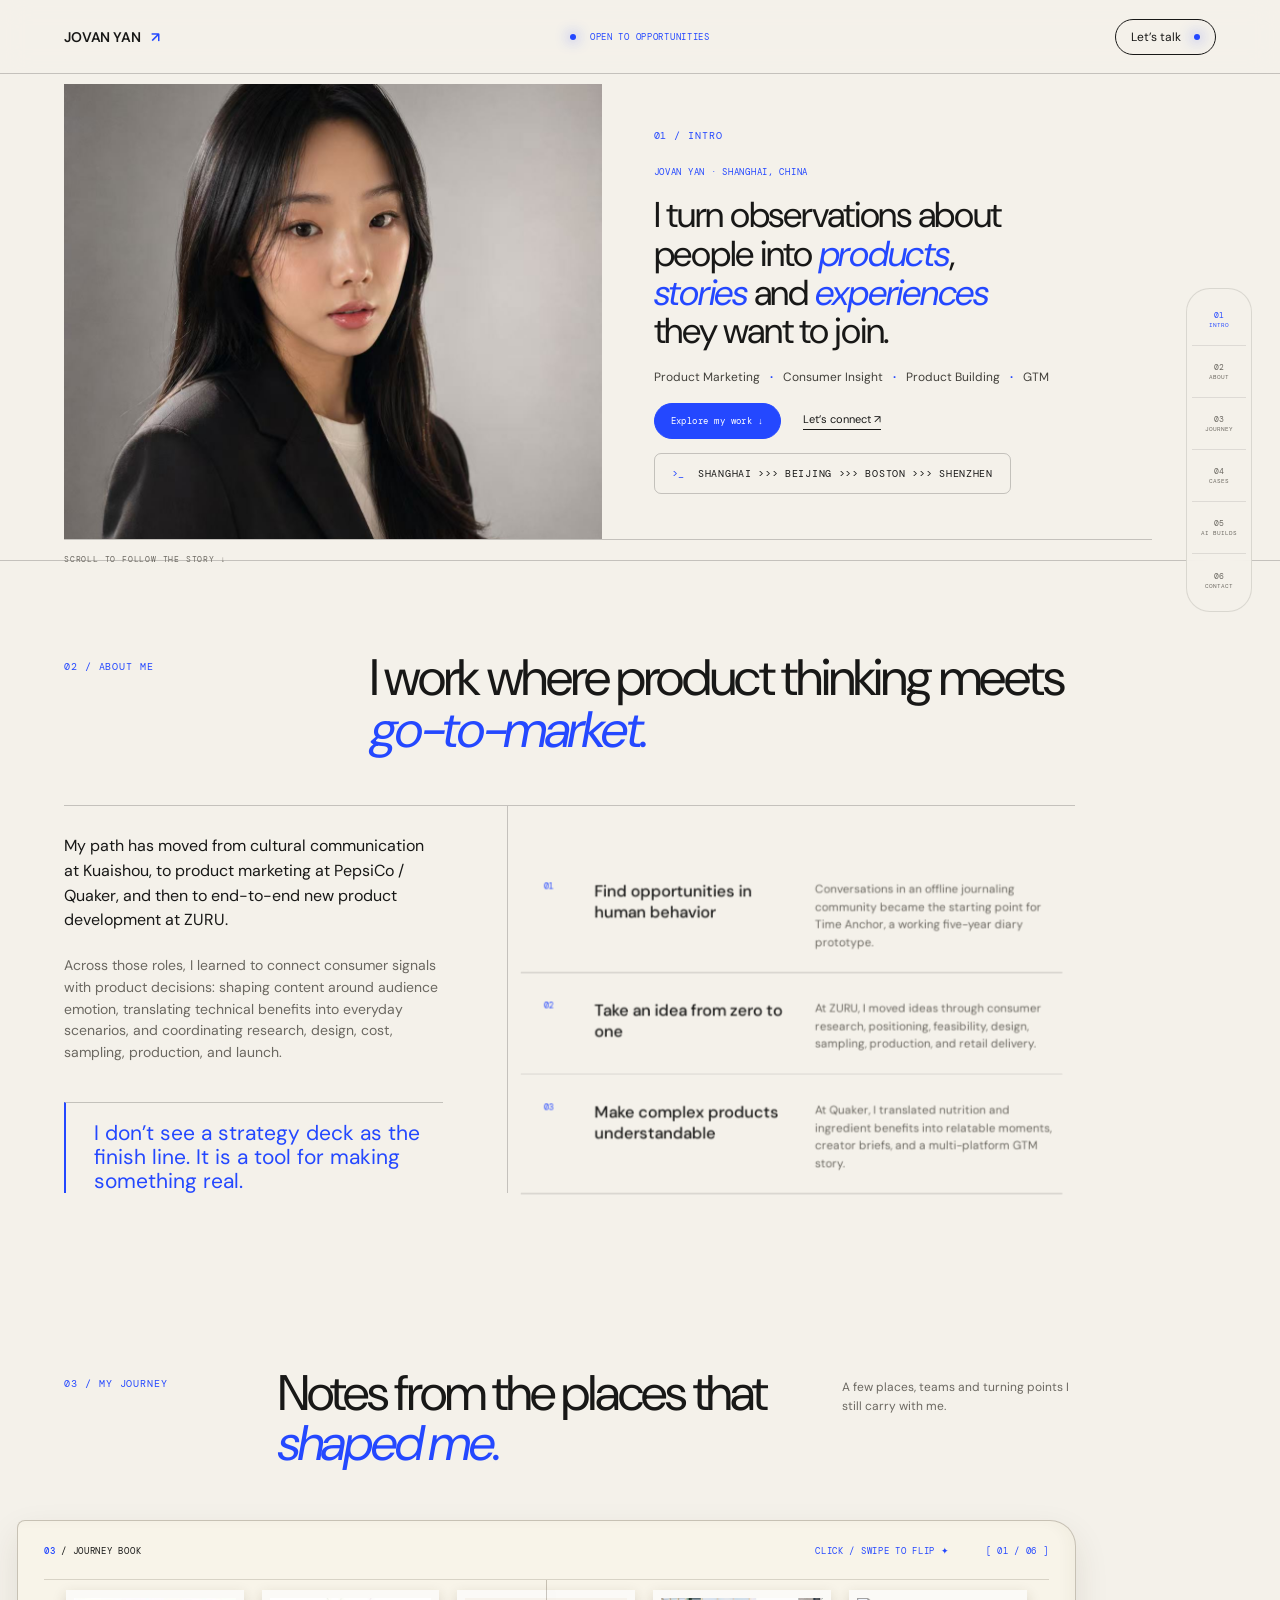
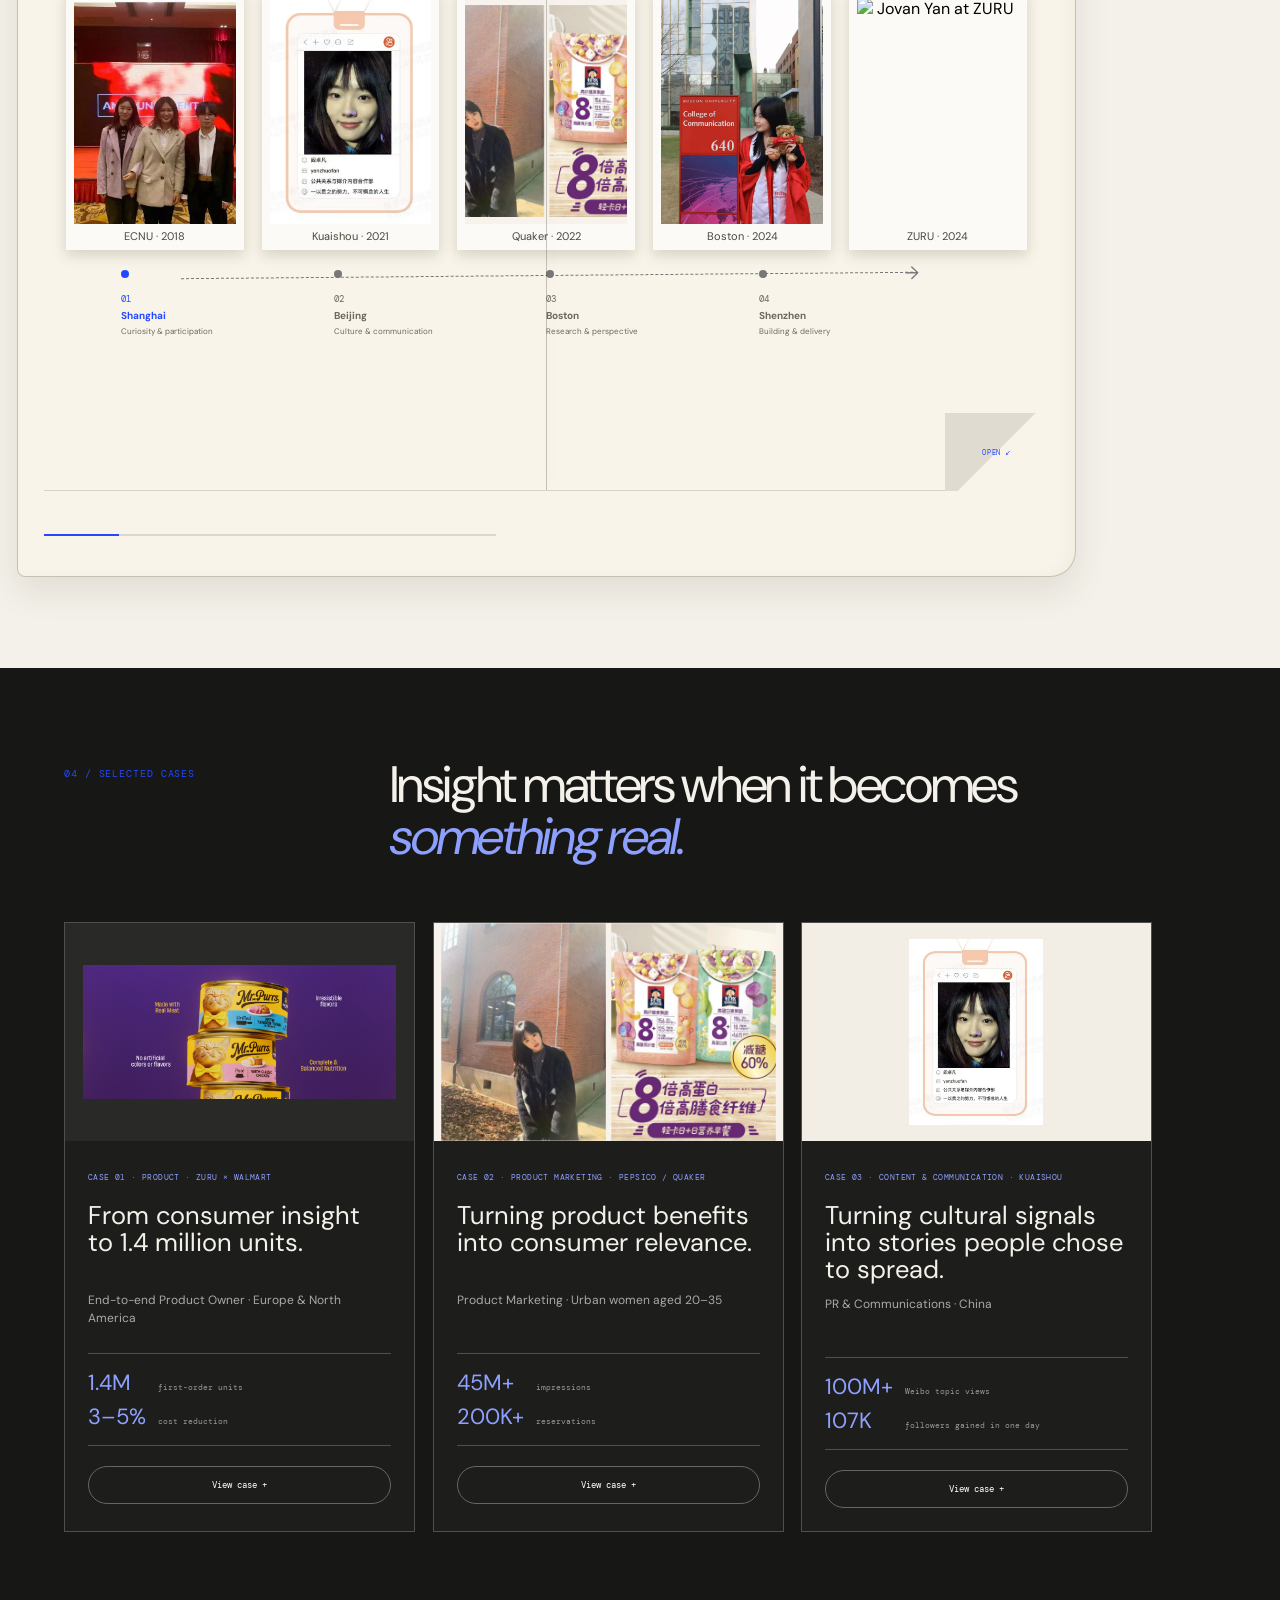
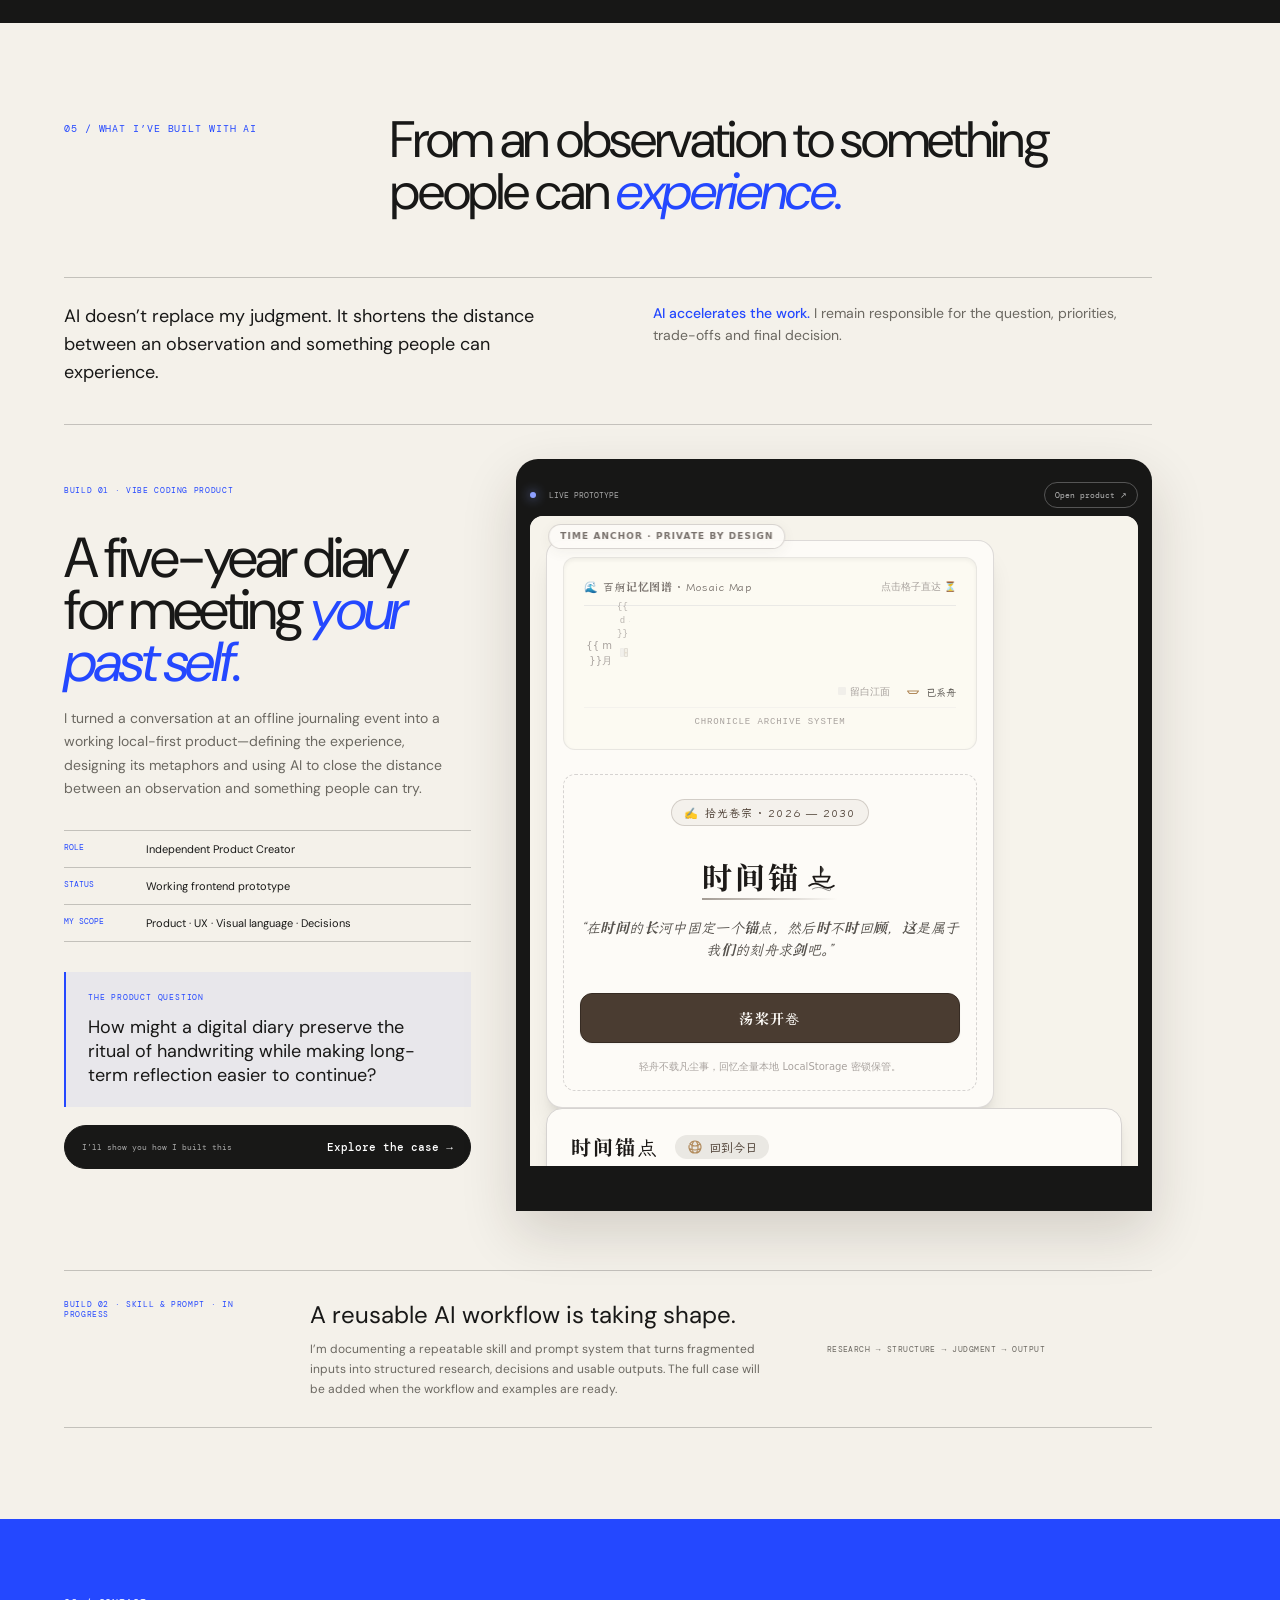
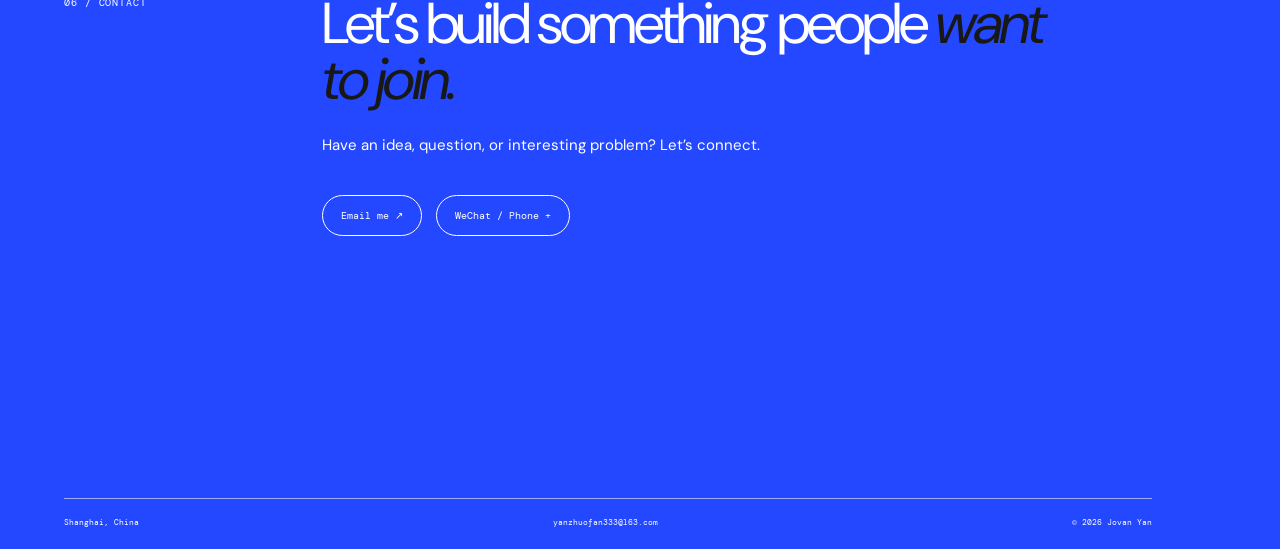
==== index.html @ 6612403c "Initial commit" ====
<!doctype html>
<html lang="en">
<head>
  <meta charset="UTF-8">
  <meta name="viewport" content="width=device-width, initial-scale=1">
  <meta name="description" content="Jovan Yan — Product Marketing, Consumer Insight, Product Building and GTM.">
  <title>Jovan Yan — Product Marketing & Product Building</title>
  <link rel="preconnect" href="https://fonts.googleapis.com">
  <link rel="preconnect" href="https://fonts.gstatic.com" crossorigin>
  <link href="https://fonts.googleapis.com/css2?family=DM+Mono:wght@300;400;500&family=DM+Sans:opsz,wght@9..40,300;9..40,400;9..40,500;9..40,600&display=swap" rel="stylesheet">
  <link rel="stylesheet" href="styles.css?v=19">
</head>
<body>
  <div class="cursor-label" aria-hidden="true">VIEW</div>

  <header class="site-header">
    <a class="wordmark" href="#intro">JOVAN YAN <span>↗</span></a>
    <div class="header-status"><i></i> OPEN TO OPPORTUNITIES</div>
    <a class="pill-link" href="#contact">Let’s talk <i></i></a>
  </header>

  <nav class="chapter-nav" aria-label="Chapter navigation">
    <button class="chapter-toggle" type="button" aria-expanded="false">CH. <span>01</span></button>
    <div class="chapter-list">
      <a href="#intro" class="active"><b>01</b><span>Intro</span></a>
      <a href="#about"><b>02</b><span>About</span></a>
      <a href="#journey"><b>03</b><span>Journey</span></a>
      <a href="#work"><b>04</b><span>Cases</span></a>
      <a href="#ai-builds"><b>05</b><span>AI Builds</span></a>
      <a href="#contact"><b>06</b><span>Contact</span></a>
    </div>
  </nav>

  <main>
    <!-- EDIT 01: HERO — change headline, role keywords and portrait here. -->
    <section class="hero chapter" id="intro" data-chapter="01">
      <figure class="hero-photo interactive-photo">
        <img src="assets/portfolio/jovan-yan-hero-portrait.jpeg" alt="Portrait of Jovan Yan">
      </figure>
      <div class="hero-copy">
        <span class="eyebrow">01 / INTRO</span>
        <p class="hero-name">Jovan Yan · Shanghai, China</p>
        <h1>I turn observations about<br>people into <em>products</em>,<br><em>stories</em> and <em>experiences</em><br>they want to join.</h1>
        <p class="hero-roles">Product Marketing <b>·</b> Consumer Insight <b>·</b> Product Building <b>·</b> GTM</p>
        <div class="hero-actions">
          <a class="primary-button" href="#work">Explore my work ↓</a>
          <a class="text-button" href="#contact">Let’s connect ↗</a>
        </div>
        <a class="route-strip" href="#journey"><span>&gt;_</span> SHANGHAI &gt;&gt;&gt; BEIJING &gt;&gt;&gt; BOSTON &gt;&gt;&gt; SHENZHEN</a>
      </div>
      <div class="scroll-note">SCROLL TO FOLLOW THE STORY ↓</div>
    </section>

    <!-- EDIT 02: ABOUT — short positioning statement recruiters see first. -->
    <section class="about chapter" id="about" data-chapter="02">
      <header class="section-title about-title">
        <span class="eyebrow">02 / ABOUT ME</span>
        <h2>I work where product thinking meets <em>go-to-market.</em></h2>
      </header>
      <div class="about-layout">
        <div class="about-statement">
          <p>My path has moved from cultural communication at Kuaishou, to product marketing at PepsiCo / Quaker, and then to end-to-end new product development at ZURU.</p>
          <p>Across those roles, I learned to connect consumer signals with product decisions: shaping content around audience emotion, translating technical benefits into everyday scenarios, and coordinating research, design, cost, sampling, production, and launch.</p>
          <blockquote>I don’t see a strategy deck as the finish line. It is a tool for making something real.</blockquote>
        </div>
        <div class="strength-list" aria-label="Core strengths">
          <article><span>01</span><h3>Find opportunities in human behavior</h3><p>Conversations in an offline journaling community became the starting point for Time Anchor, a working five-year diary prototype.</p></article>
          <article><span>02</span><h3>Take an idea from zero to one</h3><p>At ZURU, I moved ideas through consumer research, positioning, feasibility, design, sampling, production, and retail delivery.</p></article>
          <article><span>03</span><h3>Make complex products understandable</h3><p>At Quaker, I translated nutrition and ingredient benefits into relatable moments, creator briefs, and a multi-platform GTM story.</p></article>
        </div>
      </div>
    </section>

    <!-- EDIT 03: JOURNEY — one index spread plus five experience pages. -->
    <section class="journey chapter" id="journey" data-chapter="03">
      <header class="journey-heading">
        <span class="eyebrow">03 / MY JOURNEY</span>
        <h2>Notes from the places that <em>shaped me.</em></h2>
        <p>A few places, teams and turning points I still carry with me.</p>
      </header>
      <div class="book" aria-live="polite">
        <div class="book-topline">
          <span><b>03</b> / JOURNEY BOOK</span>
          <span>CLICK / SWIPE TO FLIP ✦</span>
          <span class="book-counter">[ 01 / 06 ]</span>
        </div>
        <div class="book-pages">
          <article class="book-page book-index active" data-page="0">
            <div class="journey-collage">
              <button class="journey-photo-card" type="button" data-go-page="1" aria-label="Open East China Normal University note"><img src="assets/portfolio/jovan-yan-aiesec-university.jpeg" alt="Jovan Yan at an AIESEC university event"><span>ECNU · 2018</span></button>
              <button class="journey-photo-card" type="button" data-go-page="2" aria-label="Open Kuaishou note"><img src="assets/portfolio/jovan-yan-kuaishou-internship-card.jpeg" alt="Jovan Yan's Kuaishou internship card"><span>Kuaishou · 2021</span></button>
              <button class="journey-photo-card" type="button" data-go-page="3" aria-label="Open PepsiCo Quaker note"><img src="assets/portfolio/jovan-yan-quaker-boston-diptych.png" alt="Jovan Yan and Quaker campaign materials"><span>Quaker · 2022</span></button>
              <button class="journey-photo-card" type="button" data-go-page="4" aria-label="Open Boston University note"><img src="assets/portfolio/jovan-yan-boston-university-graduation.jpg" alt="Jovan Yan at Boston University graduation"><span>Boston · 2024</span></button>
              <button class="journey-photo-card" type="button" data-go-page="5" aria-label="Open ZURU note"><img src="assets/portfolio/jovan-yan-zuru-work.jpeg" alt="Jovan Yan at ZURU"><span>ZURU · 2024</span></button>
            </div>
            <div class="journey-route">
              <div class="route-path" aria-hidden="true"></div>
              <button type="button" data-go-page="1" class="active"><b>01</b><strong>Shanghai</strong><span>Curiosity &amp; participation</span></button>
              <button type="button" data-go-page="2"><b>02</b><strong>Beijing</strong><span>Culture &amp; communication</span></button>
              <button type="button" data-go-page="4"><b>03</b><strong>Boston</strong><span>Research &amp; perspective</span></button>
              <button type="button" data-go-page="5"><b>04</b><strong>Shenzhen</strong><span>Building &amp; delivery</span></button>
            </div>
            <button class="page-corner" type="button">OPEN ↙</button>
          </article>
          <article class="book-page" data-page="1" hidden>
            <div class="page-photo interactive-photo"><img src="assets/portfolio/jovan-yan-aiesec-university.jpeg" alt="Jovan Yan at an AIESEC team event"><span>SHANGHAI · 2018—2022</span></div>
            <div class="page-story"><small>02 / EAST CHINA NORMAL UNIVERSITY</small><h3>Where curiosity got organized.</h3><p>East China Normal University is a research university in Shanghai with a strong humanistic atmosphere. I studied Business Administration there, but what stayed with me most was AIESEC: learning how to invite people into an idea, work across cultures, and turn a loose group of students into a community that wanted to participate.</p></div>
          </article>
          <article class="book-page" data-page="2" hidden>
            <div class="page-photo portrait-card interactive-photo"><img src="assets/portfolio/jovan-yan-kuaishou-internship-card.jpeg" alt="Jovan Yan's Kuaishou internship card"><span>BEIJING · 2021</span></div>
            <div class="page-story"><small>03 / KUAISHOU · PR &amp; COMMUNICATIONS</small><h3>The internet moves fast.</h3><p>Kuaishou is one of China’s largest short-video platforms, and it was where I first felt how quickly culture moves online. I spent my days following public conversations, finding story angles and watching people react in real time; it taught me that communication travels when it catches a genuine feeling, not only a trend.</p></div>
          </article>
          <article class="book-page" data-page="3" hidden>
            <div class="page-photo interactive-photo"><img src="assets/portfolio/jovan-yan-quaker-boston-diptych.png" alt="Jovan Yan and Quaker campaign"><span>SHANGHAI · 2022</span></div>
            <div class="page-story"><small>04 / PEPSICO · PRODUCT MARKETING</small><h3>Benefits need a life outside the brief.</h3><p>PepsiCo gave me my first close view of how a global consumer company brings a new product into everyday life. On Quaker, I learned to move beyond ingredient language and imagine the ordinary moments around it—breakfast before work, a snack after exercise, or a recipe someone might actually make on a Tuesday.</p></div>
          </article>
          <article class="book-page" data-page="4" hidden>
            <div class="page-photo portrait-card interactive-photo"><img src="assets/portfolio/jovan-yan-boston-university-graduation.jpg" alt="Jovan Yan at Boston University graduation"><span>BOSTON · 2022—2024</span></div>
            <div class="page-story"><small>05 / BOSTON UNIVERSITY</small><h3>Curiosity, now with a method.</h3><p>Boston University is a large global research university woven into the city itself. Studying Marketing Research there gave my curiosity a method: frame the question, compare evidence, and test an assumption before becoming attached to it; living in Boston also made me more comfortable with perspectives that remain layered and unfinished.</p></div>
          </article>
          <article class="book-page" data-page="5" hidden>
            <div class="page-photo interactive-photo"><img src="assets/portfolio/jovan-yan-zuru-work.jpeg" alt="Jovan Yan at ZURU"><span>SHENZHEN · 2024—2026</span></div>
            <div class="page-story"><small>06 / ZURU · NPD JUNIOR PROJECT MANAGER</small><h3>Ideas meet factories here.</h3><p>ZURU is a fast-moving global consumer-goods company where ideas are expected to become physical products quickly. Working between insight, design, cost, sampling and factories taught me to appreciate the unglamorous details—the small decisions and persistent follow-through that make an idea real enough to reach a shelf.</p></div>
          </article>
        </div>
        <div class="book-controls">
          <button class="book-prev" type="button" hidden>← Peel back</button>
          <div class="book-progress" aria-hidden="true"></div>
          <button class="book-home" type="button" hidden>↖ Back to contents</button>
        </div>
      </div>
    </section>

    <!-- EDIT 04: CASES — exactly three homepage cards; details live in script.js. -->
    <section class="work chapter dark-section" id="work" data-chapter="04">
      <header class="section-title">
        <span class="eyebrow">04 / SELECTED CASES</span>
        <h2>Insight matters when it becomes <em>something real.</em></h2>
      </header>
      <div class="case-grid">
        <article class="case-card">
          <figure><img src="assets/portfolio/mr-purrs-product-stack.webp" alt="Mr Purrs canned cat food product line"></figure>
          <div class="case-card-copy"><small>CASE 01 · PRODUCT · ZURU × WALMART</small><h3>From consumer insight to 1.4 million units.</h3><p>End-to-end Product Owner · Europe &amp; North America</p><div class="metric-row"><b>1.4M</b><span>first-order units</span><b>3–5%</b><span>cost reduction</span></div><button class="case-open" type="button" data-case="zuru">View case +</button></div>
        </article>
        <article class="case-card">
          <figure><img src="assets/portfolio/jovan-yan-quaker-boston-diptych.png" alt="Jovan Yan and Quaker product campaign"></figure>
          <div class="case-card-copy"><small>CASE 02 · PRODUCT MARKETING · PEPSICO / QUAKER</small><h3>Turning product benefits into consumer relevance.</h3><p>Product Marketing · Urban women aged 20–35</p><div class="metric-row"><b>45M+</b><span>impressions</span><b>200K+</b><span>reservations</span></div><button class="case-open" type="button" data-case="quaker">View case +</button></div>
        </article>
        <article class="case-card">
          <figure class="kuaishou-case-image"><img src="assets/portfolio/jovan-yan-kuaishou-internship-card.jpeg" alt="Jovan Yan's Kuaishou internship profile card"></figure>
          <div class="case-card-copy"><small>CASE 03 · CONTENT &amp; COMMUNICATION · KUAISHOU</small><h3>Turning cultural signals into stories people chose to spread.</h3><p>PR &amp; Communications · China</p><div class="metric-row"><b>100M+</b><span>Weibo topic views</span><b>107K</b><span>followers gained in one day</span></div><button class="case-open" type="button" data-case="kuaishou">View case +</button></div>
        </article>
      </div>
    </section>

    <!-- EDIT 05: AI BUILDS — Time Anchor plus a future Skill & Prompt case. -->
    <section class="ai-builds chapter" id="ai-builds" data-chapter="05">
      <header class="section-title">
        <span class="eyebrow">05 / WHAT I’VE BUILT WITH AI</span>
        <h2>From an observation to something people can <em>experience.</em></h2>
      </header>
      <div class="ai-principle">
        <p>AI doesn’t replace my judgment. It shortens the distance between an observation and something people can experience.</p>
        <p><strong>AI accelerates the work.</strong> I remain responsible for the question, priorities, trade-offs and final decision.</p>
      </div>

      <article class="anchor-showcase">
        <div class="anchor-showcase-copy">
          <small>BUILD 01 · VIBE CODING PRODUCT</small>
          <h3>A five-year diary for meeting <em>your past self.</em></h3>
          <p>I turned a conversation at an offline journaling event into a working local-first product—defining the experience, designing its metaphors and using AI to close the distance between an observation and something people can try.</p>
          <dl>
            <div><dt>Role</dt><dd>Independent Product Creator</dd></div>
            <div><dt>Status</dt><dd>Working frontend prototype</dd></div>
            <div><dt>My scope</dt><dd>Product · UX · Visual language · Decisions</dd></div>
          </dl>
          <blockquote><span>THE PRODUCT QUESTION</span>How might a digital diary preserve the ritual of handwriting while making long-term reflection easier to continue?</blockquote>
          <button class="anchor-explore case-open" type="button" data-case="anchor"><span>I’ll show you how I built this</span><b>Explore the case →</b></button>
        </div>
        <div class="anchor-product-stage">
          <div class="anchor-stage-toolbar"><span><i></i> LIVE PROTOTYPE</span><a href="apps/time-anchor/" target="_blank" rel="noopener">Open product ↗</a></div>
          <iframe src="apps/time-anchor/" title="Interactive Time Anchor five-year diary"></iframe>
        </div>
      </article>

      <article class="future-build">
        <small>BUILD 02 · SKILL &amp; PROMPT · IN PROGRESS</small>
        <div><h3>A reusable AI workflow is taking shape.</h3><p>I’m documenting a repeatable skill and prompt system that turns fragmented inputs into structured research, decisions and usable outputs. The full case will be added when the workflow and examples are ready.</p></div>
        <span>RESEARCH → STRUCTURE → JUDGMENT → OUTPUT</span>
      </article>
    </section>

    <!-- EDIT 06: CONTACT — update contact details and QR image here. -->
    <section class="contact chapter" id="contact" data-chapter="06">
      <span class="eyebrow">06 / CONTACT</span>
      <div>
        <h2>Let’s build something people <em>want to join.</em></h2>
        <p>Have an idea, question, or interesting problem? Let’s connect.</p>
        <div class="contact-actions"><a href="mailto:yanzhuofan333@163.com">Email me ↗</a><button class="wechat-open" type="button">WeChat / Phone +</button></div>
      </div>
      <footer><span>Shanghai, China</span><span>yanzhuofan333@163.com</span><span>© 2026 Jovan Yan</span></footer>
    </section>
  </main>

  <dialog class="case-drawer" id="case-drawer" aria-labelledby="case-title">
    <button class="drawer-close" type="button" aria-label="Close case">Close ×</button>
    <div class="drawer-content"></div>
  </dialog>
  <dialog class="wechat-dialog" id="wechat-dialog" aria-labelledby="wechat-title">
    <button class="dialog-close" type="button" aria-label="Close contact dialog">Close ×</button>
    <span class="eyebrow">LET’S CONNECT</span><h2 id="wechat-title">WeChat / Phone</h2>
    <img src="assets/portfolio/jovan-yan-wechat-qr.jpg" alt="Jovan Yan WeChat QR code"><strong>139 0399 2996</strong><p>Scan the QR code or add me by phone number.</p>
  </dialog>
  <script src="script.js?v=20"></script>
</body>
</html>
---- styles.css ----
:root {
  --paper: #f4f1ea;
  --paper-2: #ebe7dc;
  --ink: #181817;
  --muted: #6b6861;
  --blue: #2448ff;
  --silver: #d7d8dc;
  --line: rgba(24, 24, 23, .22);
  --dark: #171716;
  --dark-line: rgba(255, 255, 255, .22);
  --serif: "DM Sans", Arial, sans-serif;
  --sans: "DM Sans", Arial, sans-serif;
  --mono: "DM Mono", monospace;
}

* { box-sizing: border-box; }
[hidden] { display: none !important; }
html { scroll-behavior: smooth; }
body {
  margin: 0;
  background: var(--paper);
  color: var(--ink);
  font-family: var(--sans);
  font-weight: 400;
  cursor: crosshair;
}
a { color: inherit; text-decoration: none; }
button, summary { font: inherit; }
button, a, summary { cursor: pointer; }
img { display: block; width: 100%; }
em { color: var(--blue); font-family: var(--serif); font-weight: 400; }

.site-header {
  position: fixed;
  top: 0;
  left: 0;
  right: 0;
  z-index: 50;
  height: 74px;
  padding: 0 5vw;
  display: grid;
  grid-template-columns: 1fr auto 1fr;
  align-items: center;
  background: rgba(244, 241, 234, .83);
  border-bottom: 1px solid var(--line);
  backdrop-filter: blur(14px);
}
.wordmark { font-size: 14px; font-weight: 600; letter-spacing: -.01em; }
.wordmark span { color: var(--blue); margin-left: 7px; }
.header-spark {
  color: var(--blue);
  font-size: 18px;
}
.status {
  font-family: var(--mono);
  font-size: 9px;
  letter-spacing: .08em;
  color: var(--blue);
}
.status i, .pill-link i {
  display: inline-block;
  width: 6px;
  height: 6px;
  margin-right: 8px;
  border-radius: 50%;
  background: var(--blue);
  box-shadow: 0 0 14px var(--blue);
}
.pill-link {
  justify-self: end;
  border: 1px solid var(--ink);
  border-radius: 99px;
  padding: 9px 15px;
  font-size: 12px;
}
.pill-link i { margin: 0 0 1px 10px; }
.pill-link:hover { background: var(--ink); color: var(--paper); }

.chapter-nav {
  position: fixed;
  right: 5vw;
  top: 108px;
  transform: none;
  z-index: 60;
  width: 94px;
  padding: 9px;
  border: 1px solid rgba(24,24,23,.12);
  border-radius: 35px;
  background: rgba(244,241,234,.9);
  box-shadow: 0 8px 30px rgba(0,0,0,.08);
  backdrop-filter: blur(16px);
}
.chapter-toggle { display: none; }
.chapter-list { display: flex; flex-direction: column; }
.chapter-list a {
  min-height: 90px;
  display: flex;
  flex-direction: column;
  align-items: center;
  justify-content: center;
  gap: 3px;
  border-bottom: 1px solid rgba(24,24,23,.1);
  color: var(--muted);
  transition: color .25s, background .25s, border-radius .25s;
}
.chapter-list a:last-child { border: 0; }
.chapter-list b { font-family: var(--mono); font-size: 11px; font-weight: 400; }
.chapter-list span { font-family: var(--mono); font-size: 7px; text-transform: uppercase; }
.chapter-list a:hover, .chapter-list a.active {
  color: var(--blue);
  background: rgba(36,72,255,.06);
  border-radius: 22px;
}

.cursor-label {
  position: fixed;
  z-index: 90;
  display: none;
  place-items: center;
  width: 54px;
  height: 54px;
  border: 1px solid var(--blue);
  border-radius: 50%;
  color: var(--blue);
  background: rgba(244,241,234,.72);
  backdrop-filter: blur(5px);
  pointer-events: none;
  font-family: var(--mono);
  font-size: 9px;
  transform: translate(-50%, -50%);
}

.chapter { scroll-margin-top: 72px; }
.hero {
  height: 590px;
  min-height: 0;
  padding: 92px 10vw 18px 5vw;
  display: grid;
  grid-template-columns: minmax(430px, 590px) minmax(390px, 500px);
  grid-template-rows: 455px 25px;
  gap: 0 6vw;
  align-items: center;
}
.hero > *, .hero-photo, .hero-copy { min-width: 0; }
.hero-photo {
  margin: 0;
  height: 455px;
  position: relative;
  overflow: hidden;
  border-radius: 0;
  background: var(--paper-2);
}
.hero-photo img {
  width: 100%;
  height: 100%;
  object-fit: cover;
  object-position: 50% 48%;
  filter: none;
  transition: filter .55s ease, transform .7s ease;
}
.interactive-photo:hover img { filter: none; transform: scale(1.018); }
.hero-copy { max-width: 670px; }
.eyebrow {
  display: block;
  margin-bottom: 34px;
  font-family: var(--mono);
  color: var(--blue);
  font-size: 10px;
  letter-spacing: .09em;
}
.hero h1 {
  margin: 0;
  font-size: clamp(35px, 2.8vw, 43px);
  line-height: 1.08;
  letter-spacing: -.035em;
  font-weight: 400;
}
.hero-copy > p {
  margin: 24px 0 31px;
  font-size: 13px;
  color: #42403b;
}
.hero-copy > p b { color: var(--blue); margin: 0 7px; }
.hero-status {
  display: inline-flex;
  align-items: center;
  margin: 0 0 17px;
  padding: 9px 14px;
  border: 1px solid var(--line);
  border-radius: 99px;
  color: var(--blue);
  font-family: var(--mono);
  font-size: 8px;
  letter-spacing: .08em;
}
.hero-status i {
  width: 6px;
  height: 6px;
  margin-right: 9px;
  border-radius: 50%;
  background: var(--blue);
  box-shadow: 0 0 12px var(--blue);
}
.route-strip {
  display: flex;
  width: max-content;
  align-items: center;
  gap: 13px;
  padding: 13px 17px;
  border: 1px solid var(--line);
  border-radius: 7px;
  font-family: var(--mono);
  font-size: 10px;
  letter-spacing: .07em;
  transition: background .25s, color .25s, border-color .25s;
}
.route-strip span { color: var(--blue); }
.route-strip:hover { background: var(--blue); color: white; border-color: var(--blue); }
.route-strip:hover span { color: white; }
.scroll-note {
  grid-column: 1 / 3;
  border-top: 1px solid var(--line);
  padding-top: 14px;
  font-family: var(--mono);
  font-size: 8px;
  letter-spacing: .1em;
  color: var(--muted);
}

.journey { padding: 0 16vw 130px 1.3vw; }
.impact, .field-notes { padding: 130px 10vw 130px 5vw; }
.section-title {
  display: grid;
  grid-template-columns: .65fr 1.8fr;
  gap: 6vw;
  align-items: start;
  margin-bottom: 85px;
}
.section-title .eyebrow { margin: 8px 0 0; }
.section-title h2 {
  margin: 0;
  font-size: clamp(45px, 5.7vw, 86px);
  line-height: .98;
  letter-spacing: -.055em;
  font-weight: 400;
  max-width: 900px;
}
.section-title.compact {
  grid-template-columns: .48fr 1.5fr .75fr;
  margin-bottom: 65px;
}
.section-title.compact p {
  margin: 9px 0 0;
  max-width: 280px;
  color: var(--muted);
  font-size: 13px;
  line-height: 1.55;
}

.book {
  max-width: 1260px;
  margin: auto;
  padding: 24px 26px 20px;
  border: 1px solid rgba(72,62,43,.28);
  border-radius: 8px 26px 26px 8px;
  background: #f8f4e9;
  box-shadow: 0 22px 55px rgba(62,48,26,.14), inset -12px 0 18px rgba(75,54,20,.04);
}
.book-topline, .book-controls {
  display: flex;
  justify-content: space-between;
  align-items: center;
  font-family: var(--mono);
  font-size: 9px;
  letter-spacing: .08em;
}
.book-topline { display: grid; grid-template-columns: 1fr auto auto; gap: 36px; }
.book-topline b { color: var(--blue); font-weight: 500; }
.book-topline > span:nth-child(2) { color: var(--blue); }
.book-counter { color: var(--blue); }
.book-pages {
  position: relative;
  margin: 22px 0;
  min-height: 510px;
  border-top: 1px solid rgba(72,62,43,.18);
  border-bottom: 1px solid rgba(72,62,43,.18);
}
.book-pages::after {
  content: "";
  position: absolute;
  top: 0;
  bottom: 0;
  left: 50%;
  width: 1px;
  background: rgba(72,62,43,.18);
  box-shadow: 5px 0 15px rgba(62,48,26,.08);
  pointer-events: none;
}
.book-page {
  min-height: 510px;
  display: grid;
  grid-template-columns: 1fr 1fr;
  animation: pageIn .5s ease both;
}
.book-index {
  position: relative;
  display: block;
  padding: 0 22px 18px;
}
.book-index::after {
  content: "";
  position: absolute;
  left: 50%;
  top: 0;
  bottom: 0;
  width: 1px;
  background: rgba(72,62,43,.12);
  pointer-events: none;
}
.journey-collage {
  height: 280px;
  display: grid;
  grid-template-columns: repeat(7, 1fr);
  gap: 18px;
  align-items: center;
}
.journey-photo-card {
  position: relative;
  margin: 0;
  height: 260px;
  padding: 8px 8px 26px;
  border: 0;
  background: #fbfaf7;
  box-shadow: 0 5px 13px rgba(62,48,26,.18);
  transition: transform .25s ease, z-index .25s;
  cursor: pointer;
}
.journey-photo-card:nth-child(1) { transform: rotate(-3deg) translateY(7px); }
.journey-photo-card:nth-child(2) { transform: rotate(3deg) translateY(-3px); }
.journey-photo-card:nth-child(3) { transform: rotate(-1deg) translateY(9px); }
.journey-photo-card:nth-child(4) { transform: rotate(1deg) translateY(-5px); }
.journey-photo-card:nth-child(5) { transform: rotate(3deg) translateY(6px); }
.journey-photo-card:hover,
.journey-photo-card:focus-visible { outline: 2px solid var(--blue); transform: rotate(0) translateY(-10px) scale(1.04); z-index: 3; }
.journey-collage img { width: 100%; height: 100%; object-fit: cover; }
.journey-photo-card > span {
  position: absolute;
  left: 10px;
  right: 10px;
  bottom: 7px;
  overflow: hidden;
  color: #4b463d;
  font-family: var(--serif);
  font-size: 13px;
  font-style: italic;
  text-align: center;
  text-overflow: ellipsis;
  white-space: nowrap;
}
.journey-route {
  position: relative;
  display: grid;
  grid-template-columns: repeat(3, 1fr);
  margin: 8px 55px 0;
  padding-top: 25px;
}
.route-path {
  position: absolute;
  left: 7%;
  right: 7%;
  top: 7px;
  border-top: 1px dashed #777;
  transform: rotate(-.5deg);
  pointer-events: none;
}
.route-path::after {
  content: "→";
  position: absolute;
  right: -6px;
  top: -12px;
  color: #777;
  font-size: 18px;
}
.journey-route button {
  position: relative;
  border: 0;
  background: none;
  text-align: left;
  padding: 0;
  color: var(--muted);
  font-size: 9px;
}
.journey-route button::before {
  content: "";
  position: absolute;
  top: -23px;
  left: 0;
  width: 8px;
  height: 8px;
  border-radius: 50%;
  background: #777;
}
.journey-route button.active,
.journey-route button:hover { color: var(--blue); }
.journey-route button.active::before,
.journey-route button:hover::before { background: var(--blue); }
.journey-route b, .journey-route strong, .journey-route span { display: block; }
.journey-route b { font-family: var(--mono); font-size: 9px; font-weight: 400; }
.journey-route strong { margin: 4px 0; font-size: 10px; }
.journey-route span { color: var(--muted); font-size: 8px; }
.page-corner {
  position: absolute;
  right: -1px;
  bottom: -1px;
  width: 105px;
  height: 78px;
  border: 0;
  background: linear-gradient(135deg, #dfdbd0 0 49%, #f8f4e9 50%);
  color: var(--blue);
  font-family: var(--mono);
  font-size: 7px;
  letter-spacing: .08em;
}
@keyframes pageForward {
  0% { opacity: .15; transform: perspective(1500px) rotateY(-15deg) translateX(36px); transform-origin: left center; }
  100% { opacity: 1; transform: perspective(1500px) rotateY(0) translateX(0); transform-origin: left center; }
}
@keyframes pageBackward {
  0% { opacity: .15; transform: perspective(1500px) rotateY(15deg) translateX(-30px); transform-origin: right center; }
  100% { opacity: 1; transform: perspective(1500px) rotateY(0) translateX(0); transform-origin: right center; }
}
.book-page.page-forward { animation: pageForward .58s cubic-bezier(.2,.7,.2,1) both; }
.book-page.page-backward { animation: pageBackward .58s cubic-bezier(.2,.7,.2,1) both; }
.page-photo {
  position: relative;
  margin: 38px;
  overflow: hidden;
  transform: rotate(-1deg);
  box-shadow: 0 9px 24px rgba(62,48,26,.15);
  background: #ddd;
}
.page-photo img {
  width: 100%;
  height: 100%;
  max-height: 520px;
  object-fit: cover;
  filter: none;
  transition: .5s ease;
}
.page-photo span {
  position: absolute;
  left: 13px;
  bottom: 13px;
  padding: 7px 10px;
  background: rgba(248,244,233,.87);
  font-family: var(--mono);
  color: var(--blue);
  font-size: 8px;
}
.page-story {
  position: relative;
  padding: 80px 7vw 55px 5vw;
  display: flex;
  flex-direction: column;
  align-items: flex-start;
  background:
    repeating-linear-gradient(0deg, transparent 0 31px, rgba(72,62,43,.055) 31px 32px),
    linear-gradient(90deg, rgba(228,211,177,.12), transparent 18%);
}
.page-story small { font-family: var(--mono); color: var(--blue); font-size: 9px; }
.page-story h3 {
  margin: 75px 0 18px;
  font-family: var(--serif);
  font-size: clamp(38px, 4vw, 61px);
  font-style: italic;
  line-height: .98;
  font-weight: 400;
  transform: rotate(-1deg);
}
.page-story p {
  max-width: 420px;
  color: #555047;
  font-family: var(--serif);
  font-size: 18px;
  line-height: 1.55;
  transform: rotate(.35deg);
}
.page-story > a {
  margin-top: 35px;
  border-bottom: 1px solid var(--blue);
  color: var(--blue);
  font-size: 12px;
}
.hand-note {
  margin-top: auto;
  color: var(--blue);
  font-family: var(--serif);
  font-size: 22px;
  font-weight: 400;
  transform: rotate(-3deg);
}
.book-open .book-pages::before {
  content: "";
  position: absolute;
  z-index: 2;
  top: 0;
  bottom: 0;
  left: calc(50% - 8px);
  width: 16px;
  background: linear-gradient(90deg, transparent, rgba(58,45,25,.11), transparent);
  pointer-events: none;
}
.book-controls button {
  border: 0;
  background: none;
  color: var(--ink);
  padding: 9px 0;
  font-family: var(--mono);
  font-size: 9px;
  text-transform: uppercase;
}
.book-controls button:disabled { opacity: .25; cursor: default; }
.book-controls button:not(:disabled):hover { color: var(--blue); }
.book-controls { min-height: 43px; }
.book-controls .book-prev,
.book-controls .book-home {
  position: relative;
  min-width: 132px;
  padding: 12px 18px;
  border: 1px solid rgba(72,62,43,.22);
  background: #f3ecdc;
  box-shadow: 0 5px 10px rgba(62,48,26,.08);
  color: #484137;
  font-family: var(--serif);
  font-size: 15px;
  font-style: italic;
  text-transform: none;
  transform: rotate(-1deg);
}
.book-controls .book-prev::before {
  content: "";
  position: absolute;
  left: -1px;
  top: -1px;
  width: 22px;
  height: 22px;
  background: linear-gradient(135deg, #d9cdb6 0 49%, transparent 50%);
}
.book-controls .book-home { transform: rotate(1deg); }
.book-controls .book-home:hover,
.book-controls .book-prev:hover { background: #ebe0c9; color: var(--blue); }
.book-progress {
  width: 45%;
  height: 2px;
  background: linear-gradient(90deg, var(--blue) 14.28%, rgba(24,24,23,.13) 14.28%);
}

.dark-section {
  padding: 130px 10vw 130px 5vw;
  background: var(--dark);
  color: var(--paper);
}
.dark-section .section-title em { color: #8ea0ff; }
.case-list { border-top: 1px solid var(--dark-line); }
.case {
  border-bottom: 1px solid var(--dark-line);
}
.case summary {
  list-style: none;
  min-height: 180px;
  padding: 32px 0;
  display: grid;
  grid-template-columns: 55px minmax(300px, 1.3fr) minmax(150px, .55fr) 60px;
  align-items: center;
  gap: 2vw;
  transition: color .25s, padding .25s;
}
.case summary::-webkit-details-marker { display: none; }
.case summary:hover { color: #8ea0ff; padding-left: 10px; }
.case-number { font-family: var(--mono); color: #8ea0ff; font-size: 11px; }
.case summary small { font-family: var(--mono); font-size: 8px; color: #999; letter-spacing: .06em; }
.case summary h3 { max-width: 650px; margin: 10px 0 0; font-size: clamp(23px, 2.4vw, 38px); line-height: 1.08; font-weight: 400; letter-spacing: -.025em; }
.case summary strong { font-size: clamp(30px, 3.5vw, 55px); font-weight: 400; color: #8ea0ff; }
.case summary strong small { display: block; margin-top: 5px; color: #999; }
.case summary i { font-family: var(--mono); font-size: 9px; color: #aaa; font-style: normal; }
.case[open] summary i::first-letter { color: transparent; }
.case-detail {
  padding: 0 0 45px 55px;
  display: grid;
  grid-template-columns: .8fr 1.4fr;
  gap: 6vw;
}
.case-detail > p { max-width: 520px; margin: 0; color: #bbb; font-size: 14px; line-height: 1.65; }
.case-detail > div { display: grid; grid-template-columns: auto 1fr; gap: 11px 22px; font-size: 11px; }
.case-detail b { color: #8ea0ff; font-family: var(--mono); font-size: 8px; }
.case-detail span { color: #bbb; }

.impact-grid {
  display: grid;
  grid-template-columns: repeat(5, 1fr);
  border-top: 1px solid var(--line);
  border-bottom: 1px solid var(--line);
}
.impact-grid a {
  min-height: 270px;
  padding: 35px 1.7vw 25px;
  display: flex;
  flex-direction: column;
  border-right: 1px solid var(--line);
  transition: background .25s, color .25s, transform .25s;
}
.impact-grid a:last-child { border: 0; }
.impact-grid a:hover { background: var(--blue); color: white; transform: translateY(-8px); }
.impact-grid strong { margin-top: auto; font-size: clamp(36px, 4vw, 62px); font-weight: 400; letter-spacing: -.055em; }
.impact-grid span { font-size: 12px; text-transform: uppercase; }
.impact-grid small { order: -1; font-family: var(--mono); font-size: 8px; color: var(--blue); }
.impact-grid a:hover small { color: white; }

.time-anchor {
  display: grid;
  grid-template-columns: .68fr 1.4fr;
  border-top: 1px solid var(--dark-line);
  border-bottom: 1px solid var(--dark-line);
}
.anchor-copy { padding: 55px 4vw 55px 0; border-right: 1px solid var(--dark-line); }
.anchor-copy > small { font-family: var(--mono); color: #8ea0ff; font-size: 8px; }
.anchor-copy h3 { margin: 80px 0 8px; font-family: var(--serif); font-size: clamp(55px, 6vw, 88px); font-weight: 400; }
.anchor-lead { font-size: 20px !important; color: white !important; }
.anchor-copy p { color: #aaa; max-width: 430px; font-size: 13px; line-height: 1.65; }
.tag-row { margin: 40px 0; display: flex; flex-wrap: wrap; gap: 7px; }
.tag-row span { padding: 7px 9px; border: 1px solid #555; border-radius: 99px; font-family: var(--mono); font-size: 7px; color: #aaa; }
.outline-button { display: inline-block; padding: 11px 15px; border: 1px solid #777; border-radius: 99px; font-size: 11px; }
.outline-button:hover { background: #8ea0ff; color: var(--dark); border-color: #8ea0ff; }
.try-panel { padding: 28px 0 28px 28px; }
.try-panel > div { display: flex; justify-content: space-between; margin-bottom: 13px; font-family: var(--mono); font-size: 8px; }
.try-panel b { color: #8ea0ff; font-weight: 400; }
.try-panel iframe { width: 100%; height: 650px; border: 1px solid #555; background: var(--paper); }
.workflow-list { border-bottom: 1px solid var(--dark-line); }
.workflow-list details { border-top: 1px solid var(--dark-line); }
.workflow-list summary {
  list-style: none;
  padding: 38px 0;
  display: grid;
  grid-template-columns: 170px 1fr 1fr 70px;
  align-items: center;
  gap: 2vw;
}
.workflow-list summary::-webkit-details-marker { display: none; }
.workflow-list summary small, .workflow-list summary span, .workflow-list summary i { font-family: var(--mono); font-size: 8px; font-style: normal; color: #999; }
.workflow-list summary h3 { margin: 0; font-size: 25px; font-weight: 400; }
.workflow-list details > p { max-width: 720px; margin: 0 0 40px 170px; color: #aaa; font-size: 13px; line-height: 1.65; }

.notes-grid { display: grid; grid-template-columns: 1.15fr .85fr 1fr; gap: 25px; align-items: start; }
.notes-grid article:nth-child(2) { margin-top: 100px; }
.notes-grid figure { margin: 0 0 25px; overflow: hidden; background: #ddd; }
.notes-grid article:nth-child(1) figure { aspect-ratio: 4 / 5; }
.notes-grid article:nth-child(2) figure, .notes-grid article:nth-child(3) figure { aspect-ratio: 4 / 3; }
.notes-grid img { height: 100%; object-fit: cover; filter: grayscale(1); transition: .5s ease; }
.notes-grid small { font-family: var(--mono); color: var(--blue); font-size: 8px; }
.notes-grid h3 { margin: 15px 0 8px; font-family: var(--serif); font-size: 34px; font-weight: 400; }
.notes-grid p { max-width: 340px; color: var(--muted); font-size: 12px; line-height: 1.6; }

.contact {
  min-height: 82vh;
  padding: 110px 10vw 30px 5vw;
  background: var(--blue);
  color: white;
  display: grid;
  grid-template-columns: .35fr 1.5fr;
  grid-template-rows: 1fr auto;
  gap: 5vw;
}
.contact .eyebrow { color: white; }
.contact h2 { max-width: 1000px; margin: 0; font-size: clamp(50px, 6.4vw, 96px); line-height: .95; letter-spacing: -.06em; font-weight: 400; }
.contact h2 em { color: var(--ink); }
.contact > div > a { display: inline-block; margin-top: 70px; padding-bottom: 5px; border-bottom: 1px solid white; font-size: clamp(18px, 2.5vw, 34px); }
.contact footer {
  grid-column: 1 / 3;
  display: flex;
  justify-content: space-between;
  padding-top: 18px;
  border-top: 1px solid rgba(255,255,255,.55);
  font-family: var(--mono);
  font-size: 8px;
}

@media (max-width: 1050px) {
  .site-header { grid-template-columns: 1fr auto; }
  .status { display: none; }
  .hero { padding-right: 12vw; grid-template-columns: .8fr 1fr; }
  .section-title.compact { grid-template-columns: .45fr 1.5fr; }
  .section-title.compact p { grid-column: 2; }
  .impact-grid { grid-template-columns: repeat(3, 1fr); }
  .impact-grid a:nth-child(3) { border-right: 0; }
  .impact-grid a { border-bottom: 1px solid var(--line); }
  .time-anchor { grid-template-columns: 1fr; }
  .anchor-copy { border-right: 0; }
  .try-panel { padding-left: 0; }
}

@media (max-width: 760px) {
  .site-header { height: 62px; padding: 0 18px; }
  .wordmark { font-size: 12px; }
  .pill-link { padding: 7px 11px; font-size: 10px; }
  .chapter-nav {
    top: auto;
    right: 14px;
    bottom: 14px;
    width: auto;
    transform: none;
    padding: 0;
    border-radius: 22px;
  }
  .chapter-toggle {
    display: block;
    border: 0;
    background: transparent;
    padding: 12px 15px;
    font-family: var(--mono);
    font-size: 9px;
    color: var(--blue);
  }
  .chapter-list { display: none; padding: 8px; }
  .chapter-nav.open .chapter-list { display: flex; }
  .chapter-list a { min-height: 43px; min-width: 120px; flex-direction: row; justify-content: flex-start; padding: 0 12px; gap: 12px; border-radius: 12px; }
  .chapter-list span { font-size: 8px; }
  .hero {
    height: auto;
    min-height: auto;
    padding: 92px 18px 45px;
    display: flex;
    flex-direction: column;
    align-items: stretch;
  }
  .hero-photo { height: 58vh; order: 2; border-radius: 0; }
  .hero-copy { order: 1; }
  .hero-copy .eyebrow { margin-bottom: 28px; }
  .hero h1 { font-size: 42px; }
  .hero-copy > p { font-size: 12px; }
  .route-strip { font-size: 8px; width: 100%; justify-content: center; }
  .scroll-note { order: 3; width: 100%; }
  .journey, .impact, .field-notes, .dark-section { padding: 90px 18px; }
  .section-title, .section-title.compact { display: block; margin-bottom: 48px; }
  .section-title .eyebrow { margin-bottom: 27px; }
  .section-title h2 { font-size: 48px; }
  .section-title.compact p { margin-top: 20px; }
  .book { padding: 14px; }
  .book-pages, .book-page { min-height: auto; }
  .book-pages::after { display: none; }
  .book-page { grid-template-columns: 1fr; }
  .book-topline { grid-template-columns: 1fr auto; }
  .book-topline > span:nth-child(2) { display: none; }
  .book-index { padding: 18px 4px 12px; }
  .journey-collage {
    height: auto;
    grid-template-columns: repeat(7, 125px);
    gap: 10px;
    overflow-x: auto;
    padding: 10px 8px 22px;
    scroll-snap-type: x mandatory;
  }
  .journey-photo-card {
    height: 205px;
    scroll-snap-align: center;
  }
  .journey-route { margin: 10px 15px 65px; }
  .journey-route span { display: none; }
  .page-corner { width: 80px; height: 55px; }
  .page-photo { aspect-ratio: 4 / 5; margin: 23px 10px; }
  .page-photo img { max-height: none; }
  .page-story { padding: 30px 14px 45px; }
  .page-story h3 { margin: 42px 0 14px; font-size: 45px; }
  .hand-note { margin-top: 35px; }
  .book-progress { width: 32%; }
  .case summary {
    min-height: auto;
    grid-template-columns: 30px 1fr;
    padding: 28px 0;
  }
  .case summary strong { grid-column: 2; }
  .case summary i { display: none; }
  .case-detail { padding: 0 0 35px 30px; display: block; }
  .case-detail > div { margin-top: 25px; }
  .impact-grid { grid-template-columns: 1fr 1fr; }
  .impact-grid a { min-height: 185px; }
  .impact-grid a:nth-child(3) { border-right: 1px solid var(--line); }
  .impact-grid a:nth-child(even) { border-right: 0; }
  .time-anchor { display: block; }
  .anchor-copy { padding-right: 0; }
  .anchor-copy h3 { margin-top: 55px; }
  .try-panel iframe { height: 590px; }
  .workflow-list summary { grid-template-columns: 1fr; gap: 12px; }
  .workflow-list summary i { display: none; }
  .workflow-list details > p { margin-left: 0; }
  .notes-grid { display: block; }
  .notes-grid article, .notes-grid article:nth-child(2) { margin: 0 0 65px; }
  .notes-grid article:nth-child(1) figure { aspect-ratio: 4 / 3; }
  .contact { min-height: 90vh; padding: 85px 18px 25px; display: block; }
  .contact h2 { font-size: 53px; }
  .contact footer { margin-top: 140px; flex-direction: column; gap: 10px; }
}

@media (pointer: fine) {
  .cursor-label.visible { display: grid; }
}

@media (prefers-reduced-motion: reduce) {
  * { scroll-behavior: auto !important; animation: none !important; transition: none !important; }
  .motion-ready .section-motion .motion-item {
    opacity: 1 !important;
    filter: none !important;
    transform: none !important;
  }
}

/* Portfolio demo additions — grouped here to keep future edits simple. */
.header-status {
  font-family: var(--mono);
  font-size: 9px;
  letter-spacing: .08em;
  color: var(--blue);
}
.header-status i {
  display: inline-block;
  width: 6px;
  height: 6px;
  margin-right: 8px;
  border-radius: 50%;
  background: var(--blue);
  box-shadow: 0 0 14px var(--blue);
}
.hero-name {
  margin: 0 0 18px !important;
  color: var(--blue) !important;
  font-family: var(--mono);
  font-size: 9px !important;
  letter-spacing: .08em;
  text-transform: uppercase;
}
.hero-roles { margin: 24px 0 24px !important; font-size: 12px !important; }
.hero-roles b { color: var(--blue); margin: 0 5px; }
.hero-actions { display: flex; align-items: center; gap: 22px; margin-bottom: 18px; }
.primary-button {
  padding: 11px 16px;
  border: 1px solid var(--blue);
  border-radius: 99px;
  background: var(--blue);
  color: white;
  font-family: var(--mono);
  font-size: 9px;
  letter-spacing: .05em;
}
.primary-button:hover { background: var(--ink); border-color: var(--ink); }
.text-button { padding-bottom: 3px; border-bottom: 1px solid var(--ink); font-size: 11px; }

.about { padding: 130px 16vw 130px 5vw; border-top: 1px solid var(--line); }
.about-title { margin-bottom: 70px; }
.about-layout {
  display: grid;
  grid-template-columns: .8fr 1.2fr;
  gap: 8vw;
  border-top: 1px solid var(--line);
}
.about-statement { padding-top: 38px; }
.about-statement > p { margin: 0 0 22px; max-width: 500px; font-size: 18px; line-height: 1.55; }
.about-statement > p + p { color: var(--muted); font-size: 14px; }
.about-statement blockquote {
  margin: 55px 0 0;
  padding: 24px 0 0 28px;
  border-top: 1px solid var(--line);
  border-left: 2px solid var(--blue);
  color: var(--blue);
  font-family: var(--serif);
  font-size: 27px;
  line-height: 1.15;
}
.strength-list { border-left: 1px solid var(--line); }
.strength-list article {
  display: grid;
  grid-template-columns: 42px 1fr 1fr;
  gap: 2vw;
  align-items: start;
  padding: 30px 0 30px 32px;
  border-bottom: 1px solid var(--line);
}
.strength-list span { color: var(--blue); font-family: var(--mono); font-size: 9px; }
.strength-list h3 { margin: 0; font-size: 20px; font-weight: 500; }
.strength-list p { margin: 0; color: var(--muted); font-size: 12px; line-height: 1.55; }

.journey { padding-top: 120px; }
.journey-heading {
  padding: 0 0 75px 3.7vw;
  display: grid;
  grid-template-columns: .45fr 1.35fr .6fr;
  align-items: start;
  gap: 4vw;
}
.journey-heading .eyebrow { margin: 9px 0 0; }
.journey-heading h2 {
  margin: 0;
  font-size: clamp(48px, 5.5vw, 82px);
  line-height: .95;
  letter-spacing: -.055em;
  font-weight: 400;
}
.journey-heading p { margin: 10px 0 0; color: var(--muted); font-size: 12px; line-height: 1.55; }
.journey-collage { grid-template-columns: repeat(5, 1fr); }
.journey-route { grid-template-columns: repeat(4, 1fr); }
.page-photo.portrait-card img { object-position: center 26%; }

.case-grid { display: grid; grid-template-columns: repeat(3, 1fr); gap: 18px; }
.case-card {
  min-width: 0;
  border: 1px solid var(--dark-line);
  background: #1d1d1b;
  transition: transform .3s ease, border-color .3s ease;
}
.case-card:hover { transform: translateY(-8px); border-color: #8ea0ff; }
.case-card figure { margin: 0; aspect-ratio: 16 / 10; overflow: hidden; background: #292927; }
.case-card figure img { width: 100%; height: 100%; object-fit: cover; transition: transform .55s ease; }
.case-card:first-child figure img { object-fit: contain; padding: 18px; }
.case-card:hover figure img { transform: scale(1.025); }
.case-card-copy { padding: 28px; }
.case-card small { color: #8ea0ff; font-family: var(--mono); font-size: 8px; letter-spacing: .05em; }
.case-card h3 { min-height: 93px; margin: 24px 0 14px; font-size: clamp(25px, 2.3vw, 36px); line-height: 1.05; font-weight: 400; }
.case-card-copy > p { min-height: 42px; color: #aaa; font-size: 12px; line-height: 1.5; }
.metric-row {
  display: grid;
  grid-template-columns: auto 1fr;
  gap: 5px 12px;
  align-items: baseline;
  margin: 28px 0;
  padding: 20px 0;
  border-top: 1px solid var(--dark-line);
  border-bottom: 1px solid var(--dark-line);
}
.metric-row b { color: #8ea0ff; font-size: 22px; font-weight: 400; }
.metric-row span { color: #999; font-family: var(--mono); font-size: 8px; }
.case-open {
  width: 100%;
  padding: 12px;
  border: 1px solid #666;
  border-radius: 99px;
  background: transparent;
  color: white;
  font-family: var(--mono);
  font-size: 9px;
}
.case-open:hover { border-color: #8ea0ff; background: #8ea0ff; color: var(--dark); }

.case-drawer {
  width: min(760px, calc(100vw - 28px));
  max-height: calc(100vh - 28px);
  margin: 14px 14px 14px auto;
  padding: 0;
  border: 0;
  background: var(--paper);
  color: var(--ink);
  box-shadow: -20px 0 60px rgba(0,0,0,.24);
}
.case-drawer::backdrop, .wechat-dialog::backdrop { background: rgba(13,13,12,.72); backdrop-filter: blur(5px); }
.drawer-close, .dialog-close {
  z-index: 2;
  margin: 18px;
  padding: 9px 13px;
  border: 1px solid var(--ink);
  border-radius: 99px;
  background: var(--paper);
  font-family: var(--mono);
  font-size: 9px;
}
.drawer-close { position: sticky; top: 18px; float: right; }
.drawer-content { padding: 70px 58px 60px; }
.drawer-content > small { color: var(--blue); font-family: var(--mono); font-size: 9px; }
.drawer-content h2 { margin: 28px 0 15px; font-size: clamp(42px, 5vw, 70px); line-height: .96; letter-spacing: -.05em; font-weight: 400; }
.drawer-lead { color: var(--muted); font-size: 16px; line-height: 1.6; }
.drawer-content figure { margin: 35px 0; background: var(--paper-2); }
.drawer-content figure img { max-height: 390px; object-fit: contain; }
.drawer-sections { border-top: 1px solid var(--line); }
.drawer-sections section { padding: 24px 0; border-bottom: 1px solid var(--line); }
.drawer-sections h3 { margin: 0 0 9px; color: var(--blue); font-family: var(--mono); font-size: 9px; letter-spacing: .06em; }
.drawer-sections p { margin: 0; color: var(--muted); font-size: 13px; line-height: 1.65; }
.drawer-sections .reflection-callout {
  position: relative;
  margin: 28px -22px 0;
  padding: 28px 28px 30px 38px;
  border: 1px solid color-mix(in srgb, var(--blue) 45%, transparent);
  background: color-mix(in srgb, var(--blue) 8%, var(--paper));
  box-shadow: 8px 9px 0 color-mix(in srgb, var(--blue) 14%, transparent);
  transform: rotate(-.6deg);
}
.drawer-sections .reflection-callout::before {
  content: "↳";
  position: absolute;
  left: 14px;
  top: 23px;
  color: var(--blue);
  font-family: var(--serif);
  font-size: 24px;
}
.drawer-sections .reflection-callout h3 {
  font-size: 11px;
  letter-spacing: .12em;
}
.drawer-sections .reflection-callout p {
  color: var(--ink);
  font-family: var(--serif);
  font-size: 18px;
  line-height: 1.48;
}
.drawer-gallery { display: grid; grid-template-columns: 1fr 1fr; gap: 10px; margin-top: 28px; }
.drawer-gallery img { height: 210px; object-fit: cover; background: var(--paper-2); }

.ai-builds { padding: 130px 10vw 130px 5vw; }
.ai-principle {
  display: grid;
  grid-template-columns: 1fr 1fr;
  gap: 7vw;
  padding: 35px 0 55px;
  border-top: 1px solid var(--line);
}
.ai-principle p { margin: 0; max-width: 560px; font-size: 18px; line-height: 1.55; }
.ai-principle p + p { color: var(--muted); font-size: 14px; }
.ai-principle strong { color: var(--blue); font-weight: 500; }
.ai-capabilities {
  display: grid;
  grid-template-columns: repeat(4, 1fr);
  margin-bottom: 80px;
  border-top: 1px solid var(--line);
  border-bottom: 1px solid var(--line);
}
.ai-capabilities article { min-height: 210px; padding: 24px 22px; border-right: 1px solid var(--line); }
.ai-capabilities article:last-child { border: 0; }
.ai-capabilities span { color: var(--blue); font-family: var(--mono); font-size: 9px; }
.ai-capabilities h3 { margin: 65px 0 10px; font-family: var(--serif); font-size: 31px; font-weight: 400; }
.ai-capabilities p { margin: 0; color: var(--muted); font-size: 11px; line-height: 1.55; }
.ai-builds .time-anchor { background: var(--dark); color: var(--paper); border-color: var(--dark-line); }
.ai-builds .anchor-copy { padding-left: 38px; }
.ai-builds .try-panel { padding-right: 28px; }

.contact > div > p { max-width: 560px; margin: 35px 0 0; font-size: 15px; line-height: 1.6; }
.contact-actions { display: flex; flex-wrap: wrap; gap: 14px; margin-top: 55px; }
.contact-actions a, .contact-actions button {
  margin: 0 !important;
  padding: 13px 18px !important;
  border: 1px solid white !important;
  border-radius: 99px;
  background: transparent;
  color: white;
  font-family: var(--mono);
  font-size: 10px !important;
}
.contact-actions a:hover, .contact-actions button:hover { background: white; color: var(--blue); }
.wechat-dialog {
  width: min(430px, calc(100vw - 28px));
  padding: 32px 45px 40px;
  border: 0;
  background: var(--paper);
  color: var(--ink);
  text-align: center;
}
.wechat-dialog .dialog-close { position: absolute; right: 0; top: 0; }
.wechat-dialog .eyebrow { margin: 22px 0 15px; }
.wechat-dialog h2 { margin: 0 0 22px; font-family: var(--serif); font-size: 46px; font-weight: 400; }
.wechat-dialog img { width: min(270px, 100%); margin: 0 auto 18px; }
.wechat-dialog strong { display: block; color: var(--blue); font-family: var(--mono); font-size: 14px; }
.wechat-dialog p { margin-bottom: 0; color: var(--muted); font-size: 12px; }

@media (max-width: 1050px) {
  .header-status { display: none; }
  .case-grid { grid-template-columns: 1fr; }
  .case-card { display: grid; grid-template-columns: .8fr 1.2fr; }
  .case-card h3 { min-height: 0; }
}

@media (max-width: 760px) {
  .about, .ai-builds { padding: 90px 18px; }
  .about-layout, .ai-principle { grid-template-columns: 1fr; gap: 40px; }
  .strength-list { border-left: 0; border-top: 1px solid var(--line); }
  .strength-list article { grid-template-columns: 32px 1fr; padding-left: 0; }
  .strength-list article p { grid-column: 2; }
  .about-statement blockquote { font-size: 23px; }
  .journey-heading { display: block; padding: 0 0 48px; }
  .journey-heading .eyebrow { margin-bottom: 27px; }
  .journey-heading h2 { font-size: 48px; }
  .journey-heading p { margin-top: 20px; }
  .journey-collage { grid-template-columns: repeat(5, 150px); }
  .journey-route { grid-template-columns: repeat(4, 1fr); gap: 9px; }
  .case-card { display: block; }
  .drawer-content { padding: 70px 24px 40px; }
  .drawer-gallery { grid-template-columns: 1fr; }
  .drawer-gallery img { height: auto; }
  .ai-capabilities { grid-template-columns: 1fr 1fr; }
  .ai-capabilities article:nth-child(2) { border-right: 0; }
  .ai-capabilities article:nth-child(-n+2) { border-bottom: 1px solid var(--line); }
  .ai-builds .anchor-copy { padding-left: 20px; padding-right: 20px; }
  .ai-builds .try-panel { padding: 20px; }
  .wechat-dialog { padding: 30px 24px 35px; }
}

/* Focus pass — fewer competing signals, tighter rhythm, one typographic voice. */
em {
  font-family: var(--sans);
  font-style: italic;
}

.cursor-label { display: none !important; }

.chapter-nav {
  right: 2.2vw;
  top: 50%;
  width: 66px;
  padding: 5px;
  border-radius: 24px;
  box-shadow: none;
  transform: translateY(-50%);
}
.chapter-list a {
  min-height: 52px;
  gap: 1px;
}
.chapter-list b { font-size: 8px; }
.chapter-list span { font-size: 6px; }
.chapter-list a:hover,
.chapter-list a.active {
  background: transparent;
  border-radius: 0;
}

.hero {
  height: 560px;
  padding-top: 84px;
  padding-bottom: 14px;
  gap: 0 4vw;
}
.hero-copy > p { margin: 18px 0 22px; }
.hero-roles { margin: 18px 0 !important; }
.hero-actions { margin-bottom: 14px; }
.eyebrow { margin-bottom: 24px; }

.about,
.dark-section,
.ai-builds {
  padding-top: 91px;
  padding-bottom: 91px;
}
.journey {
  padding-top: 84px;
  padding-bottom: 91px;
}
.contact {
  min-height: 70vh;
  padding-top: 77px;
  padding-bottom: 22px;
}

.section-title {
  margin-bottom: 58px;
  gap: 4vw;
}
.about-title { margin-bottom: 49px; }
.section-title h2 {
  max-width: 760px;
  font-size: clamp(32px, 4vw, 60px);
  line-height: 1.02;
  letter-spacing: -.045em;
}
.journey-heading {
  padding-bottom: 52px;
  gap: 3vw;
}
.journey-heading h2 {
  font-size: clamp(34px, 3.9vw, 57px);
  line-height: 1;
  letter-spacing: -.045em;
}
.journey-heading p { max-width: 230px; }
.contact h2 {
  max-width: 760px;
  font-size: clamp(35px, 4.5vw, 67px);
  line-height: .98;
  letter-spacing: -.05em;
}

.about-layout { gap: 5vw; }
.about-statement { padding-top: 28px; }
.about-statement > p { font-size: 16px; }
.about-statement blockquote {
  margin-top: 38px;
  padding-top: 18px;
  font-family: var(--sans);
  font-size: 21px;
}
.strength-list article {
  grid-template-columns: 34px .9fr 1.1fr;
  gap: 1.5vw;
  padding: 22px 0 22px 24px;
}
.strength-list h3 { font-size: 17px; }

.book {
  overflow-anchor: none;
  box-shadow: 0 14px 34px rgba(62,48,26,.1), inset -8px 0 12px rgba(75,54,20,.03);
}
.journey-photo-card,
.journey-photo-card:nth-child(n) {
  transform: none;
}
.journey-photo-card:hover,
.journey-photo-card:focus-visible {
  transform: translateY(-5px);
}
.journey-photo-card > span {
  font-family: var(--sans);
  font-style: normal;
  font-size: 11px;
}
.page-photo { margin: 28px; transform: none; }
.page-story {
  padding: 58px 5vw 44px 4vw;
  background:
    repeating-linear-gradient(0deg, transparent 0 31px, rgba(72,62,43,.04) 31px 32px),
    linear-gradient(90deg, rgba(228,211,177,.08), transparent 18%);
}
.page-story h3 {
  margin: 48px 0 18px;
  font-family: var(--sans);
  font-size: clamp(31px, 3vw, 45px);
  font-style: normal;
  line-height: 1.04;
  transform: none;
}
.page-story p {
  font-family: var(--sans);
  font-size: 15px;
  line-height: 1.7;
  transform: none;
}
.book-controls .book-prev,
.book-controls .book-home {
  font-family: var(--sans);
  font-size: 12px;
  font-style: normal;
  transform: none;
}

.case-card-copy { padding: 23px; }
.case-card h3 {
  min-height: 76px;
  margin: 18px 0 10px;
  font-size: clamp(23px, 2vw, 31px);
}
.metric-row {
  margin: 20px 0;
  padding: 14px 0;
}

.ai-principle { padding: 25px 0 38px; }
.ai-capabilities { margin-bottom: 56px; }
.ai-capabilities article {
  min-height: 168px;
  padding: 20px 18px;
}
.ai-capabilities h3 {
  margin: 45px 0 8px;
  font-family: var(--sans);
  font-size: 24px;
}
.anchor-copy h3 {
  margin-top: 55px;
  font-family: var(--sans);
  font-size: clamp(43px, 4.5vw, 64px);
}
.tag-row { margin: 28px 0; }
.contact > div > p { margin-top: 24px; }
.contact-actions { margin-top: 38px; }

/* Integrated Time Anchor case. */
.case-drawer.time-anchor-drawer {
  width: min(1120px, calc(100vw - 28px));
}
.time-anchor-drawer .drawer-content {
  padding: 38px 42px 42px;
}
.anchor-case-heading {
  padding-right: 70px;
  display: grid;
  grid-template-columns: .3fr 1.2fr;
  gap: 3vw;
}
.anchor-case-heading > small {
  color: var(--blue);
  font-family: var(--mono);
  font-size: 8px;
  letter-spacing: .08em;
}
.anchor-case-heading h2 {
  margin: 0;
  max-width: 780px;
  font-size: clamp(36px, 3.7vw, 54px);
  line-height: .98;
}
.anchor-case-heading .drawer-lead {
  grid-column: 2;
  max-width: 700px;
  margin: 4px 0 0;
  font-size: 13px;
}
.anchor-observe {
  margin-top: 28px;
  padding: 24px 0;
  display: grid;
  grid-template-columns: .72fr 1.28fr;
  gap: 28px;
  border-top: 1px solid var(--line);
  border-bottom: 1px solid var(--line);
}
.anchor-observe small,
.anchor-response small,
.anchor-build small {
  color: var(--blue);
  font-family: var(--mono);
  font-size: 8px;
  letter-spacing: .08em;
}
.anchor-observe h3,
.anchor-response h3,
.anchor-build h3 {
  margin: 22px 0 12px;
  font-family: var(--sans);
  font-size: 26px;
  line-height: 1.05;
  font-weight: 400;
}
.anchor-observe-copy > p,
.anchor-response p,
.anchor-build p {
  margin: 0;
  color: var(--muted);
  font-size: 12px;
  line-height: 1.65;
}
.anchor-observe-copy blockquote {
  margin: 22px 0 0;
  padding: 16px 18px;
  border-left: 2px solid var(--blue);
  background: rgba(36,72,255,.06);
  font-family: var(--sans);
  font-size: 17px;
  line-height: 1.4;
}
.anchor-evidence {
  display: grid;
  grid-template-columns: 1.15fr .85fr;
  gap: 10px;
  min-height: 290px;
}
.anchor-evidence figure {
  position: relative;
  margin: 0;
  overflow: hidden;
  background: var(--paper-2);
}
.anchor-evidence img {
  width: 100%;
  height: 100%;
  max-height: none !important;
  object-fit: cover !important;
}
.anchor-evidence figcaption {
  position: absolute;
  left: 9px;
  right: 9px;
  bottom: 9px;
  padding: 8px 10px;
  background: rgba(244,241,234,.9);
  font-size: 9px;
}
.anchor-response {
  padding: 24px 0;
  display: grid;
  grid-template-columns: .55fr 1.45fr;
  gap: 30px;
  border-bottom: 1px solid var(--line);
}
.anchor-response ol {
  margin: 0;
  padding: 0;
  list-style: none;
}
.anchor-response li {
  padding: 12px 0;
  display: grid;
  grid-template-columns: 36px 1fr;
  border-bottom: 1px solid var(--line);
}
.anchor-response li:last-child { border: 0; }
.anchor-response li > b {
  color: var(--blue);
  font-family: var(--mono);
  font-size: 8px;
  font-weight: 400;
}
.anchor-response strong {
  display: block;
  margin-bottom: 4px;
  font-size: 17px;
  font-weight: 500;
}
.anchor-build {
  padding: 24px 0;
  display: grid;
  grid-template-columns: 1fr 1fr;
  gap: 30px;
}
.anchor-build h3 { color: var(--blue); font-size: 21px; }
.anchor-build blockquote {
  margin: 0;
  padding: 20px 24px;
  border: 1px solid rgba(36,72,255,.35);
  background: rgba(36,72,255,.06);
  font-family: var(--sans);
  font-size: 17px;
  line-height: 1.45;
}
.anchor-build blockquote small {
  display: block;
  margin-bottom: 14px;
}
.anchor-case-actions {
  display: flex;
  justify-content: flex-end;
  padding-top: 4px;
}
.anchor-case-actions a {
  padding: 11px 16px;
  border-radius: 99px;
  background: var(--blue);
  color: white;
  font-family: var(--mono);
  font-size: 9px;
}

@media (max-width: 760px) {
  .hero {
    height: auto;
    min-height: auto;
    padding-top: 84px;
  }
  .hero-photo {
    height: 52vh;
    flex-shrink: 0;
  }
  .about,
  .journey,
  .dark-section,
  .ai-builds {
    padding-top: 63px;
    padding-bottom: 63px;
  }
  .section-title,
  .section-title.compact {
    margin-bottom: 34px;
  }
  .section-title h2,
  .journey-heading h2 { font-size: 34px; }
  .journey-heading { padding-bottom: 34px; }
  .contact {
    min-height: 72vh;
    padding-top: 60px;
  }
  .contact h2 { font-size: 38px; }
  .chapter-nav {
    top: auto;
    right: 14px;
    width: auto;
    transform: none;
  }
  .page-story { padding: 28px 14px 34px; }
  .page-story h3 { margin-top: 34px; font-size: 34px; }
  .page-story p { font-size: 14px; }
  .case-drawer.time-anchor-drawer {
    width: calc(100vw - 14px);
    margin: 7px;
  }
  .time-anchor-drawer .drawer-content { padding: 62px 22px 30px; }
  .anchor-case-heading,
  .anchor-observe,
  .anchor-response,
  .anchor-build {
    display: block;
  }
  .anchor-case-heading { padding-right: 0; }
  .anchor-case-heading h2 { margin-top: 18px; font-size: 36px; }
  .anchor-case-heading .drawer-lead { margin-top: 14px; }
  .anchor-evidence { min-height: 250px; margin-top: 24px; }
  .anchor-response ol { margin-top: 20px; }
  .anchor-build blockquote { margin-top: 24px; }
}

/* AI Builds — integrated Time Anchor case landing. */
.kuaishou-case-image {
  background: #f2eee5 !important;
}
.kuaishou-case-image img {
  object-fit: contain !important;
  object-position: center 30%;
  padding: 16px;
}

.anchor-showcase {
  display: grid;
  grid-template-columns: minmax(350px, .78fr) minmax(520px, 1.22fr);
  gap: 3.5vw;
  padding: 34px 0 0;
  border-top: 1px solid var(--line);
}
.anchor-showcase-copy {
  min-width: 0;
  padding: 18px 0 42px;
}
.anchor-showcase-copy > small,
.future-build > small {
  color: var(--blue);
  font-family: var(--mono);
  font-size: 8px;
  letter-spacing: .08em;
}
.anchor-showcase-copy h3 {
  margin: 34px 0 20px;
  font-size: clamp(42px, 4.4vw, 67px);
  line-height: .92;
  letter-spacing: -.055em;
  font-weight: 400;
}
.anchor-showcase-copy > p {
  max-width: 530px;
  margin: 0;
  color: var(--muted);
  font-size: 14px;
  line-height: 1.65;
}
.anchor-showcase-copy dl {
  margin: 30px 0;
  border-top: 1px solid var(--line);
}
.anchor-showcase-copy dl div {
  padding: 11px 0;
  display: grid;
  grid-template-columns: 82px 1fr;
  border-bottom: 1px solid var(--line);
}
.anchor-showcase-copy dt {
  color: var(--blue);
  font-family: var(--mono);
  font-size: 8px;
  text-transform: uppercase;
}
.anchor-showcase-copy dd {
  margin: 0;
  font-size: 11px;
}
.anchor-showcase-copy blockquote {
  margin: 28px 0 0;
  padding: 20px 22px;
  border-left: 2px solid var(--blue);
  background: rgba(36,72,255,.05);
  font-size: 18px;
  line-height: 1.35;
}
.anchor-showcase-copy blockquote span {
  display: block;
  margin-bottom: 12px;
  color: var(--blue);
  font-family: var(--mono);
  font-size: 8px;
  letter-spacing: .1em;
}
.anchor-explore {
  width: 100%;
  margin-top: 18px;
  padding: 14px 17px;
  display: flex;
  justify-content: space-between;
  align-items: center;
  border: 1px solid var(--ink);
  border-radius: 99px;
  background: var(--ink);
  color: white;
}
.anchor-explore span {
  color: #aaa;
  font-family: var(--mono);
  font-size: 8px;
}
.anchor-explore b {
  font-size: 11px;
  font-weight: 500;
}
.anchor-explore:hover {
  border-color: var(--blue);
  background: var(--blue);
}
.anchor-explore:hover span { color: white; }

.anchor-product-stage {
  min-width: 0;
  padding: 14px;
  border-radius: 22px 22px 0 0;
  background: var(--dark);
  box-shadow: 0 22px 55px rgba(42,32,16,.16);
}
.anchor-stage-toolbar {
  min-height: 43px;
  display: flex;
  justify-content: space-between;
  align-items: center;
  color: #aaa;
  font-family: var(--mono);
  font-size: 8px;
}
.anchor-stage-toolbar i {
  display: inline-block;
  width: 6px;
  height: 6px;
  margin-right: 8px;
  border-radius: 50%;
  background: #8ea0ff;
  box-shadow: 0 0 12px #8ea0ff;
}
.anchor-stage-toolbar a {
  padding: 7px 10px;
  border: 1px solid #555;
  border-radius: 99px;
  color: #bbb;
}
.anchor-stage-toolbar a:hover {
  border-color: #8ea0ff;
  color: #8ea0ff;
}
.anchor-product-stage iframe {
  width: 100%;
  height: 650px;
  border: 0;
  border-radius: 13px 13px 0 0;
  background: var(--paper);
}

.future-build {
  margin-top: 58px;
  padding: 28px 0;
  display: grid;
  grid-template-columns: .42fr 1fr .7fr;
  gap: 4vw;
  align-items: start;
  border-top: 1px solid var(--line);
  border-bottom: 1px solid var(--line);
}
.future-build h3 {
  margin: 0 0 10px;
  font-size: 24px;
  font-weight: 400;
}
.future-build p {
  max-width: 560px;
  margin: 0;
  color: var(--muted);
  font-size: 12px;
  line-height: 1.65;
}
.future-build > span {
  align-self: center;
  color: var(--muted);
  font-family: var(--mono);
  font-size: 8px;
  line-height: 1.8;
  letter-spacing: .06em;
}

@media (max-width: 1050px) {
  .anchor-showcase {
    grid-template-columns: 1fr;
  }
  .anchor-showcase-copy {
    max-width: 680px;
    padding-bottom: 18px;
  }
  .future-build {
    grid-template-columns: .5fr 1.5fr;
  }
  .future-build > span {
    grid-column: 2;
  }
}

@media (max-width: 760px) {
  .anchor-showcase { padding-top: 24px; }
  .anchor-showcase-copy { padding-top: 8px; }
  .anchor-showcase-copy h3 {
    margin-top: 28px;
    font-size: 43px;
  }
  .anchor-showcase-copy blockquote { font-size: 17px; }
  .anchor-explore {
    align-items: flex-start;
    flex-direction: column;
    gap: 7px;
    border-radius: 14px;
  }
  .anchor-product-stage {
    padding: 9px;
    border-radius: 16px;
  }
  .anchor-product-stage iframe {
    height: 535px;
    border-radius: 10px;
  }
  .future-build {
    margin-top: 40px;
    display: block;
  }
  .future-build div { margin: 24px 0; }
}

/* Scroll choreography — sections enter like layers, not presentation slides. */
.motion-ready .section-motion .motion-item {
  opacity: 0;
  filter: blur(5px);
  transform: translateY(42px) scale(.975);
  transform-origin: center bottom;
  transition:
    opacity .72s ease var(--motion-delay, 0ms),
    filter .72s ease var(--motion-delay, 0ms),
    transform .82s cubic-bezier(.18, .82, .22, 1.08) var(--motion-delay, 0ms);
  will-change: opacity, filter, transform;
}

.motion-ready .section-motion .section-title.motion-item,
.motion-ready .section-motion .journey-heading.motion-item {
  transform: translateY(52px) scale(.94);
}

.motion-ready .section-motion .case-card.motion-item,
.motion-ready .section-motion .strength-list article.motion-item {
  transform: translateY(48px) scale(.955);
}

.motion-ready .section-motion.is-visible .motion-item {
  opacity: 1;
  filter: none;
  transform: translateY(0) scale(1);
}

.motion-ready .section-motion.is-visible .case-card.motion-item:hover {
  transform: translateY(-8px) scale(1);
}

@media (max-width: 760px) {
  .motion-ready .section-motion .motion-item,
  .motion-ready .section-motion .section-title.motion-item,
  .motion-ready .section-motion .journey-heading.motion-item,
  .motion-ready .section-motion .case-card.motion-item,
  .motion-ready .section-motion .strength-list article.motion-item {
    filter: blur(3px);
    transform: translateY(26px) scale(.985);
  }
  .motion-ready .section-motion.is-visible .motion-item {
    filter: none;
    transform: translateY(0) scale(1);
  }
}
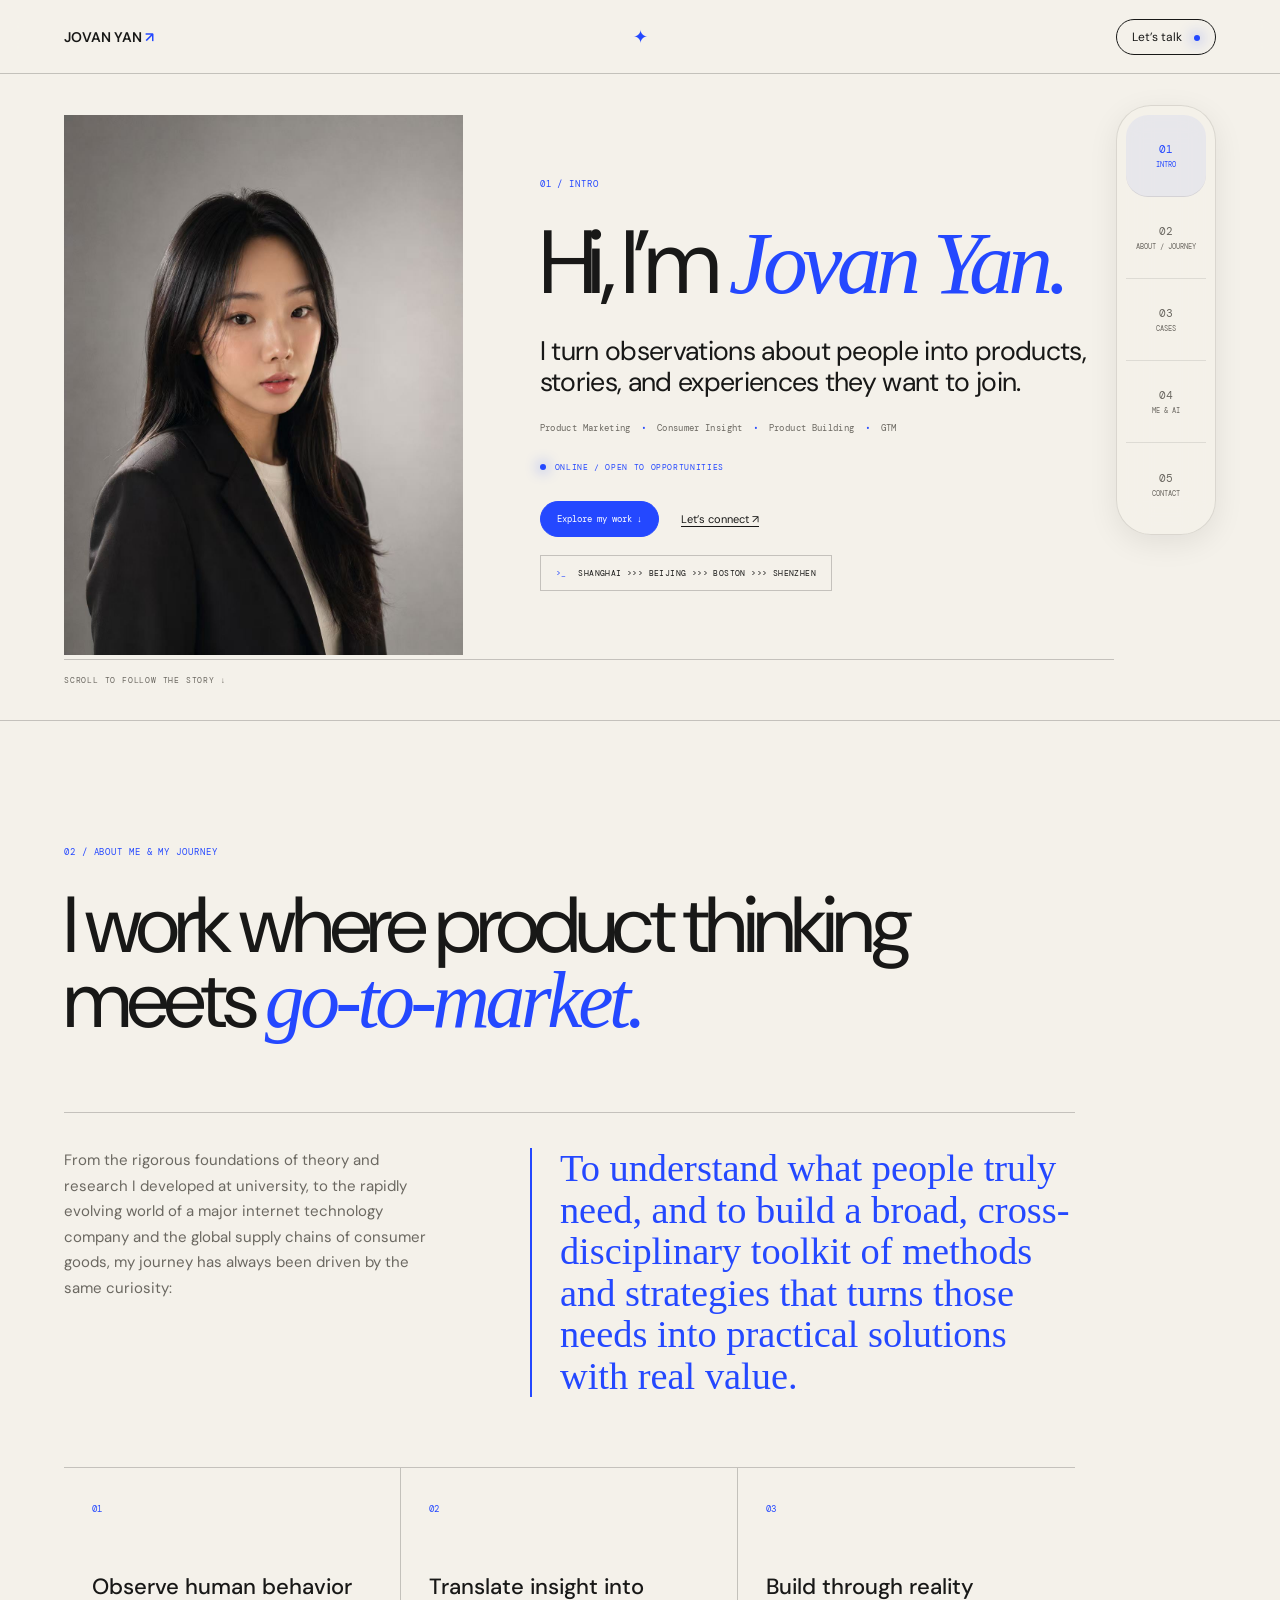
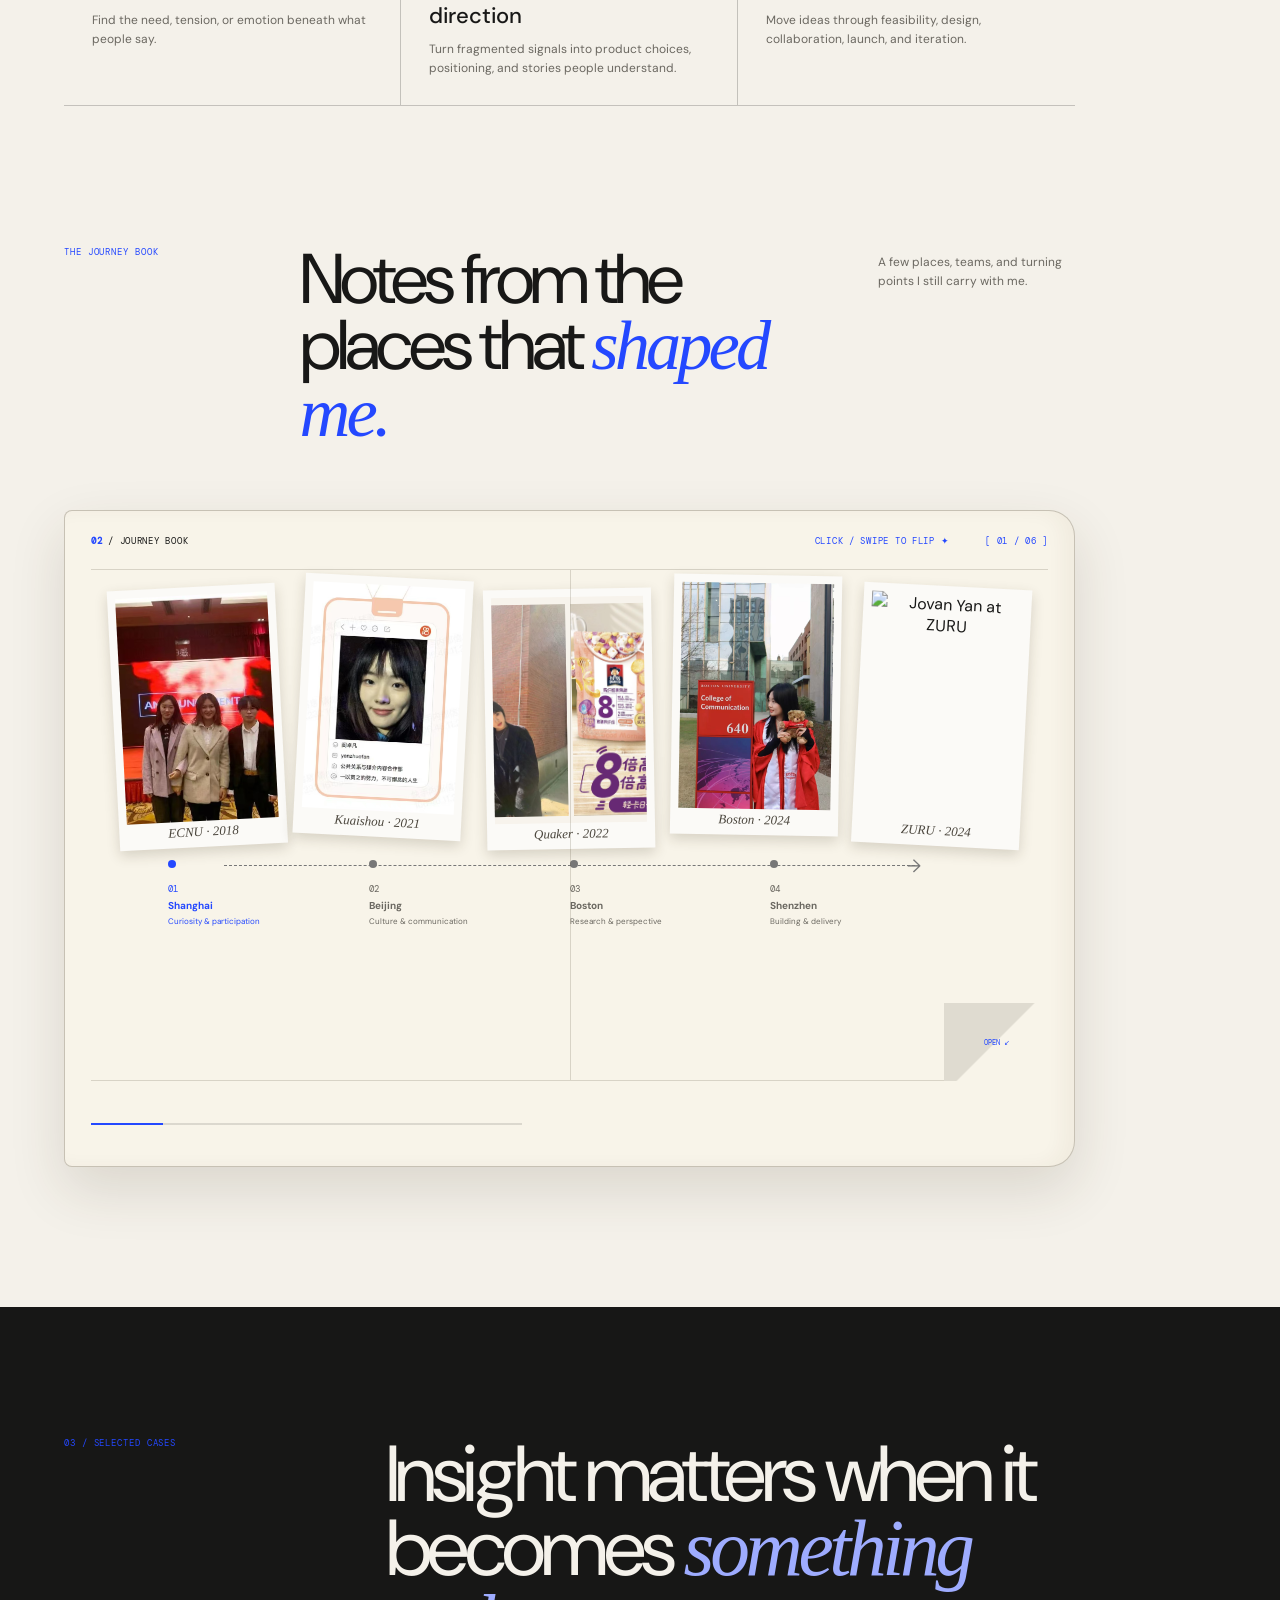
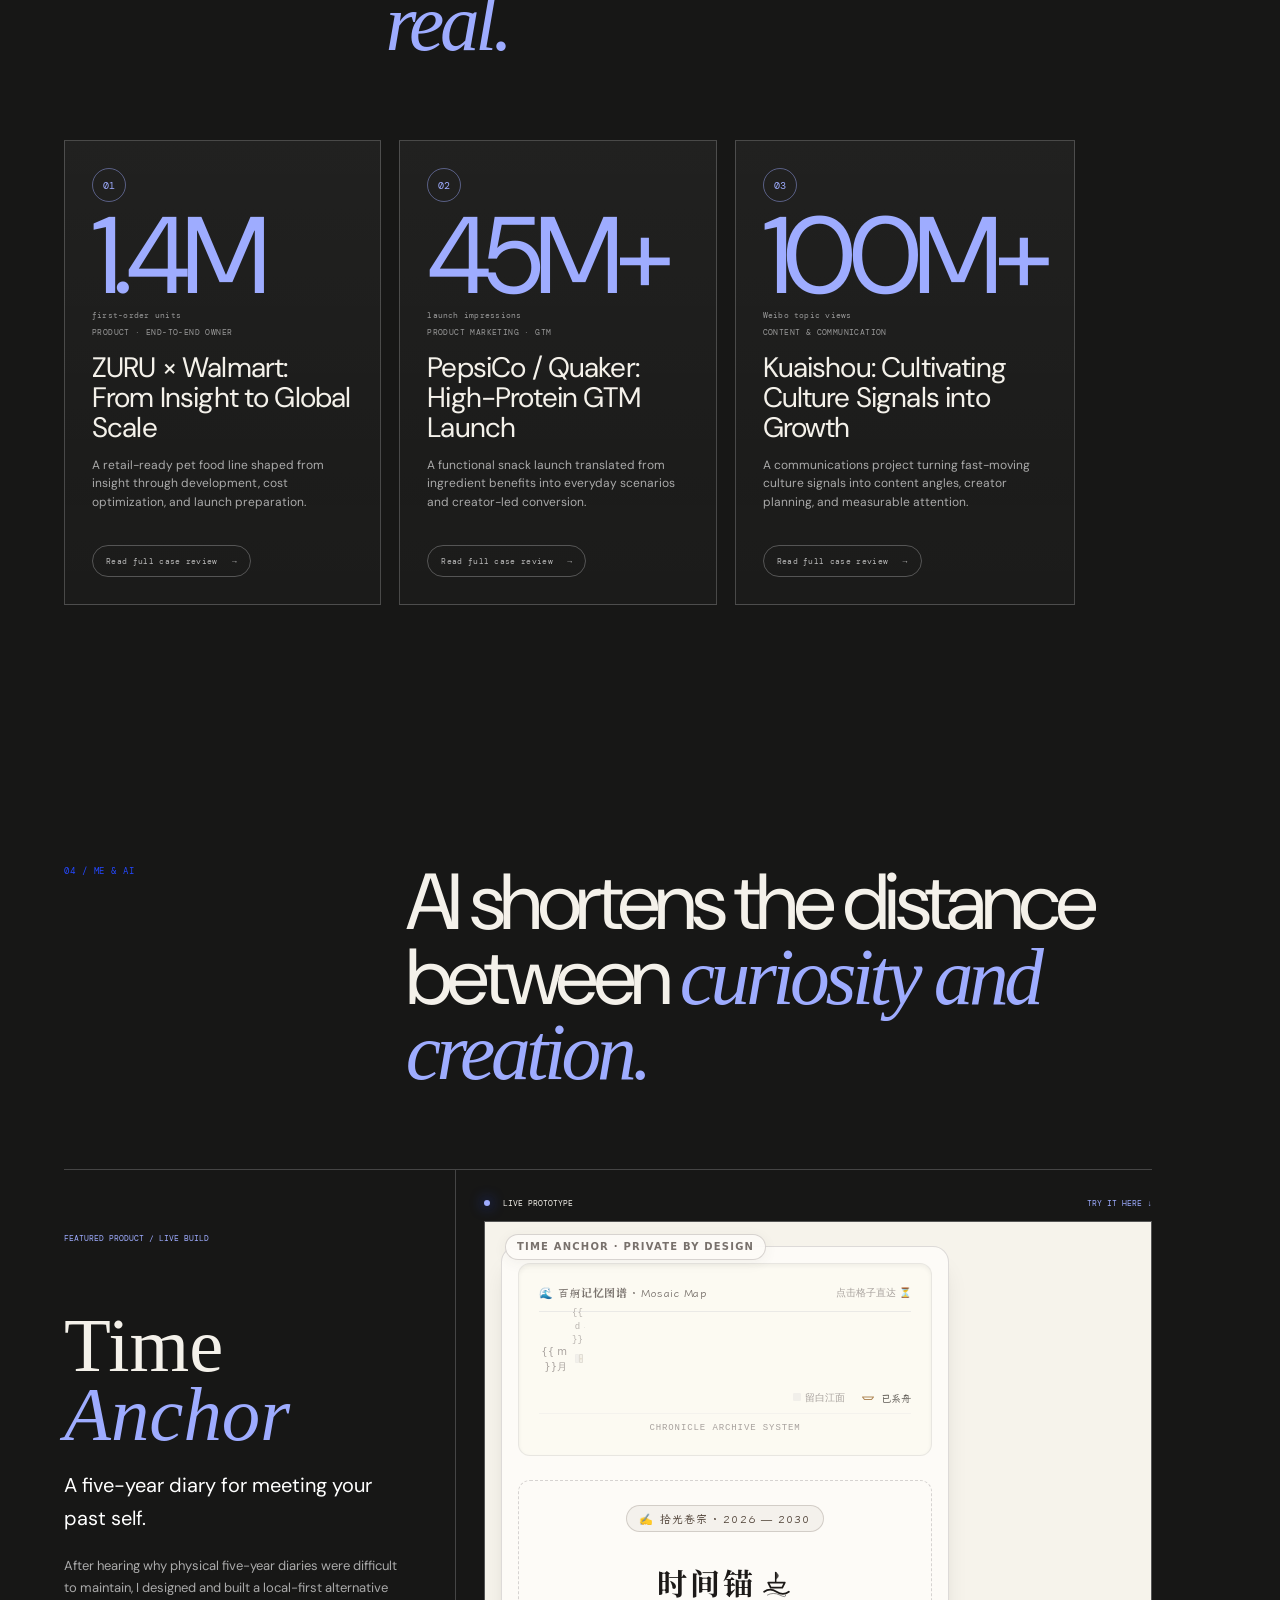
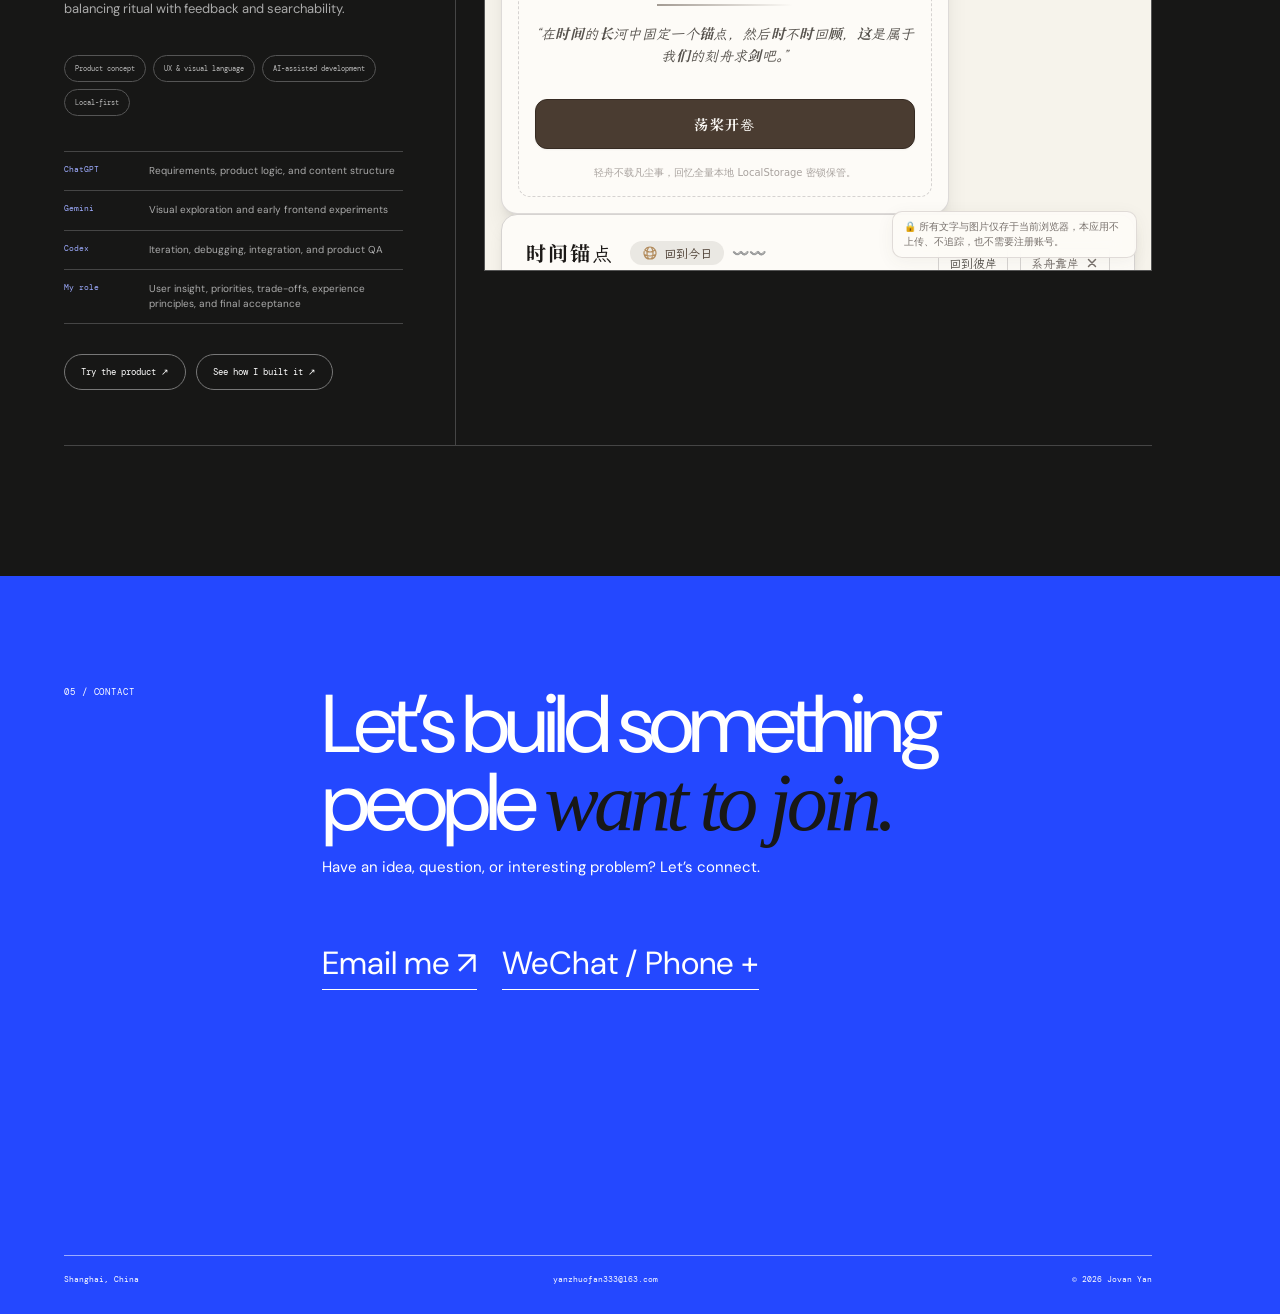
==== commit cd69eb6c: "case的抽屉形式修改" ====
--- a/index.html
+++ b/index.html
@@ -3,19 +3,19 @@
 <head>
   <meta charset="UTF-8">
   <meta name="viewport" content="width=device-width, initial-scale=1">
-  <meta name="description" content="Jovan Yan — Product Marketing, Consumer Insight, Product Building and GTM.">
-  <title>Jovan Yan — Product Marketing & Product Building</title>
+  <meta name="description" content="Jovan Yan — product marketing, consumer insight, product building and GTM.">
+  <title>Jovan Yan — Product, Story & GTM</title>
   <link rel="preconnect" href="https://fonts.googleapis.com">
   <link rel="preconnect" href="https://fonts.gstatic.com" crossorigin>
-  <link href="https://fonts.googleapis.com/css2?family=DM+Mono:wght@300;400;500&family=DM+Sans:opsz,wght@9..40,300;9..40,400;9..40,500;9..40,600&display=swap" rel="stylesheet">
-  <link rel="stylesheet" href="styles.css?v=19">
+  <link href="https://fonts.googleapis.com/css2?family=DM+Mono:wght@300;400;500&family=DM+Sans:opsz,wght@9..40,300;9..40,400;9..40,500;9..40,600&family=Instrument+Serif:ital@0;1&display=swap" rel="stylesheet">
+  <link rel="stylesheet" href="styles.css?v=32">
 </head>
 <body>
   <div class="cursor-label" aria-hidden="true">VIEW</div>
 
   <header class="site-header">
     <a class="wordmark" href="#intro">JOVAN YAN <span>↗</span></a>
-    <div class="header-status"><i></i> OPEN TO OPPORTUNITIES</div>
+    <div class="header-spark" aria-hidden="true">✦</div>
     <a class="pill-link" href="#contact">Let’s talk <i></i></a>
   </header>
 
@@ -23,25 +23,24 @@
     <button class="chapter-toggle" type="button" aria-expanded="false">CH. <span>01</span></button>
     <div class="chapter-list">
       <a href="#intro" class="active"><b>01</b><span>Intro</span></a>
-      <a href="#about"><b>02</b><span>About</span></a>
-      <a href="#journey"><b>03</b><span>Journey</span></a>
-      <a href="#work"><b>04</b><span>Cases</span></a>
-      <a href="#ai-builds"><b>05</b><span>AI Builds</span></a>
-      <a href="#contact"><b>06</b><span>Contact</span></a>
+      <a href="#journey"><b>02</b><span>About / Journey</span></a>
+      <a href="#work"><b>03</b><span>Cases</span></a>
+      <a href="#ai-builds"><b>04</b><span>Me &amp; AI</span></a>
+      <a href="#contact"><b>05</b><span>Contact</span></a>
     </div>
   </nav>
 
   <main>
-    <!-- EDIT 01: HERO — change headline, role keywords and portrait here. -->
     <section class="hero chapter" id="intro" data-chapter="01">
       <figure class="hero-photo interactive-photo">
         <img src="assets/portfolio/jovan-yan-hero-portrait.jpeg" alt="Portrait of Jovan Yan">
       </figure>
       <div class="hero-copy">
         <span class="eyebrow">01 / INTRO</span>
-        <p class="hero-name">Jovan Yan · Shanghai, China</p>
-        <h1>I turn observations about<br>people into <em>products</em>,<br><em>stories</em> and <em>experiences</em><br>they want to join.</h1>
+        <h1 class="hero-greeting">Hi, I’m <em>Jovan Yan.</em></h1>
+        <p class="hero-statement">I turn observations about people into products, stories, and experiences they want to join.</p>
         <p class="hero-roles">Product Marketing <b>·</b> Consumer Insight <b>·</b> Product Building <b>·</b> GTM</p>
+        <div class="hero-status"><i></i> ONLINE / OPEN TO OPPORTUNITIES</div>
         <div class="hero-actions">
           <a class="primary-button" href="#work">Explore my work ↓</a>
           <a class="text-button" href="#contact">Let’s connect ↗</a>
@@ -51,36 +50,30 @@
       <div class="scroll-note">SCROLL TO FOLLOW THE STORY ↓</div>
     </section>
 
-    <!-- EDIT 02: ABOUT — short positioning statement recruiters see first. -->
-    <section class="about chapter" id="about" data-chapter="02">
-      <header class="section-title about-title">
-        <span class="eyebrow">02 / ABOUT ME</span>
+    <section class="journey chapter" id="journey" data-chapter="02">
+      <div class="about-intro">
+        <span class="eyebrow">02 / ABOUT ME &amp; MY JOURNEY</span>
         <h2>I work where product thinking meets <em>go-to-market.</em></h2>
-      </header>
-      <div class="about-layout">
-        <div class="about-statement">
-          <p>My path has moved from cultural communication at Kuaishou, to product marketing at PepsiCo / Quaker, and then to end-to-end new product development at ZURU.</p>
-          <p>Across those roles, I learned to connect consumer signals with product decisions: shaping content around audience emotion, translating technical benefits into everyday scenarios, and coordinating research, design, cost, sampling, production, and launch.</p>
-          <blockquote>I don’t see a strategy deck as the finish line. It is a tool for making something real.</blockquote>
-        </div>
-        <div class="strength-list" aria-label="Core strengths">
-          <article><span>01</span><h3>Find opportunities in human behavior</h3><p>Conversations in an offline journaling community became the starting point for Time Anchor, a working five-year diary prototype.</p></article>
-          <article><span>02</span><h3>Take an idea from zero to one</h3><p>At ZURU, I moved ideas through consumer research, positioning, feasibility, design, sampling, production, and retail delivery.</p></article>
-          <article><span>03</span><h3>Make complex products understandable</h3><p>At Quaker, I translated nutrition and ingredient benefits into relatable moments, creator briefs, and a multi-platform GTM story.</p></article>
-        </div>
-      </div>
-    </section>
-
-    <!-- EDIT 03: JOURNEY — one index spread plus five experience pages. -->
-    <section class="journey chapter" id="journey" data-chapter="03">
-      <header class="journey-heading">
-        <span class="eyebrow">03 / MY JOURNEY</span>
+        <div class="about-copy">
+          <p>From the rigorous foundations of theory and research I developed at university, to the rapidly evolving world of a major internet technology company and the global supply chains of consumer goods, my journey has always been driven by the same curiosity:</p>
+          <blockquote>To understand what people truly need, and to build a broad, cross-disciplinary toolkit of methods and strategies that turns those needs into practical solutions with real value.</blockquote>
+        </div>
+        <div class="about-strengths" aria-label="Core strengths">
+          <article><span>01</span><h3>Observe human behavior</h3><p>Find the need, tension, or emotion beneath what people say.</p></article>
+          <article><span>02</span><h3>Translate insight into direction</h3><p>Turn fragmented signals into product choices, positioning, and stories people understand.</p></article>
+          <article><span>03</span><h3>Build through reality</h3><p>Move ideas through feasibility, design, collaboration, launch, and iteration.</p></article>
+        </div>
+      </div>
+
+      <div class="journey-heading">
+        <span class="eyebrow">THE JOURNEY BOOK</span>
         <h2>Notes from the places that <em>shaped me.</em></h2>
-        <p>A few places, teams and turning points I still carry with me.</p>
-      </header>
+        <p>A few places, teams, and turning points I still carry with me.</p>
+      </div>
+
       <div class="book" aria-live="polite">
         <div class="book-topline">
-          <span><b>03</b> / JOURNEY BOOK</span>
+          <span><b>02</b> / JOURNEY BOOK</span>
           <span>CLICK / SWIPE TO FLIP ✦</span>
           <span class="book-counter">[ 01 / 06 ]</span>
         </div>
@@ -131,68 +124,62 @@
       </div>
     </section>
 
-    <!-- EDIT 04: CASES — exactly three homepage cards; details live in script.js. -->
-    <section class="work chapter dark-section" id="work" data-chapter="04">
+    <section class="work chapter dark-section" id="work" data-chapter="03">
       <header class="section-title">
-        <span class="eyebrow">04 / SELECTED CASES</span>
+        <span class="eyebrow">03 / SELECTED CASES</span>
         <h2>Insight matters when it becomes <em>something real.</em></h2>
       </header>
-      <div class="case-grid">
-        <article class="case-card">
-          <figure><img src="assets/portfolio/mr-purrs-product-stack.webp" alt="Mr Purrs canned cat food product line"></figure>
-          <div class="case-card-copy"><small>CASE 01 · PRODUCT · ZURU × WALMART</small><h3>From consumer insight to 1.4 million units.</h3><p>End-to-end Product Owner · Europe &amp; North America</p><div class="metric-row"><b>1.4M</b><span>first-order units</span><b>3–5%</b><span>cost reduction</span></div><button class="case-open" type="button" data-case="zuru">View case +</button></div>
+      <div class="case-list case-card-list" aria-label="Selected case studies">
+        <article class="case case-card" tabindex="0" role="button" aria-haspopup="dialog" data-case-id="zuru">
+          <span class="case-number">01</span>
+          <strong>1.4M<small>first-order units</small></strong>
+          <div><small>PRODUCT · END-TO-END OWNER</small><h3>ZURU × Walmart: From Insight to Global Scale</h3><p>A retail-ready pet food line shaped from insight through development, cost optimization, and launch preparation.</p></div>
+          <span class="case-trigger">Read full case review <span>→</span></span>
         </article>
-        <article class="case-card">
-          <figure><img src="assets/portfolio/jovan-yan-quaker-boston-diptych.png" alt="Jovan Yan and Quaker product campaign"></figure>
-          <div class="case-card-copy"><small>CASE 02 · PRODUCT MARKETING · PEPSICO / QUAKER</small><h3>Turning product benefits into consumer relevance.</h3><p>Product Marketing · Urban women aged 20–35</p><div class="metric-row"><b>45M+</b><span>impressions</span><b>200K+</b><span>reservations</span></div><button class="case-open" type="button" data-case="quaker">View case +</button></div>
+        <article class="case case-card" tabindex="0" role="button" aria-haspopup="dialog" data-case-id="quaker">
+          <span class="case-number">02</span>
+          <strong>45M+<small>launch impressions</small></strong>
+          <div><small>PRODUCT MARKETING · GTM</small><h3>PepsiCo / Quaker: High-Protein GTM Launch</h3><p>A functional snack launch translated from ingredient benefits into everyday scenarios and creator-led conversion.</p></div>
+          <span class="case-trigger">Read full case review <span>→</span></span>
         </article>
-        <article class="case-card">
-          <figure class="kuaishou-case-image"><img src="assets/portfolio/jovan-yan-kuaishou-internship-card.jpeg" alt="Jovan Yan's Kuaishou internship profile card"></figure>
-          <div class="case-card-copy"><small>CASE 03 · CONTENT &amp; COMMUNICATION · KUAISHOU</small><h3>Turning cultural signals into stories people chose to spread.</h3><p>PR &amp; Communications · China</p><div class="metric-row"><b>100M+</b><span>Weibo topic views</span><b>107K</b><span>followers gained in one day</span></div><button class="case-open" type="button" data-case="kuaishou">View case +</button></div>
+        <article class="case case-card" tabindex="0" role="button" aria-haspopup="dialog" data-case-id="kuaishou">
+          <span class="case-number">03</span>
+          <strong>100M+<small>Weibo topic views</small></strong>
+          <div><small>CONTENT &amp; COMMUNICATION</small><h3>Kuaishou: Cultivating Culture Signals into Growth</h3><p>A communications project turning fast-moving culture signals into content angles, creator planning, and measurable attention.</p></div>
+          <span class="case-trigger">Read full case review <span>→</span></span>
         </article>
       </div>
     </section>
 
-    <!-- EDIT 05: AI BUILDS — Time Anchor plus a future Skill & Prompt case. -->
-    <section class="ai-builds chapter" id="ai-builds" data-chapter="05">
+    <section class="ai-builds chapter dark-section" id="ai-builds" data-chapter="04">
       <header class="section-title">
-        <span class="eyebrow">05 / WHAT I’VE BUILT WITH AI</span>
-        <h2>From an observation to something people can <em>experience.</em></h2>
+        <span class="eyebrow">04 / ME &amp; AI</span>
+        <h2>AI shortens the distance between <em>curiosity and creation.</em></h2>
       </header>
-      <div class="ai-principle">
-        <p>AI doesn’t replace my judgment. It shortens the distance between an observation and something people can experience.</p>
-        <p><strong>AI accelerates the work.</strong> I remain responsible for the question, priorities, trade-offs and final decision.</p>
-      </div>
-
-      <article class="anchor-showcase">
-        <div class="anchor-showcase-copy">
-          <small>BUILD 01 · VIBE CODING PRODUCT</small>
-          <h3>A five-year diary for meeting <em>your past self.</em></h3>
-          <p>I turned a conversation at an offline journaling event into a working local-first product—defining the experience, designing its metaphors and using AI to close the distance between an observation and something people can try.</p>
-          <dl>
-            <div><dt>Role</dt><dd>Independent Product Creator</dd></div>
-            <div><dt>Status</dt><dd>Working frontend prototype</dd></div>
-            <div><dt>My scope</dt><dd>Product · UX · Visual language · Decisions</dd></div>
+      <article class="time-anchor">
+        <div class="anchor-copy">
+          <small>FEATURED PRODUCT / LIVE BUILD</small>
+          <h3>Time <em>Anchor</em></h3>
+          <p class="anchor-lead">A five-year diary for meeting your past self.</p>
+          <p>After hearing why physical five-year diaries were difficult to maintain, I designed and built a local-first alternative balancing ritual with feedback and searchability.</p>
+          <div class="tag-row"><span>Product concept</span><span>UX &amp; visual language</span><span>AI-assisted development</span><span>Local-first</span></div>
+          <dl class="ai-collaboration">
+            <div><dt>ChatGPT</dt><dd>Requirements, product logic, and content structure</dd></div>
+            <div><dt>Gemini</dt><dd>Visual exploration and early frontend experiments</dd></div>
+            <div><dt>Codex</dt><dd>Iteration, debugging, integration, and product QA</dd></div>
+            <div><dt>My role</dt><dd>User insight, priorities, trade-offs, experience principles, and final acceptance</dd></div>
           </dl>
-          <blockquote><span>THE PRODUCT QUESTION</span>How might a digital diary preserve the ritual of handwriting while making long-term reflection easier to continue?</blockquote>
-          <button class="anchor-explore case-open" type="button" data-case="anchor"><span>I’ll show you how I built this</span><b>Explore the case →</b></button>
-        </div>
-        <div class="anchor-product-stage">
-          <div class="anchor-stage-toolbar"><span><i></i> LIVE PROTOTYPE</span><a href="apps/time-anchor/" target="_blank" rel="noopener">Open product ↗</a></div>
+          <div class="anchor-actions"><a class="outline-button" href="apps/time-anchor/" target="_blank" rel="noopener">Try the product ↗</a><a class="outline-button" href="previews/time-anchor-case/" target="_blank" rel="noopener">See how I built it ↗</a></div>
+        </div>
+        <div class="try-panel">
+          <div><span><i></i> LIVE PROTOTYPE</span><b>TRY IT HERE ↓</b></div>
           <iframe src="apps/time-anchor/" title="Interactive Time Anchor five-year diary"></iframe>
         </div>
       </article>
-
-      <article class="future-build">
-        <small>BUILD 02 · SKILL &amp; PROMPT · IN PROGRESS</small>
-        <div><h3>A reusable AI workflow is taking shape.</h3><p>I’m documenting a repeatable skill and prompt system that turns fragmented inputs into structured research, decisions and usable outputs. The full case will be added when the workflow and examples are ready.</p></div>
-        <span>RESEARCH → STRUCTURE → JUDGMENT → OUTPUT</span>
-      </article>
-    </section>
-
-    <!-- EDIT 06: CONTACT — update contact details and QR image here. -->
-    <section class="contact chapter" id="contact" data-chapter="06">
-      <span class="eyebrow">06 / CONTACT</span>
+    </section>
+
+    <section class="contact chapter" id="contact" data-chapter="05">
+      <span class="eyebrow">05 / CONTACT</span>
       <div>
         <h2>Let’s build something people <em>want to join.</em></h2>
         <p>Have an idea, question, or interesting problem? Let’s connect.</p>
@@ -202,15 +189,27 @@
     </section>
   </main>
 
-  <dialog class="case-drawer" id="case-drawer" aria-labelledby="case-title">
-    <button class="drawer-close" type="button" aria-label="Close case">Close ×</button>
-    <div class="drawer-content"></div>
-  </dialog>
+  <div class="case-drawer-layer" hidden>
+    <button class="case-drawer-scrim" type="button" aria-label="Close case review"></button>
+    <aside class="case-drawer" role="dialog" aria-modal="true" aria-labelledby="case-drawer-title" aria-describedby="case-drawer-summary">
+      <button class="case-drawer-close case-drawer-close-top" type="button" aria-label="Close case review">×</button>
+      <div class="case-drawer-scroll">
+        <span class="case-drawer-kicker"></span>
+        <strong class="case-drawer-metric"></strong>
+        <span class="case-drawer-label"></span>
+        <h2 id="case-drawer-title"></h2>
+        <p id="case-drawer-summary" class="case-drawer-summary"></p>
+        <div class="case-drawer-content"></div>
+        <button class="case-drawer-close case-drawer-close-bottom" type="button"><span>⌞</span> Close review</button>
+      </div>
+    </aside>
+  </div>
+
   <dialog class="wechat-dialog" id="wechat-dialog" aria-labelledby="wechat-title">
     <button class="dialog-close" type="button" aria-label="Close contact dialog">Close ×</button>
     <span class="eyebrow">LET’S CONNECT</span><h2 id="wechat-title">WeChat / Phone</h2>
     <img src="assets/portfolio/jovan-yan-wechat-qr.jpg" alt="Jovan Yan WeChat QR code"><strong>139 0399 2996</strong><p>Scan the QR code or add me by phone number.</p>
   </dialog>
-  <script src="script.js?v=20"></script>
+  <script src="script.js?v=32"></script>
 </body>
 </html>
--- a/styles.css
+++ b/styles.css
@@ -4,11 +4,12 @@
   --ink: #181817;
   --muted: #6b6861;
   --blue: #2448ff;
-  --silver: #d7d8dc;
   --line: rgba(24, 24, 23, .22);
   --dark: #171716;
-  --dark-line: rgba(255, 255, 255, .22);
-  --serif: "DM Sans", Arial, sans-serif;
+  --dark-2: #1d1d1b;
+  --dark-line: rgba(255, 255, 255, .2);
+  --accent: #9eacff;
+  --serif: "Instrument Serif", Georgia, serif;
   --sans: "DM Sans", Arial, sans-serif;
   --mono: "DM Mono", monospace;
 }
@@ -16,734 +17,306 @@
 * { box-sizing: border-box; }
 [hidden] { display: none !important; }
 html { scroll-behavior: smooth; }
-body {
-  margin: 0;
-  background: var(--paper);
-  color: var(--ink);
-  font-family: var(--sans);
-  font-weight: 400;
-  cursor: crosshair;
-}
+body { margin: 0; background: var(--paper); color: var(--ink); font-family: var(--sans); cursor: crosshair; }
 a { color: inherit; text-decoration: none; }
-button, summary { font: inherit; }
+button, summary { color: inherit; font: inherit; }
 button, a, summary { cursor: pointer; }
 img { display: block; width: 100%; }
-em { color: var(--blue); font-family: var(--serif); font-weight: 400; }
+em { color: var(--blue); font-family: var(--serif); font-style: italic; font-weight: 400; }
 
 .site-header {
-  position: fixed;
-  top: 0;
-  left: 0;
-  right: 0;
-  z-index: 50;
-  height: 74px;
-  padding: 0 5vw;
-  display: grid;
-  grid-template-columns: 1fr auto 1fr;
-  align-items: center;
-  background: rgba(244, 241, 234, .83);
-  border-bottom: 1px solid var(--line);
-  backdrop-filter: blur(14px);
-}
-.wordmark { font-size: 14px; font-weight: 600; letter-spacing: -.01em; }
-.wordmark span { color: var(--blue); margin-left: 7px; }
-.header-spark {
-  color: var(--blue);
-  font-size: 18px;
-}
-.status {
-  font-family: var(--mono);
-  font-size: 9px;
-  letter-spacing: .08em;
-  color: var(--blue);
-}
-.status i, .pill-link i {
-  display: inline-block;
-  width: 6px;
-  height: 6px;
-  margin-right: 8px;
-  border-radius: 50%;
-  background: var(--blue);
-  box-shadow: 0 0 14px var(--blue);
-}
-.pill-link {
-  justify-self: end;
-  border: 1px solid var(--ink);
-  border-radius: 99px;
-  padding: 9px 15px;
-  font-size: 12px;
-}
-.pill-link i { margin: 0 0 1px 10px; }
+  position: fixed; inset: 0 0 auto; z-index: 50; height: 74px; padding: 0 5vw;
+  display: grid; grid-template-columns: 1fr auto 1fr; align-items: center;
+  background: rgba(244,241,234,.85); border-bottom: 1px solid var(--line); backdrop-filter: blur(14px);
+}
+.wordmark { font-size: 14px; font-weight: 600; }
+.wordmark span, .header-spark { color: var(--blue); }
+.header-spark { font-size: 18px; }
+.pill-link { justify-self: end; padding: 9px 15px; border: 1px solid var(--ink); border-radius: 99px; font-size: 12px; }
+.pill-link i, .hero-status i, .try-panel i { display: inline-block; width: 6px; height: 6px; margin-left: 9px; border-radius: 50%; background: var(--blue); box-shadow: 0 0 14px var(--blue); }
 .pill-link:hover { background: var(--ink); color: var(--paper); }
 
 .chapter-nav {
-  position: fixed;
-  right: 5vw;
-  top: 108px;
-  transform: none;
-  z-index: 60;
-  width: 94px;
-  padding: 9px;
-  border: 1px solid rgba(24,24,23,.12);
-  border-radius: 35px;
-  background: rgba(244,241,234,.9);
-  box-shadow: 0 8px 30px rgba(0,0,0,.08);
-  backdrop-filter: blur(16px);
+  position: fixed; right: 5vw; top: 105px; z-index: 60; width: 100px; padding: 9px;
+  border: 1px solid rgba(24,24,23,.12); border-radius: 35px; background: rgba(244,241,234,.91);
+  box-shadow: 0 8px 30px rgba(0,0,0,.08); backdrop-filter: blur(16px);
 }
 .chapter-toggle { display: none; }
 .chapter-list { display: flex; flex-direction: column; }
 .chapter-list a {
-  min-height: 90px;
-  display: flex;
-  flex-direction: column;
-  align-items: center;
-  justify-content: center;
-  gap: 3px;
-  border-bottom: 1px solid rgba(24,24,23,.1);
-  color: var(--muted);
-  transition: color .25s, background .25s, border-radius .25s;
+  min-height: 82px; display: flex; flex-direction: column; align-items: center; justify-content: center; gap: 4px;
+  border-bottom: 1px solid rgba(24,24,23,.1); color: var(--muted); transition: .25s;
 }
 .chapter-list a:last-child { border: 0; }
-.chapter-list b { font-family: var(--mono); font-size: 11px; font-weight: 400; }
-.chapter-list span { font-family: var(--mono); font-size: 7px; text-transform: uppercase; }
-.chapter-list a:hover, .chapter-list a.active {
-  color: var(--blue);
-  background: rgba(36,72,255,.06);
-  border-radius: 22px;
-}
+.chapter-list b, .chapter-list span { font-family: var(--mono); font-weight: 400; }
+.chapter-list b { font-size: 11px; }
+.chapter-list span { max-width: 80px; font-size: 7px; text-align: center; text-transform: uppercase; }
+.chapter-list a:hover, .chapter-list a.active { color: var(--blue); background: rgba(36,72,255,.06); border-radius: 22px; }
 
 .cursor-label {
-  position: fixed;
-  z-index: 90;
-  display: none;
-  place-items: center;
-  width: 54px;
-  height: 54px;
-  border: 1px solid var(--blue);
-  border-radius: 50%;
-  color: var(--blue);
-  background: rgba(244,241,234,.72);
-  backdrop-filter: blur(5px);
-  pointer-events: none;
-  font-family: var(--mono);
-  font-size: 9px;
-  transform: translate(-50%, -50%);
-}
-
+  position: fixed; z-index: 90; display: none; place-items: center; width: 54px; height: 54px;
+  border: 1px solid var(--blue); border-radius: 50%; color: var(--blue); background: rgba(244,241,234,.72);
+  backdrop-filter: blur(5px); pointer-events: none; font-family: var(--mono); font-size: 9px; transform: translate(-50%,-50%);
+}
 .chapter { scroll-margin-top: 72px; }
+.eyebrow { display: block; margin: 0; color: var(--blue); font-family: var(--mono); font-size: 9px; letter-spacing: .1em; }
+
 .hero {
-  height: 590px;
-  min-height: 0;
-  padding: 92px 10vw 18px 5vw;
-  display: grid;
-  grid-template-columns: minmax(430px, 590px) minmax(390px, 500px);
-  grid-template-rows: 455px 25px;
-  gap: 0 6vw;
-  align-items: center;
-}
-.hero > *, .hero-photo, .hero-copy { min-width: 0; }
-.hero-photo {
-  margin: 0;
-  height: 455px;
-  position: relative;
-  overflow: hidden;
-  border-radius: 0;
-  background: var(--paper-2);
-}
-.hero-photo img {
-  width: 100%;
-  height: 100%;
-  object-fit: cover;
-  object-position: 50% 48%;
-  filter: none;
-  transition: filter .55s ease, transform .7s ease;
-}
-.interactive-photo:hover img { filter: none; transform: scale(1.018); }
-.hero-copy { max-width: 670px; }
-.eyebrow {
-  display: block;
-  margin-bottom: 34px;
-  font-family: var(--mono);
-  color: var(--blue);
-  font-size: 10px;
-  letter-spacing: .09em;
-}
-.hero h1 {
-  margin: 0;
-  font-size: clamp(35px, 2.8vw, 43px);
-  line-height: 1.08;
-  letter-spacing: -.035em;
-  font-weight: 400;
-}
-.hero-copy > p {
-  margin: 24px 0 31px;
-  font-size: 13px;
-  color: #42403b;
-}
-.hero-copy > p b { color: var(--blue); margin: 0 7px; }
-.hero-status {
-  display: inline-flex;
-  align-items: center;
-  margin: 0 0 17px;
-  padding: 9px 14px;
-  border: 1px solid var(--line);
-  border-radius: 99px;
-  color: var(--blue);
-  font-family: var(--mono);
-  font-size: 8px;
-  letter-spacing: .08em;
-}
-.hero-status i {
-  width: 6px;
-  height: 6px;
-  margin-right: 9px;
-  border-radius: 50%;
-  background: var(--blue);
-  box-shadow: 0 0 12px var(--blue);
-}
-.route-strip {
-  display: flex;
-  width: max-content;
-  align-items: center;
-  gap: 13px;
-  padding: 13px 17px;
-  border: 1px solid var(--line);
-  border-radius: 7px;
-  font-family: var(--mono);
-  font-size: 10px;
-  letter-spacing: .07em;
-  transition: background .25s, color .25s, border-color .25s;
-}
+  min-height: 720px; padding: 110px 13vw 35px 5vw;
+  display: grid; grid-template-columns: minmax(360px, .82fr) minmax(420px, 1.18fr); grid-template-rows: 1fr auto; gap: 0 6vw; align-items: center;
+}
+.hero-photo { height: 540px; margin: 0; overflow: hidden; background: var(--paper-2); }
+.hero-photo img { height: 100%; object-fit: cover; object-position: 50% 45%; transition: transform .7s ease; }
+.interactive-photo:hover img { transform: scale(1.018); }
+.hero-copy { max-width: 720px; }
+.hero-copy .eyebrow { margin-bottom: 35px; }
+.hero-greeting { margin: 0; font-size: clamp(64px, 7vw, 110px); line-height: .84; letter-spacing: -.06em; font-weight: 400; }
+.hero-statement { max-width: 600px; margin: 35px 0 25px; font-size: clamp(20px, 2.1vw, 31px); line-height: 1.16; letter-spacing: -.025em; }
+.hero-roles { margin: 0 0 20px; color: var(--muted); font-family: var(--mono); font-size: 9px; letter-spacing: .04em; }
+.hero-roles b { color: var(--blue); margin: 0 5px; }
+.hero-status { display: inline-flex; align-items: center; color: var(--blue); font-family: var(--mono); font-size: 8px; letter-spacing: .08em; }
+.hero-status i { margin: 0 9px 0 0; }
+.hero-actions { display: flex; align-items: center; gap: 22px; margin: 26px 0 18px; }
+.primary-button, .outline-button { padding: 11px 16px; border: 1px solid var(--blue); border-radius: 99px; background: var(--blue); color: white; font-family: var(--mono); font-size: 9px; }
+.primary-button:hover { background: var(--ink); border-color: var(--ink); }
+.text-button { border-bottom: 1px solid var(--ink); font-size: 11px; }
+.route-strip { display: inline-flex; align-items: center; gap: 12px; padding: 12px 15px; border: 1px solid var(--line); font-family: var(--mono); font-size: 8px; letter-spacing: .05em; }
 .route-strip span { color: var(--blue); }
 .route-strip:hover { background: var(--blue); color: white; border-color: var(--blue); }
-.route-strip:hover span { color: white; }
-.scroll-note {
-  grid-column: 1 / 3;
-  border-top: 1px solid var(--line);
-  padding-top: 14px;
-  font-family: var(--mono);
-  font-size: 8px;
-  letter-spacing: .1em;
-  color: var(--muted);
-}
-
-.journey { padding: 0 16vw 130px 1.3vw; }
-.impact, .field-notes { padding: 130px 10vw 130px 5vw; }
-.section-title {
-  display: grid;
-  grid-template-columns: .65fr 1.8fr;
-  gap: 6vw;
-  align-items: start;
-  margin-bottom: 85px;
-}
-.section-title .eyebrow { margin: 8px 0 0; }
-.section-title h2 {
-  margin: 0;
-  font-size: clamp(45px, 5.7vw, 86px);
-  line-height: .98;
-  letter-spacing: -.055em;
-  font-weight: 400;
-  max-width: 900px;
-}
-.section-title.compact {
-  grid-template-columns: .48fr 1.5fr .75fr;
-  margin-bottom: 65px;
-}
-.section-title.compact p {
-  margin: 9px 0 0;
-  max-width: 280px;
-  color: var(--muted);
-  font-size: 13px;
-  line-height: 1.55;
-}
-
-.book {
-  max-width: 1260px;
-  margin: auto;
-  padding: 24px 26px 20px;
-  border: 1px solid rgba(72,62,43,.28);
-  border-radius: 8px 26px 26px 8px;
-  background: #f8f4e9;
-  box-shadow: 0 22px 55px rgba(62,48,26,.14), inset -12px 0 18px rgba(75,54,20,.04);
-}
-.book-topline, .book-controls {
-  display: flex;
-  justify-content: space-between;
-  align-items: center;
-  font-family: var(--mono);
-  font-size: 9px;
-  letter-spacing: .08em;
-}
+.scroll-note { grid-column: 1 / 3; padding-top: 15px; border-top: 1px solid var(--line); color: var(--muted); font-family: var(--mono); font-size: 8px; letter-spacing: .1em; }
+
+.journey { padding: 125px 16vw 140px 5vw; border-top: 1px solid var(--line); }
+.about-intro { margin-bottom: 140px; }
+.about-intro > h2, .section-title h2, .journey-heading h2 {
+  margin: 30px 0 0; max-width: 1000px; font-size: clamp(50px, 6.2vw, 92px); line-height: .94; letter-spacing: -.055em; font-weight: 400;
+}
+.about-copy { display: grid; grid-template-columns: .8fr 1.2fr; gap: 8vw; margin-top: 75px; padding-top: 35px; border-top: 1px solid var(--line); }
+.about-copy p { margin: 0; color: var(--muted); font-size: 15px; line-height: 1.7; }
+.about-copy blockquote { margin: 0; padding-left: 28px; border-left: 2px solid var(--blue); color: var(--blue); font-family: var(--serif); font-size: clamp(27px, 3vw, 45px); line-height: 1.08; }
+.about-strengths { display: grid; grid-template-columns: repeat(3,1fr); margin-top: 70px; border-top: 1px solid var(--line); border-bottom: 1px solid var(--line); }
+.about-strengths article { min-height: 220px; padding: 28px 2.2vw; border-right: 1px solid var(--line); }
+.about-strengths article:last-child { border: 0; }
+.about-strengths span { color: var(--blue); font-family: var(--mono); font-size: 9px; }
+.about-strengths h3 { margin: 55px 0 10px; font-size: 22px; font-weight: 500; }
+.about-strengths p { margin: 0; color: var(--muted); font-size: 12px; line-height: 1.55; }
+.journey-heading { display: grid; grid-template-columns: .42fr 1.2fr .45fr; gap: 4vw; align-items: start; margin-bottom: 65px; }
+.journey-heading h2 { margin: 0; font-size: clamp(48px, 5.5vw, 82px); }
+.journey-heading p { margin: 7px 0 0; color: var(--muted); font-size: 12px; line-height: 1.55; }
+
+.book { max-width: 1260px; margin: auto; padding: 24px 26px 20px; border: 1px solid rgba(72,62,43,.28); border-radius: 8px 26px 26px 8px; background: #f8f4e9; box-shadow: 0 22px 55px rgba(62,48,26,.14), inset -12px 0 18px rgba(75,54,20,.04); }
+.book-topline, .book-controls { display: flex; justify-content: space-between; align-items: center; font-family: var(--mono); font-size: 9px; letter-spacing: .08em; }
 .book-topline { display: grid; grid-template-columns: 1fr auto auto; gap: 36px; }
-.book-topline b { color: var(--blue); font-weight: 500; }
-.book-topline > span:nth-child(2) { color: var(--blue); }
-.book-counter { color: var(--blue); }
-.book-pages {
-  position: relative;
-  margin: 22px 0;
-  min-height: 510px;
-  border-top: 1px solid rgba(72,62,43,.18);
-  border-bottom: 1px solid rgba(72,62,43,.18);
-}
-.book-pages::after {
-  content: "";
-  position: absolute;
-  top: 0;
-  bottom: 0;
-  left: 50%;
-  width: 1px;
-  background: rgba(72,62,43,.18);
-  box-shadow: 5px 0 15px rgba(62,48,26,.08);
-  pointer-events: none;
-}
-.book-page {
-  min-height: 510px;
-  display: grid;
-  grid-template-columns: 1fr 1fr;
-  animation: pageIn .5s ease both;
-}
-.book-index {
-  position: relative;
-  display: block;
-  padding: 0 22px 18px;
-}
-.book-index::after {
-  content: "";
-  position: absolute;
-  left: 50%;
-  top: 0;
-  bottom: 0;
-  width: 1px;
-  background: rgba(72,62,43,.12);
-  pointer-events: none;
-}
-.journey-collage {
-  height: 280px;
-  display: grid;
-  grid-template-columns: repeat(7, 1fr);
-  gap: 18px;
-  align-items: center;
-}
-.journey-photo-card {
-  position: relative;
-  margin: 0;
-  height: 260px;
-  padding: 8px 8px 26px;
-  border: 0;
-  background: #fbfaf7;
-  box-shadow: 0 5px 13px rgba(62,48,26,.18);
-  transition: transform .25s ease, z-index .25s;
-  cursor: pointer;
-}
+.book-topline b, .book-topline > span:nth-child(2), .book-counter { color: var(--blue); }
+.book-pages { position: relative; margin: 22px 0; min-height: 510px; border-block: 1px solid rgba(72,62,43,.18); }
+.book-pages::after { content: ""; position: absolute; inset: 0 auto 0 50%; width: 1px; background: rgba(72,62,43,.18); pointer-events: none; }
+.book-page { min-height: 510px; display: grid; grid-template-columns: 1fr 1fr; }
+.book-index { position: relative; display: block; padding: 0 22px 18px; }
+.journey-collage { height: 280px; display: grid; grid-template-columns: repeat(5,1fr); gap: 18px; align-items: center; }
+.journey-photo-card { position: relative; height: 260px; padding: 8px 8px 26px; border: 0; background: #fbfaf7; box-shadow: 0 5px 13px rgba(62,48,26,.18); transition: .25s; }
 .journey-photo-card:nth-child(1) { transform: rotate(-3deg) translateY(7px); }
 .journey-photo-card:nth-child(2) { transform: rotate(3deg) translateY(-3px); }
 .journey-photo-card:nth-child(3) { transform: rotate(-1deg) translateY(9px); }
 .journey-photo-card:nth-child(4) { transform: rotate(1deg) translateY(-5px); }
 .journey-photo-card:nth-child(5) { transform: rotate(3deg) translateY(6px); }
-.journey-photo-card:hover,
-.journey-photo-card:focus-visible { outline: 2px solid var(--blue); transform: rotate(0) translateY(-10px) scale(1.04); z-index: 3; }
-.journey-collage img { width: 100%; height: 100%; object-fit: cover; }
-.journey-photo-card > span {
-  position: absolute;
-  left: 10px;
-  right: 10px;
-  bottom: 7px;
-  overflow: hidden;
-  color: #4b463d;
-  font-family: var(--serif);
-  font-size: 13px;
-  font-style: italic;
-  text-align: center;
-  text-overflow: ellipsis;
-  white-space: nowrap;
-}
-.journey-route {
-  position: relative;
-  display: grid;
-  grid-template-columns: repeat(3, 1fr);
-  margin: 8px 55px 0;
-  padding-top: 25px;
-}
-.route-path {
-  position: absolute;
-  left: 7%;
-  right: 7%;
-  top: 7px;
-  border-top: 1px dashed #777;
-  transform: rotate(-.5deg);
-  pointer-events: none;
-}
-.route-path::after {
-  content: "→";
-  position: absolute;
-  right: -6px;
-  top: -12px;
-  color: #777;
-  font-size: 18px;
-}
-.journey-route button {
-  position: relative;
-  border: 0;
-  background: none;
-  text-align: left;
-  padding: 0;
-  color: var(--muted);
-  font-size: 9px;
-}
-.journey-route button::before {
-  content: "";
-  position: absolute;
-  top: -23px;
-  left: 0;
-  width: 8px;
-  height: 8px;
-  border-radius: 50%;
-  background: #777;
-}
-.journey-route button.active,
-.journey-route button:hover { color: var(--blue); }
-.journey-route button.active::before,
-.journey-route button:hover::before { background: var(--blue); }
+.journey-photo-card:hover, .journey-photo-card:focus-visible { outline: 2px solid var(--blue); transform: translateY(-10px) scale(1.04); z-index: 3; }
+.journey-photo-card img { height: 100%; object-fit: cover; }
+.journey-photo-card > span { position: absolute; inset: auto 10px 7px; overflow: hidden; color: #4b463d; font-family: var(--serif); font-size: 13px; font-style: italic; text-align: center; text-overflow: ellipsis; white-space: nowrap; }
+.journey-route { position: relative; display: grid; grid-template-columns: repeat(4,1fr); margin: 8px 55px 0; padding-top: 25px; }
+.route-path { position: absolute; left: 7%; right: 7%; top: 7px; border-top: 1px dashed #777; }
+.route-path::after { content: "→"; position: absolute; right: -6px; top: -12px; color: #777; font-size: 18px; }
+.journey-route button { position: relative; padding: 0; border: 0; background: none; color: var(--muted); text-align: left; font-size: 9px; }
+.journey-route button::before { content: ""; position: absolute; top: -23px; left: 0; width: 8px; height: 8px; border-radius: 50%; background: #777; }
+.journey-route button:hover, .journey-route button.active { color: var(--blue); }
+.journey-route button:hover::before, .journey-route button.active::before { background: var(--blue); }
 .journey-route b, .journey-route strong, .journey-route span { display: block; }
-.journey-route b { font-family: var(--mono); font-size: 9px; font-weight: 400; }
+.journey-route b { font-family: var(--mono); font-weight: 400; }
 .journey-route strong { margin: 4px 0; font-size: 10px; }
-.journey-route span { color: var(--muted); font-size: 8px; }
-.page-corner {
-  position: absolute;
-  right: -1px;
-  bottom: -1px;
-  width: 105px;
-  height: 78px;
-  border: 0;
-  background: linear-gradient(135deg, #dfdbd0 0 49%, #f8f4e9 50%);
-  color: var(--blue);
-  font-family: var(--mono);
-  font-size: 7px;
-  letter-spacing: .08em;
-}
-@keyframes pageForward {
-  0% { opacity: .15; transform: perspective(1500px) rotateY(-15deg) translateX(36px); transform-origin: left center; }
-  100% { opacity: 1; transform: perspective(1500px) rotateY(0) translateX(0); transform-origin: left center; }
-}
-@keyframes pageBackward {
-  0% { opacity: .15; transform: perspective(1500px) rotateY(15deg) translateX(-30px); transform-origin: right center; }
-  100% { opacity: 1; transform: perspective(1500px) rotateY(0) translateX(0); transform-origin: right center; }
-}
+.journey-route span { font-size: 8px; }
+.page-corner { position: absolute; right: -1px; bottom: -1px; width: 105px; height: 78px; border: 0; background: linear-gradient(135deg,#dfdbd0 0 49%,#f8f4e9 50%); color: var(--blue); font-family: var(--mono); font-size: 7px; }
+.page-photo { position: relative; margin: 38px; overflow: hidden; transform: rotate(-1deg); box-shadow: 0 9px 24px rgba(62,48,26,.15); background: #ddd; }
+.page-photo img { height: 100%; max-height: 520px; object-fit: cover; transition: .5s; }
+.page-photo.portrait-card img { object-position: center 26%; }
+.page-photo span { position: absolute; left: 13px; bottom: 13px; padding: 7px 10px; background: rgba(248,244,233,.87); color: var(--blue); font-family: var(--mono); font-size: 8px; }
+.page-story { padding: 80px 7vw 55px 5vw; display: flex; flex-direction: column; align-items: flex-start; background: repeating-linear-gradient(0deg,transparent 0 31px,rgba(72,62,43,.055) 31px 32px); }
+.page-story small { color: var(--blue); font-family: var(--mono); font-size: 9px; }
+.page-story h3 { margin: 75px 0 18px; font-family: var(--serif); font-size: clamp(38px,4vw,61px); font-style: italic; line-height: .98; font-weight: 400; transform: rotate(-1deg); }
+.page-story p { max-width: 420px; color: #555047; font-family: var(--serif); font-size: 18px; line-height: 1.55; }
+.book-controls { min-height: 43px; }
+.book-controls button { min-width: 132px; padding: 12px 18px; border: 1px solid rgba(72,62,43,.22); background: #f3ecdc; color: #484137; font-family: var(--serif); font-size: 15px; font-style: italic; }
+.book-controls button:hover { color: var(--blue); }
+.book-progress { --book-progress: 16.66%; width: 45%; height: 2px; background: linear-gradient(90deg,var(--blue) var(--book-progress),rgba(24,24,23,.13) 0); }
+@keyframes pageForward { from { opacity: .15; transform: perspective(1500px) rotateY(-15deg) translateX(36px); } to { opacity: 1; transform: none; } }
+@keyframes pageBackward { from { opacity: .15; transform: perspective(1500px) rotateY(15deg) translateX(-30px); } to { opacity: 1; transform: none; } }
 .book-page.page-forward { animation: pageForward .58s cubic-bezier(.2,.7,.2,1) both; }
 .book-page.page-backward { animation: pageBackward .58s cubic-bezier(.2,.7,.2,1) both; }
-.page-photo {
-  position: relative;
-  margin: 38px;
-  overflow: hidden;
-  transform: rotate(-1deg);
-  box-shadow: 0 9px 24px rgba(62,48,26,.15);
-  background: #ddd;
-}
-.page-photo img {
-  width: 100%;
-  height: 100%;
-  max-height: 520px;
-  object-fit: cover;
-  filter: none;
-  transition: .5s ease;
-}
-.page-photo span {
-  position: absolute;
-  left: 13px;
-  bottom: 13px;
-  padding: 7px 10px;
-  background: rgba(248,244,233,.87);
-  font-family: var(--mono);
-  color: var(--blue);
-  font-size: 8px;
-}
-.page-story {
-  position: relative;
-  padding: 80px 7vw 55px 5vw;
-  display: flex;
-  flex-direction: column;
-  align-items: flex-start;
-  background:
-    repeating-linear-gradient(0deg, transparent 0 31px, rgba(72,62,43,.055) 31px 32px),
-    linear-gradient(90deg, rgba(228,211,177,.12), transparent 18%);
-}
-.page-story small { font-family: var(--mono); color: var(--blue); font-size: 9px; }
-.page-story h3 {
-  margin: 75px 0 18px;
-  font-family: var(--serif);
-  font-size: clamp(38px, 4vw, 61px);
-  font-style: italic;
-  line-height: .98;
-  font-weight: 400;
-  transform: rotate(-1deg);
-}
-.page-story p {
-  max-width: 420px;
-  color: #555047;
-  font-family: var(--serif);
-  font-size: 18px;
-  line-height: 1.55;
-  transform: rotate(.35deg);
-}
-.page-story > a {
-  margin-top: 35px;
-  border-bottom: 1px solid var(--blue);
-  color: var(--blue);
-  font-size: 12px;
-}
-.hand-note {
-  margin-top: auto;
-  color: var(--blue);
-  font-family: var(--serif);
-  font-size: 22px;
-  font-weight: 400;
-  transform: rotate(-3deg);
-}
-.book-open .book-pages::before {
-  content: "";
-  position: absolute;
-  z-index: 2;
-  top: 0;
-  bottom: 0;
-  left: calc(50% - 8px);
-  width: 16px;
-  background: linear-gradient(90deg, transparent, rgba(58,45,25,.11), transparent);
-  pointer-events: none;
-}
-.book-controls button {
-  border: 0;
-  background: none;
-  color: var(--ink);
-  padding: 9px 0;
-  font-family: var(--mono);
-  font-size: 9px;
-  text-transform: uppercase;
-}
-.book-controls button:disabled { opacity: .25; cursor: default; }
-.book-controls button:not(:disabled):hover { color: var(--blue); }
-.book-controls { min-height: 43px; }
-.book-controls .book-prev,
-.book-controls .book-home {
-  position: relative;
-  min-width: 132px;
-  padding: 12px 18px;
-  border: 1px solid rgba(72,62,43,.22);
-  background: #f3ecdc;
-  box-shadow: 0 5px 10px rgba(62,48,26,.08);
-  color: #484137;
-  font-family: var(--serif);
-  font-size: 15px;
-  font-style: italic;
-  text-transform: none;
-  transform: rotate(-1deg);
-}
-.book-controls .book-prev::before {
-  content: "";
-  position: absolute;
-  left: -1px;
-  top: -1px;
-  width: 22px;
-  height: 22px;
-  background: linear-gradient(135deg, #d9cdb6 0 49%, transparent 50%);
-}
-.book-controls .book-home { transform: rotate(1deg); }
-.book-controls .book-home:hover,
-.book-controls .book-prev:hover { background: #ebe0c9; color: var(--blue); }
-.book-progress {
-  width: 45%;
-  height: 2px;
-  background: linear-gradient(90deg, var(--blue) 14.28%, rgba(24,24,23,.13) 14.28%);
-}
-
-.dark-section {
-  padding: 130px 10vw 130px 5vw;
-  background: var(--dark);
-  color: var(--paper);
-}
-.dark-section .section-title em { color: #8ea0ff; }
+
+.dark-section { padding: 130px 16vw 130px 5vw; background: var(--dark); color: var(--paper); }
+.dark-section em { color: var(--accent); }
+.section-title { display: grid; grid-template-columns: .55fr 1.55fr; gap: 6vw; align-items: start; margin-bottom: 80px; }
+.section-title h2 { margin: 0; }
+.section-title.compact { grid-template-columns: .45fr 1.3fr .55fr; }
+.section-title.compact p { margin: 7px 0 0; color: var(--muted); font-size: 12px; line-height: 1.55; }
 .case-list { border-top: 1px solid var(--dark-line); }
-.case {
-  border-bottom: 1px solid var(--dark-line);
-}
-.case summary {
-  list-style: none;
-  min-height: 180px;
-  padding: 32px 0;
-  display: grid;
-  grid-template-columns: 55px minmax(300px, 1.3fr) minmax(150px, .55fr) 60px;
-  align-items: center;
-  gap: 2vw;
-  transition: color .25s, padding .25s;
-}
-.case summary::-webkit-details-marker { display: none; }
-.case summary:hover { color: #8ea0ff; padding-left: 10px; }
-.case-number { font-family: var(--mono); color: #8ea0ff; font-size: 11px; }
-.case summary small { font-family: var(--mono); font-size: 8px; color: #999; letter-spacing: .06em; }
-.case summary h3 { max-width: 650px; margin: 10px 0 0; font-size: clamp(23px, 2.4vw, 38px); line-height: 1.08; font-weight: 400; letter-spacing: -.025em; }
-.case summary strong { font-size: clamp(30px, 3.5vw, 55px); font-weight: 400; color: #8ea0ff; }
-.case summary strong small { display: block; margin-top: 5px; color: #999; }
-.case summary i { font-family: var(--mono); font-size: 9px; color: #aaa; font-style: normal; }
-.case[open] summary i::first-letter { color: transparent; }
-.case-detail {
-  padding: 0 0 45px 55px;
-  display: grid;
-  grid-template-columns: .8fr 1.4fr;
-  gap: 6vw;
-}
-.case-detail > p { max-width: 520px; margin: 0; color: #bbb; font-size: 14px; line-height: 1.65; }
-.case-detail > div { display: grid; grid-template-columns: auto 1fr; gap: 11px 22px; font-size: 11px; }
-.case-detail b { color: #8ea0ff; font-family: var(--mono); font-size: 8px; }
-.case-detail span { color: #bbb; }
-
-.impact-grid {
-  display: grid;
-  grid-template-columns: repeat(5, 1fr);
-  border-top: 1px solid var(--line);
-  border-bottom: 1px solid var(--line);
-}
-.impact-grid a {
-  min-height: 270px;
-  padding: 35px 1.7vw 25px;
-  display: flex;
-  flex-direction: column;
-  border-right: 1px solid var(--line);
-  transition: background .25s, color .25s, transform .25s;
-}
+.case-card-list { display: grid; grid-template-columns: repeat(3,1fr); gap: 18px; border-top: 0; }
+.case-card {
+  min-height: 465px; padding: 27px; display: flex; flex-direction: column; border: 1px solid var(--dark-line);
+  background: linear-gradient(180deg,rgba(255,255,255,.045),rgba(255,255,255,.014)); transition: transform .28s cubic-bezier(.2,.7,.2,1), border-color .28s ease, background .28s ease;
+}
+.case-card:hover, .case-card:focus-visible { outline: 0; transform: translateY(-9px); border-color: rgba(158,172,255,.72); background: rgba(255,255,255,.045); }
+.case-number { width: 34px; height: 34px; display: grid; place-items: center; border: 1px solid rgba(158,172,255,.45); border-radius: 50%; color: var(--accent); font-family: var(--mono); font-size: 10px; }
+.case-card > strong { margin-top: auto; color: var(--accent); font-size: clamp(72px,8.5vw,136px); line-height: .72; letter-spacing: -.065em; font-weight: 400; }
+.case-card > strong small { display: block; margin-top: 18px; color: #999; font-family: var(--mono); font-size: 8px; letter-spacing: .03em; }
+.case-card div > small { color: #999; font-family: var(--mono); font-size: 8px; letter-spacing: .05em; }
+.case-card h3 { max-width: 370px; margin: 13px 0; font-size: clamp(24px,2.2vw,34px); line-height: 1.06; letter-spacing: -.03em; font-weight: 400; }
+.case-card div > p { margin: 0; color: #aaa; font-size: 12px; line-height: 1.55; }
+.case-trigger { align-self: flex-start; margin-top: 34px; padding: 10px 13px; border: 1px solid #555; border-radius: 99px; background: transparent; color: #bbb; font-family: var(--mono); font-size: 8px; letter-spacing: .04em; transition: .25s; }
+.case-trigger span { display: inline-block; margin-left: 9px; transition: transform .25s; }
+.case-card:hover .case-trigger, .case-card:focus-visible .case-trigger { border-color: var(--accent); color: var(--accent); }
+.case-card:hover .case-trigger span, .case-card:focus-visible .case-trigger span { transform: translateX(4px); }
+
+.case-drawer-layer { position: fixed; inset: 0; z-index: 120; display: grid; place-items: center; padding: clamp(16px,4vw,54px); }
+.case-drawer-layer[hidden] { display: none; }
+.case-drawer-scrim { position: absolute; inset: 0; border: 0; background: rgba(13,13,12,.68); backdrop-filter: blur(12px) saturate(115%); -webkit-backdrop-filter: blur(12px) saturate(115%); }
+.case-drawer-layer.is-open .case-drawer-scrim { animation: scrimIn .28s ease both; }
+.case-drawer {
+  position: relative; width: min(980px,100%); max-height: min(790px,calc(100vh - 32px)); overflow: hidden;
+  border: 1px solid var(--line); background: var(--paper); color: var(--ink); box-shadow: 0 32px 110px rgba(0,0,0,.52);
+}
+.case-drawer-layer.is-open .case-drawer { animation: drawerFloatIn .44s cubic-bezier(.2,.7,.2,1) both; }
+.case-drawer-scroll { max-height: min(790px,calc(100vh - 32px)); overflow-y: auto; padding: clamp(30px,5vw,66px); background: repeating-linear-gradient(0deg,transparent 0 31px,rgba(72,62,43,.045) 31px 32px); }
+.case-drawer-close { border: 0; cursor: pointer; }
+.case-drawer-close-top { position: absolute; top: 18px; right: 18px; z-index: 2; width: 40px; height: 40px; border: 1px solid var(--line); border-radius: 50%; background: rgba(244,241,234,.86); color: var(--ink); font-size: 24px; line-height: 1; }
+.case-drawer-kicker, .case-drawer-label { color: var(--blue); font-family: var(--mono); font-size: 9px; letter-spacing: .08em; text-transform: uppercase; }
+.case-drawer-metric { display: block; margin: 34px 0 8px; color: var(--blue); font-size: clamp(76px,12vw,152px); font-weight: 400; line-height: .73; letter-spacing: -.08em; }
+.case-drawer-label { color: var(--muted); }
+.case-drawer h2 { max-width: 780px; margin: 44px 0 18px; font-size: clamp(42px,6vw,78px); font-weight: 400; line-height: .92; letter-spacing: -.06em; }
+.case-drawer-summary { max-width: 640px; margin: 0 0 42px; color: #4e493f; font-family: var(--serif); font-size: clamp(22px,2.8vw,32px); font-style: italic; line-height: 1.18; }
+.case-drawer-content { display: grid; grid-template-columns: repeat(2,minmax(0,1fr)); border-top: 1px solid var(--line); border-left: 1px solid var(--line); background: rgba(244,241,234,.72); }
+.case-review-block { min-height: 190px; padding: 26px; border-right: 1px solid var(--line); border-bottom: 1px solid var(--line); }
+.case-review-block:last-child { grid-column: 1 / -1; background: rgba(36,72,255,.055); }
+.case-review-block b { display: block; margin-bottom: 28px; color: var(--blue); font-family: var(--mono); font-size: 9px; letter-spacing: .08em; }
+.case-review-block p { margin: 0; color: #3f3a32; font-size: 14px; line-height: 1.65; }
+.case-drawer-close-bottom { display: flex; align-items: center; gap: 12px; margin: 38px 0 0 auto; padding: 13px 18px; border: 1px solid var(--ink); border-radius: 999px; background: var(--ink); color: var(--paper); font-family: var(--mono); font-size: 10px; letter-spacing: .04em; }
+.case-drawer-close-bottom span { color: var(--accent); font-size: 14px; }
+@keyframes scrimIn { from { opacity: 0; } to { opacity: 1; } }
+@keyframes drawerFloatIn { from { opacity: 0; transform: translateY(28px) scale(.965); } to { opacity: 1; transform: none; } }
+
+.impact { padding: 130px 16vw 130px 5vw; }
+.impact-grid { display: grid; grid-template-columns: repeat(5,1fr); border-block: 1px solid var(--line); }
+.impact-grid a { min-height: 270px; padding: 35px 1.7vw 25px; display: flex; flex-direction: column; border-right: 1px solid var(--line); transition: .25s; }
 .impact-grid a:last-child { border: 0; }
 .impact-grid a:hover { background: var(--blue); color: white; transform: translateY(-8px); }
-.impact-grid strong { margin-top: auto; font-size: clamp(36px, 4vw, 62px); font-weight: 400; letter-spacing: -.055em; }
-.impact-grid span { font-size: 12px; text-transform: uppercase; }
-.impact-grid small { order: -1; font-family: var(--mono); font-size: 8px; color: var(--blue); }
+.impact-grid strong { margin-top: auto; font-size: clamp(36px,4vw,62px); font-weight: 400; letter-spacing: -.055em; }
+.impact-grid span { font-size: 11px; text-transform: uppercase; }
+.impact-grid small { order: -1; color: var(--blue); font-family: var(--mono); font-size: 8px; }
 .impact-grid a:hover small { color: white; }
 
-.time-anchor {
-  display: grid;
-  grid-template-columns: .68fr 1.4fr;
-  border-top: 1px solid var(--dark-line);
-  border-bottom: 1px solid var(--dark-line);
-}
+.ai-builds { padding-right: 10vw; }
+.ai-intro { max-width: 760px; margin: -25px 0 80px 31%; color: #bbb; font-size: 16px; line-height: 1.7; }
+.time-anchor { display: grid; grid-template-columns: .72fr 1.28fr; border-block: 1px solid var(--dark-line); }
 .anchor-copy { padding: 55px 4vw 55px 0; border-right: 1px solid var(--dark-line); }
-.anchor-copy > small { font-family: var(--mono); color: #8ea0ff; font-size: 8px; }
-.anchor-copy h3 { margin: 80px 0 8px; font-family: var(--serif); font-size: clamp(55px, 6vw, 88px); font-weight: 400; }
-.anchor-lead { font-size: 20px !important; color: white !important; }
-.anchor-copy p { color: #aaa; max-width: 430px; font-size: 13px; line-height: 1.65; }
-.tag-row { margin: 40px 0; display: flex; flex-wrap: wrap; gap: 7px; }
-.tag-row span { padding: 7px 9px; border: 1px solid #555; border-radius: 99px; font-family: var(--mono); font-size: 7px; color: #aaa; }
-.outline-button { display: inline-block; padding: 11px 15px; border: 1px solid #777; border-radius: 99px; font-size: 11px; }
-.outline-button:hover { background: #8ea0ff; color: var(--dark); border-color: #8ea0ff; }
+.anchor-copy > small { color: var(--accent); font-family: var(--mono); font-size: 8px; }
+.anchor-copy h3 { margin: 65px 0 10px; font-family: var(--serif); font-size: clamp(58px,6vw,92px); line-height: .9; font-weight: 400; }
+.anchor-lead { color: white !important; font-size: 20px !important; }
+.anchor-copy p { max-width: 450px; color: #aaa; font-size: 13px; line-height: 1.65; }
+.tag-row { display: flex; flex-wrap: wrap; gap: 7px; margin: 35px 0; }
+.tag-row span, .skill-index span { padding: 8px 10px; border: 1px solid #555; border-radius: 99px; color: #bbb; font-family: var(--mono); font-size: 7px; }
+.ai-collaboration { border-top: 1px solid var(--dark-line); }
+.ai-collaboration div { display: grid; grid-template-columns: 70px 1fr; gap: 15px; padding: 12px 0; border-bottom: 1px solid var(--dark-line); }
+.ai-collaboration dt { color: var(--accent); font-family: var(--mono); font-size: 8px; }
+.ai-collaboration dd { margin: 0; color: #aaa; font-size: 10px; line-height: 1.45; }
+.anchor-actions { display: flex; flex-wrap: wrap; gap: 10px; margin-top: 30px; }
+.outline-button { background: transparent; border-color: #777; }
+.outline-button:hover { background: var(--accent); border-color: var(--accent); color: var(--dark); }
 .try-panel { padding: 28px 0 28px 28px; }
 .try-panel > div { display: flex; justify-content: space-between; margin-bottom: 13px; font-family: var(--mono); font-size: 8px; }
-.try-panel b { color: #8ea0ff; font-weight: 400; }
+.try-panel i { margin: 0 8px 0 0; background: var(--accent); }
+.try-panel b { color: var(--accent); font-weight: 400; }
 .try-panel iframe { width: 100%; height: 650px; border: 1px solid #555; background: var(--paper); }
+.ai-subheading { display: grid; grid-template-columns: 55px 1fr 1fr; gap: 3vw; align-items: end; margin: 120px 0 35px; }
+.ai-subheading span { color: var(--accent); font-family: var(--mono); font-size: 10px; }
+.ai-subheading h3 { margin: 0; font-size: clamp(34px,4vw,56px); font-weight: 400; }
+.ai-subheading p { margin: 0; color: #999; font-size: 12px; line-height: 1.55; }
 .workflow-list { border-bottom: 1px solid var(--dark-line); }
 .workflow-list details { border-top: 1px solid var(--dark-line); }
-.workflow-list summary {
-  list-style: none;
-  padding: 38px 0;
-  display: grid;
-  grid-template-columns: 170px 1fr 1fr 70px;
-  align-items: center;
-  gap: 2vw;
-}
-.workflow-list summary::-webkit-details-marker { display: none; }
-.workflow-list summary small, .workflow-list summary span, .workflow-list summary i { font-family: var(--mono); font-size: 8px; font-style: normal; color: #999; }
-.workflow-list summary h3 { margin: 0; font-size: 25px; font-weight: 400; }
-.workflow-list details > p { max-width: 720px; margin: 0 0 40px 170px; color: #aaa; font-size: 13px; line-height: 1.65; }
-
-.notes-grid { display: grid; grid-template-columns: 1.15fr .85fr 1fr; gap: 25px; align-items: start; }
-.notes-grid article:nth-child(2) { margin-top: 100px; }
-.notes-grid figure { margin: 0 0 25px; overflow: hidden; background: #ddd; }
-.notes-grid article:nth-child(1) figure { aspect-ratio: 4 / 5; }
-.notes-grid article:nth-child(2) figure, .notes-grid article:nth-child(3) figure { aspect-ratio: 4 / 3; }
-.notes-grid img { height: 100%; object-fit: cover; filter: grayscale(1); transition: .5s ease; }
-.notes-grid small { font-family: var(--mono); color: var(--blue); font-size: 8px; }
-.notes-grid h3 { margin: 15px 0 8px; font-family: var(--serif); font-size: 34px; font-weight: 400; }
-.notes-grid p { max-width: 340px; color: var(--muted); font-size: 12px; line-height: 1.6; }
-
-.contact {
-  min-height: 82vh;
-  padding: 110px 10vw 30px 5vw;
-  background: var(--blue);
-  color: white;
-  display: grid;
-  grid-template-columns: .35fr 1.5fr;
-  grid-template-rows: 1fr auto;
-  gap: 5vw;
-}
+.workflow-list summary { list-style: none; padding: 35px 0; display: grid; grid-template-columns: 130px 1.1fr 1fr 65px; gap: 2vw; align-items: center; }
+.workflow-list summary small, .workflow-list summary span, .workflow-list summary i { color: #999; font-family: var(--mono); font-size: 8px; font-style: normal; }
+.workflow-list summary h3 { margin: 0; font-size: 24px; font-weight: 400; }
+.workflow-detail { padding: 0 0 38px 130px; display: grid; grid-template-columns: repeat(4,1fr); gap: 2vw; }
+.workflow-detail p { margin: 0; color: #aaa; font-size: 11px; line-height: 1.6; }
+.workflow-detail b { display: block; margin-bottom: 9px; color: var(--accent); font-family: var(--mono); font-size: 8px; }
+.tool-grid { display: grid; grid-template-columns: repeat(3,1fr); border-block: 1px solid var(--dark-line); }
+.tool-grid article { min-height: 350px; padding: 35px 2.5vw; border-right: 1px solid var(--dark-line); }
+.tool-grid article:last-child { border: 0; }
+.tool-grid small { color: var(--accent); font-family: var(--mono); font-size: 8px; }
+.tool-grid h3 { margin: 65px 0 18px; font-family: var(--serif); font-size: 54px; font-weight: 400; }
+.tool-grid p { color: #aaa; font-size: 12px; line-height: 1.6; }
+.tool-grid blockquote { margin: 35px 0 0; color: white; font-family: var(--serif); font-size: 21px; line-height: 1.2; }
+.skill-index { display: flex; flex-wrap: wrap; gap: 10px; padding-block: 35px; border-block: 1px solid var(--dark-line); }
+.skill-index span { padding: 12px 15px; font-size: 8px; }
+.ai-closing { margin: 100px 0 0 auto; max-width: 820px; font-size: clamp(35px,5vw,72px); line-height: .96; letter-spacing: -.04em; }
+
+.contact { min-height: 82vh; padding: 110px 10vw 30px 5vw; background: var(--blue); color: white; display: grid; grid-template-columns: .35fr 1.5fr; grid-template-rows: 1fr auto; gap: 5vw; }
 .contact .eyebrow { color: white; }
-.contact h2 { max-width: 1000px; margin: 0; font-size: clamp(50px, 6.4vw, 96px); line-height: .95; letter-spacing: -.06em; font-weight: 400; }
+.contact h2 { max-width: 1000px; margin: 0; font-size: clamp(50px,6.4vw,96px); line-height: .95; letter-spacing: -.06em; font-weight: 400; }
 .contact h2 em { color: var(--ink); }
-.contact > div > a { display: inline-block; margin-top: 70px; padding-bottom: 5px; border-bottom: 1px solid white; font-size: clamp(18px, 2.5vw, 34px); }
-.contact footer {
-  grid-column: 1 / 3;
-  display: flex;
-  justify-content: space-between;
-  padding-top: 18px;
-  border-top: 1px solid rgba(255,255,255,.55);
-  font-family: var(--mono);
-  font-size: 8px;
-}
+.contact p { font-size: 15px; }
+.contact-actions { display: flex; align-items: center; gap: 25px; margin-top: 65px; }
+.contact-actions a, .contact-actions button { padding: 0 0 5px; border: 0; border-bottom: 1px solid white; background: none; color: white; font-size: clamp(18px,2.5vw,34px); }
+.contact footer { grid-column: 1 / 3; display: flex; justify-content: space-between; padding-top: 18px; border-top: 1px solid rgba(255,255,255,.55); font-family: var(--mono); font-size: 8px; }
+
+.wechat-dialog { width: min(430px,calc(100vw - 28px)); max-height: calc(100vh - 28px); padding: 70px 40px 40px; border: 0; background: var(--paper); color: var(--ink); text-align: center; box-shadow: 0 20px 70px rgba(0,0,0,.3); }
+.wechat-dialog::backdrop { background: rgba(13,13,12,.75); backdrop-filter: blur(5px); }
+.dialog-close { position: sticky; top: 16px; z-index: 2; float: right; margin: 16px; padding: 9px 13px; border: 1px solid var(--ink); border-radius: 99px; background: var(--paper); font-family: var(--mono); font-size: 9px; }
+.wechat-dialog img { width: 220px; margin: 25px auto; }
+.wechat-dialog strong { display: block; font-size: 23px; }
+
+.motion-ready .section-motion .motion-item { opacity: 0; filter: blur(5px); transform: translateY(24px); transition: opacity .75s ease var(--motion-delay), transform .75s cubic-bezier(.2,.7,.2,1) var(--motion-delay), filter .75s ease var(--motion-delay); }
+.motion-ready .section-motion.is-visible .motion-item { opacity: 1; filter: none; transform: none; }
 
 @media (max-width: 1050px) {
-  .site-header { grid-template-columns: 1fr auto; }
-  .status { display: none; }
-  .hero { padding-right: 12vw; grid-template-columns: .8fr 1fr; }
-  .section-title.compact { grid-template-columns: .45fr 1.5fr; }
-  .section-title.compact p { grid-column: 2; }
-  .impact-grid { grid-template-columns: repeat(3, 1fr); }
-  .impact-grid a:nth-child(3) { border-right: 0; }
+  .hero { padding-right: 15vw; grid-template-columns: .8fr 1fr; }
+  .hero-greeting { font-size: 68px; }
+  .about-copy { grid-template-columns: 1fr 1.2fr; }
+  .case-card-list { grid-template-columns: 1fr; }
+  .case-card { min-height: 355px; }
+  .impact-grid { grid-template-columns: repeat(3,1fr); }
   .impact-grid a { border-bottom: 1px solid var(--line); }
   .time-anchor { grid-template-columns: 1fr; }
   .anchor-copy { border-right: 0; }
   .try-panel { padding-left: 0; }
+  .workflow-detail { grid-template-columns: 1fr 1fr; }
 }
 
 @media (max-width: 760px) {
   .site-header { height: 62px; padding: 0 18px; }
+  .header-spark { display: none; }
   .wordmark { font-size: 12px; }
   .pill-link { padding: 7px 11px; font-size: 10px; }
-  .chapter-nav {
-    top: auto;
-    right: 14px;
-    bottom: 14px;
-    width: auto;
-    transform: none;
-    padding: 0;
-    border-radius: 22px;
-  }
-  .chapter-toggle {
-    display: block;
-    border: 0;
-    background: transparent;
-    padding: 12px 15px;
-    font-family: var(--mono);
-    font-size: 9px;
-    color: var(--blue);
-  }
+  .chapter-nav { top: auto; right: 14px; bottom: 14px; width: auto; padding: 0; border-radius: 22px; }
+  .chapter-toggle { display: block; padding: 12px 15px; border: 0; background: transparent; color: var(--blue); font-family: var(--mono); font-size: 9px; }
   .chapter-list { display: none; padding: 8px; }
   .chapter-nav.open .chapter-list { display: flex; }
-  .chapter-list a { min-height: 43px; min-width: 120px; flex-direction: row; justify-content: flex-start; padding: 0 12px; gap: 12px; border-radius: 12px; }
-  .chapter-list span { font-size: 8px; }
-  .hero {
-    height: auto;
-    min-height: auto;
-    padding: 92px 18px 45px;
-    display: flex;
-    flex-direction: column;
-    align-items: stretch;
-  }
-  .hero-photo { height: 58vh; order: 2; border-radius: 0; }
+  .chapter-list a { min-height: 43px; min-width: 140px; flex-direction: row; justify-content: flex-start; padding: 0 12px; gap: 12px; }
+  .chapter-list span { max-width: none; font-size: 8px; }
+  .hero { min-height: auto; padding: 95px 18px 50px; display: flex; flex-direction: column; align-items: stretch; }
+  .hero-photo { order: 2; height: 58vh; margin-top: 45px; }
   .hero-copy { order: 1; }
-  .hero-copy .eyebrow { margin-bottom: 28px; }
-  .hero h1 { font-size: 42px; }
-  .hero-copy > p { font-size: 12px; }
-  .route-strip { font-size: 8px; width: 100%; justify-content: center; }
-  .scroll-note { order: 3; width: 100%; }
-  .journey, .impact, .field-notes, .dark-section { padding: 90px 18px; }
-  .section-title, .section-title.compact { display: block; margin-bottom: 48px; }
-  .section-title .eyebrow { margin-bottom: 27px; }
-  .section-title h2 { font-size: 48px; }
-  .section-title.compact p { margin-top: 20px; }
+  .hero-greeting { font-size: 68px; }
+  .hero-statement { font-size: 23px; }
+  .route-strip { width: 100%; justify-content: center; font-size: 7px; }
+  .scroll-note { order: 3; width: 100%; margin-top: 20px; }
+  .journey, .impact, .dark-section { padding: 90px 18px; }
+  .about-intro { margin-bottom: 100px; }
+  .about-intro > h2, .section-title h2, .journey-heading h2 { font-size: 49px; }
+  .about-copy { display: block; margin-top: 48px; }
+  .about-copy blockquote { margin-top: 35px; font-size: 31px; }
+  .about-strengths { grid-template-columns: 1fr; }
+  .about-strengths article { min-height: 175px; border-right: 0; border-bottom: 1px solid var(--line); }
+  .about-strengths h3 { margin-top: 35px; }
+  .journey-heading, .section-title, .section-title.compact { display: block; margin-bottom: 48px; }
+  .journey-heading .eyebrow, .section-title .eyebrow { margin-bottom: 28px; }
+  .journey-heading p, .section-title.compact p { margin-top: 20px; }
   .book { padding: 14px; }
   .book-pages, .book-page { min-height: auto; }
   .book-pages::after { display: none; }
@@ -751,1021 +324,47 @@
   .book-topline { grid-template-columns: 1fr auto; }
   .book-topline > span:nth-child(2) { display: none; }
   .book-index { padding: 18px 4px 12px; }
-  .journey-collage {
-    height: auto;
-    grid-template-columns: repeat(7, 125px);
-    gap: 10px;
-    overflow-x: auto;
-    padding: 10px 8px 22px;
-    scroll-snap-type: x mandatory;
-  }
-  .journey-photo-card {
-    height: 205px;
-    scroll-snap-align: center;
-  }
+  .journey-collage { height: auto; grid-template-columns: repeat(5,125px); gap: 10px; overflow-x: auto; padding: 10px 8px 22px; scroll-snap-type: x mandatory; }
+  .journey-photo-card { height: 205px; scroll-snap-align: center; }
   .journey-route { margin: 10px 15px 65px; }
   .journey-route span { display: none; }
   .page-corner { width: 80px; height: 55px; }
-  .page-photo { aspect-ratio: 4 / 5; margin: 23px 10px; }
+  .page-photo { aspect-ratio: 4/5; margin: 23px 10px; }
   .page-photo img { max-height: none; }
   .page-story { padding: 30px 14px 45px; }
   .page-story h3 { margin: 42px 0 14px; font-size: 45px; }
-  .hand-note { margin-top: 35px; }
-  .book-progress { width: 32%; }
-  .case summary {
-    min-height: auto;
-    grid-template-columns: 30px 1fr;
-    padding: 28px 0;
-  }
-  .case summary strong { grid-column: 2; }
-  .case summary i { display: none; }
-  .case-detail { padding: 0 0 35px 30px; display: block; }
-  .case-detail > div { margin-top: 25px; }
+  .book-progress { width: 30%; }
+  .case-card { min-height: 355px; padding: 22px; }
+  .case-card:hover, .case-card:focus-visible { transform: none; }
+  .case-card > strong { font-size: 82px; }
+  .case-drawer-layer { padding: 10px; }
+  .case-drawer-scroll { padding: 30px 22px; }
+  .case-drawer h2 { font-size: 42px; }
+  .case-drawer-summary { font-size: 22px; }
+  .case-drawer-content { grid-template-columns: 1fr; }
+  .case-review-block:last-child { grid-column: auto; }
   .impact-grid { grid-template-columns: 1fr 1fr; }
   .impact-grid a { min-height: 185px; }
-  .impact-grid a:nth-child(3) { border-right: 1px solid var(--line); }
-  .impact-grid a:nth-child(even) { border-right: 0; }
-  .time-anchor { display: block; }
+  .ai-intro { margin: 0 0 60px; }
   .anchor-copy { padding-right: 0; }
-  .anchor-copy h3 { margin-top: 55px; }
   .try-panel iframe { height: 590px; }
+  .ai-subheading { grid-template-columns: 35px 1fr; margin-top: 90px; }
+  .ai-subheading p { grid-column: 2; margin-top: 10px; }
   .workflow-list summary { grid-template-columns: 1fr; gap: 12px; }
   .workflow-list summary i { display: none; }
-  .workflow-list details > p { margin-left: 0; }
-  .notes-grid { display: block; }
-  .notes-grid article, .notes-grid article:nth-child(2) { margin: 0 0 65px; }
-  .notes-grid article:nth-child(1) figure { aspect-ratio: 4 / 3; }
+  .workflow-detail { padding-left: 0; grid-template-columns: 1fr; }
+  .tool-grid { grid-template-columns: 1fr; }
+  .tool-grid article { min-height: 290px; border-right: 0; border-bottom: 1px solid var(--dark-line); }
+  .tool-grid h3 { margin-top: 45px; }
+  .ai-closing { margin-top: 75px; font-size: 46px; }
   .contact { min-height: 90vh; padding: 85px 18px 25px; display: block; }
   .contact h2 { font-size: 53px; }
+  .contact-actions { align-items: flex-start; flex-direction: column; }
   .contact footer { margin-top: 140px; flex-direction: column; gap: 10px; }
 }
 
-@media (pointer: fine) {
-  .cursor-label.visible { display: grid; }
-}
-
+@media (pointer: fine) { .cursor-label.visible { display: grid; } }
 @media (prefers-reduced-motion: reduce) {
   * { scroll-behavior: auto !important; animation: none !important; transition: none !important; }
-  .motion-ready .section-motion .motion-item {
-    opacity: 1 !important;
-    filter: none !important;
-    transform: none !important;
-  }
-}
-
-/* Portfolio demo additions — grouped here to keep future edits simple. */
-.header-status {
-  font-family: var(--mono);
-  font-size: 9px;
-  letter-spacing: .08em;
-  color: var(--blue);
-}
-.header-status i {
-  display: inline-block;
-  width: 6px;
-  height: 6px;
-  margin-right: 8px;
-  border-radius: 50%;
-  background: var(--blue);
-  box-shadow: 0 0 14px var(--blue);
-}
-.hero-name {
-  margin: 0 0 18px !important;
-  color: var(--blue) !important;
-  font-family: var(--mono);
-  font-size: 9px !important;
-  letter-spacing: .08em;
-  text-transform: uppercase;
-}
-.hero-roles { margin: 24px 0 24px !important; font-size: 12px !important; }
-.hero-roles b { color: var(--blue); margin: 0 5px; }
-.hero-actions { display: flex; align-items: center; gap: 22px; margin-bottom: 18px; }
-.primary-button {
-  padding: 11px 16px;
-  border: 1px solid var(--blue);
-  border-radius: 99px;
-  background: var(--blue);
-  color: white;
-  font-family: var(--mono);
-  font-size: 9px;
-  letter-spacing: .05em;
-}
-.primary-button:hover { background: var(--ink); border-color: var(--ink); }
-.text-button { padding-bottom: 3px; border-bottom: 1px solid var(--ink); font-size: 11px; }
-
-.about { padding: 130px 16vw 130px 5vw; border-top: 1px solid var(--line); }
-.about-title { margin-bottom: 70px; }
-.about-layout {
-  display: grid;
-  grid-template-columns: .8fr 1.2fr;
-  gap: 8vw;
-  border-top: 1px solid var(--line);
-}
-.about-statement { padding-top: 38px; }
-.about-statement > p { margin: 0 0 22px; max-width: 500px; font-size: 18px; line-height: 1.55; }
-.about-statement > p + p { color: var(--muted); font-size: 14px; }
-.about-statement blockquote {
-  margin: 55px 0 0;
-  padding: 24px 0 0 28px;
-  border-top: 1px solid var(--line);
-  border-left: 2px solid var(--blue);
-  color: var(--blue);
-  font-family: var(--serif);
-  font-size: 27px;
-  line-height: 1.15;
-}
-.strength-list { border-left: 1px solid var(--line); }
-.strength-list article {
-  display: grid;
-  grid-template-columns: 42px 1fr 1fr;
-  gap: 2vw;
-  align-items: start;
-  padding: 30px 0 30px 32px;
-  border-bottom: 1px solid var(--line);
-}
-.strength-list span { color: var(--blue); font-family: var(--mono); font-size: 9px; }
-.strength-list h3 { margin: 0; font-size: 20px; font-weight: 500; }
-.strength-list p { margin: 0; color: var(--muted); font-size: 12px; line-height: 1.55; }
-
-.journey { padding-top: 120px; }
-.journey-heading {
-  padding: 0 0 75px 3.7vw;
-  display: grid;
-  grid-template-columns: .45fr 1.35fr .6fr;
-  align-items: start;
-  gap: 4vw;
-}
-.journey-heading .eyebrow { margin: 9px 0 0; }
-.journey-heading h2 {
-  margin: 0;
-  font-size: clamp(48px, 5.5vw, 82px);
-  line-height: .95;
-  letter-spacing: -.055em;
-  font-weight: 400;
-}
-.journey-heading p { margin: 10px 0 0; color: var(--muted); font-size: 12px; line-height: 1.55; }
-.journey-collage { grid-template-columns: repeat(5, 1fr); }
-.journey-route { grid-template-columns: repeat(4, 1fr); }
-.page-photo.portrait-card img { object-position: center 26%; }
-
-.case-grid { display: grid; grid-template-columns: repeat(3, 1fr); gap: 18px; }
-.case-card {
-  min-width: 0;
-  border: 1px solid var(--dark-line);
-  background: #1d1d1b;
-  transition: transform .3s ease, border-color .3s ease;
-}
-.case-card:hover { transform: translateY(-8px); border-color: #8ea0ff; }
-.case-card figure { margin: 0; aspect-ratio: 16 / 10; overflow: hidden; background: #292927; }
-.case-card figure img { width: 100%; height: 100%; object-fit: cover; transition: transform .55s ease; }
-.case-card:first-child figure img { object-fit: contain; padding: 18px; }
-.case-card:hover figure img { transform: scale(1.025); }
-.case-card-copy { padding: 28px; }
-.case-card small { color: #8ea0ff; font-family: var(--mono); font-size: 8px; letter-spacing: .05em; }
-.case-card h3 { min-height: 93px; margin: 24px 0 14px; font-size: clamp(25px, 2.3vw, 36px); line-height: 1.05; font-weight: 400; }
-.case-card-copy > p { min-height: 42px; color: #aaa; font-size: 12px; line-height: 1.5; }
-.metric-row {
-  display: grid;
-  grid-template-columns: auto 1fr;
-  gap: 5px 12px;
-  align-items: baseline;
-  margin: 28px 0;
-  padding: 20px 0;
-  border-top: 1px solid var(--dark-line);
-  border-bottom: 1px solid var(--dark-line);
-}
-.metric-row b { color: #8ea0ff; font-size: 22px; font-weight: 400; }
-.metric-row span { color: #999; font-family: var(--mono); font-size: 8px; }
-.case-open {
-  width: 100%;
-  padding: 12px;
-  border: 1px solid #666;
-  border-radius: 99px;
-  background: transparent;
-  color: white;
-  font-family: var(--mono);
-  font-size: 9px;
-}
-.case-open:hover { border-color: #8ea0ff; background: #8ea0ff; color: var(--dark); }
-
-.case-drawer {
-  width: min(760px, calc(100vw - 28px));
-  max-height: calc(100vh - 28px);
-  margin: 14px 14px 14px auto;
-  padding: 0;
-  border: 0;
-  background: var(--paper);
-  color: var(--ink);
-  box-shadow: -20px 0 60px rgba(0,0,0,.24);
-}
-.case-drawer::backdrop, .wechat-dialog::backdrop { background: rgba(13,13,12,.72); backdrop-filter: blur(5px); }
-.drawer-close, .dialog-close {
-  z-index: 2;
-  margin: 18px;
-  padding: 9px 13px;
-  border: 1px solid var(--ink);
-  border-radius: 99px;
-  background: var(--paper);
-  font-family: var(--mono);
-  font-size: 9px;
-}
-.drawer-close { position: sticky; top: 18px; float: right; }
-.drawer-content { padding: 70px 58px 60px; }
-.drawer-content > small { color: var(--blue); font-family: var(--mono); font-size: 9px; }
-.drawer-content h2 { margin: 28px 0 15px; font-size: clamp(42px, 5vw, 70px); line-height: .96; letter-spacing: -.05em; font-weight: 400; }
-.drawer-lead { color: var(--muted); font-size: 16px; line-height: 1.6; }
-.drawer-content figure { margin: 35px 0; background: var(--paper-2); }
-.drawer-content figure img { max-height: 390px; object-fit: contain; }
-.drawer-sections { border-top: 1px solid var(--line); }
-.drawer-sections section { padding: 24px 0; border-bottom: 1px solid var(--line); }
-.drawer-sections h3 { margin: 0 0 9px; color: var(--blue); font-family: var(--mono); font-size: 9px; letter-spacing: .06em; }
-.drawer-sections p { margin: 0; color: var(--muted); font-size: 13px; line-height: 1.65; }
-.drawer-sections .reflection-callout {
-  position: relative;
-  margin: 28px -22px 0;
-  padding: 28px 28px 30px 38px;
-  border: 1px solid color-mix(in srgb, var(--blue) 45%, transparent);
-  background: color-mix(in srgb, var(--blue) 8%, var(--paper));
-  box-shadow: 8px 9px 0 color-mix(in srgb, var(--blue) 14%, transparent);
-  transform: rotate(-.6deg);
-}
-.drawer-sections .reflection-callout::before {
-  content: "↳";
-  position: absolute;
-  left: 14px;
-  top: 23px;
-  color: var(--blue);
-  font-family: var(--serif);
-  font-size: 24px;
-}
-.drawer-sections .reflection-callout h3 {
-  font-size: 11px;
-  letter-spacing: .12em;
-}
-.drawer-sections .reflection-callout p {
-  color: var(--ink);
-  font-family: var(--serif);
-  font-size: 18px;
-  line-height: 1.48;
-}
-.drawer-gallery { display: grid; grid-template-columns: 1fr 1fr; gap: 10px; margin-top: 28px; }
-.drawer-gallery img { height: 210px; object-fit: cover; background: var(--paper-2); }
-
-.ai-builds { padding: 130px 10vw 130px 5vw; }
-.ai-principle {
-  display: grid;
-  grid-template-columns: 1fr 1fr;
-  gap: 7vw;
-  padding: 35px 0 55px;
-  border-top: 1px solid var(--line);
-}
-.ai-principle p { margin: 0; max-width: 560px; font-size: 18px; line-height: 1.55; }
-.ai-principle p + p { color: var(--muted); font-size: 14px; }
-.ai-principle strong { color: var(--blue); font-weight: 500; }
-.ai-capabilities {
-  display: grid;
-  grid-template-columns: repeat(4, 1fr);
-  margin-bottom: 80px;
-  border-top: 1px solid var(--line);
-  border-bottom: 1px solid var(--line);
-}
-.ai-capabilities article { min-height: 210px; padding: 24px 22px; border-right: 1px solid var(--line); }
-.ai-capabilities article:last-child { border: 0; }
-.ai-capabilities span { color: var(--blue); font-family: var(--mono); font-size: 9px; }
-.ai-capabilities h3 { margin: 65px 0 10px; font-family: var(--serif); font-size: 31px; font-weight: 400; }
-.ai-capabilities p { margin: 0; color: var(--muted); font-size: 11px; line-height: 1.55; }
-.ai-builds .time-anchor { background: var(--dark); color: var(--paper); border-color: var(--dark-line); }
-.ai-builds .anchor-copy { padding-left: 38px; }
-.ai-builds .try-panel { padding-right: 28px; }
-
-.contact > div > p { max-width: 560px; margin: 35px 0 0; font-size: 15px; line-height: 1.6; }
-.contact-actions { display: flex; flex-wrap: wrap; gap: 14px; margin-top: 55px; }
-.contact-actions a, .contact-actions button {
-  margin: 0 !important;
-  padding: 13px 18px !important;
-  border: 1px solid white !important;
-  border-radius: 99px;
-  background: transparent;
-  color: white;
-  font-family: var(--mono);
-  font-size: 10px !important;
-}
-.contact-actions a:hover, .contact-actions button:hover { background: white; color: var(--blue); }
-.wechat-dialog {
-  width: min(430px, calc(100vw - 28px));
-  padding: 32px 45px 40px;
-  border: 0;
-  background: var(--paper);
-  color: var(--ink);
-  text-align: center;
-}
-.wechat-dialog .dialog-close { position: absolute; right: 0; top: 0; }
-.wechat-dialog .eyebrow { margin: 22px 0 15px; }
-.wechat-dialog h2 { margin: 0 0 22px; font-family: var(--serif); font-size: 46px; font-weight: 400; }
-.wechat-dialog img { width: min(270px, 100%); margin: 0 auto 18px; }
-.wechat-dialog strong { display: block; color: var(--blue); font-family: var(--mono); font-size: 14px; }
-.wechat-dialog p { margin-bottom: 0; color: var(--muted); font-size: 12px; }
-
-@media (max-width: 1050px) {
-  .header-status { display: none; }
-  .case-grid { grid-template-columns: 1fr; }
-  .case-card { display: grid; grid-template-columns: .8fr 1.2fr; }
-  .case-card h3 { min-height: 0; }
-}
-
-@media (max-width: 760px) {
-  .about, .ai-builds { padding: 90px 18px; }
-  .about-layout, .ai-principle { grid-template-columns: 1fr; gap: 40px; }
-  .strength-list { border-left: 0; border-top: 1px solid var(--line); }
-  .strength-list article { grid-template-columns: 32px 1fr; padding-left: 0; }
-  .strength-list article p { grid-column: 2; }
-  .about-statement blockquote { font-size: 23px; }
-  .journey-heading { display: block; padding: 0 0 48px; }
-  .journey-heading .eyebrow { margin-bottom: 27px; }
-  .journey-heading h2 { font-size: 48px; }
-  .journey-heading p { margin-top: 20px; }
-  .journey-collage { grid-template-columns: repeat(5, 150px); }
-  .journey-route { grid-template-columns: repeat(4, 1fr); gap: 9px; }
-  .case-card { display: block; }
-  .drawer-content { padding: 70px 24px 40px; }
-  .drawer-gallery { grid-template-columns: 1fr; }
-  .drawer-gallery img { height: auto; }
-  .ai-capabilities { grid-template-columns: 1fr 1fr; }
-  .ai-capabilities article:nth-child(2) { border-right: 0; }
-  .ai-capabilities article:nth-child(-n+2) { border-bottom: 1px solid var(--line); }
-  .ai-builds .anchor-copy { padding-left: 20px; padding-right: 20px; }
-  .ai-builds .try-panel { padding: 20px; }
-  .wechat-dialog { padding: 30px 24px 35px; }
-}
-
-/* Focus pass — fewer competing signals, tighter rhythm, one typographic voice. */
-em {
-  font-family: var(--sans);
-  font-style: italic;
-}
-
-.cursor-label { display: none !important; }
-
-.chapter-nav {
-  right: 2.2vw;
-  top: 50%;
-  width: 66px;
-  padding: 5px;
-  border-radius: 24px;
-  box-shadow: none;
-  transform: translateY(-50%);
-}
-.chapter-list a {
-  min-height: 52px;
-  gap: 1px;
-}
-.chapter-list b { font-size: 8px; }
-.chapter-list span { font-size: 6px; }
-.chapter-list a:hover,
-.chapter-list a.active {
-  background: transparent;
-  border-radius: 0;
-}
-
-.hero {
-  height: 560px;
-  padding-top: 84px;
-  padding-bottom: 14px;
-  gap: 0 4vw;
-}
-.hero-copy > p { margin: 18px 0 22px; }
-.hero-roles { margin: 18px 0 !important; }
-.hero-actions { margin-bottom: 14px; }
-.eyebrow { margin-bottom: 24px; }
-
-.about,
-.dark-section,
-.ai-builds {
-  padding-top: 91px;
-  padding-bottom: 91px;
-}
-.journey {
-  padding-top: 84px;
-  padding-bottom: 91px;
-}
-.contact {
-  min-height: 70vh;
-  padding-top: 77px;
-  padding-bottom: 22px;
-}
-
-.section-title {
-  margin-bottom: 58px;
-  gap: 4vw;
-}
-.about-title { margin-bottom: 49px; }
-.section-title h2 {
-  max-width: 760px;
-  font-size: clamp(32px, 4vw, 60px);
-  line-height: 1.02;
-  letter-spacing: -.045em;
-}
-.journey-heading {
-  padding-bottom: 52px;
-  gap: 3vw;
-}
-.journey-heading h2 {
-  font-size: clamp(34px, 3.9vw, 57px);
-  line-height: 1;
-  letter-spacing: -.045em;
-}
-.journey-heading p { max-width: 230px; }
-.contact h2 {
-  max-width: 760px;
-  font-size: clamp(35px, 4.5vw, 67px);
-  line-height: .98;
-  letter-spacing: -.05em;
-}
-
-.about-layout { gap: 5vw; }
-.about-statement { padding-top: 28px; }
-.about-statement > p { font-size: 16px; }
-.about-statement blockquote {
-  margin-top: 38px;
-  padding-top: 18px;
-  font-family: var(--sans);
-  font-size: 21px;
-}
-.strength-list article {
-  grid-template-columns: 34px .9fr 1.1fr;
-  gap: 1.5vw;
-  padding: 22px 0 22px 24px;
-}
-.strength-list h3 { font-size: 17px; }
-
-.book {
-  overflow-anchor: none;
-  box-shadow: 0 14px 34px rgba(62,48,26,.1), inset -8px 0 12px rgba(75,54,20,.03);
-}
-.journey-photo-card,
-.journey-photo-card:nth-child(n) {
-  transform: none;
-}
-.journey-photo-card:hover,
-.journey-photo-card:focus-visible {
-  transform: translateY(-5px);
-}
-.journey-photo-card > span {
-  font-family: var(--sans);
-  font-style: normal;
-  font-size: 11px;
-}
-.page-photo { margin: 28px; transform: none; }
-.page-story {
-  padding: 58px 5vw 44px 4vw;
-  background:
-    repeating-linear-gradient(0deg, transparent 0 31px, rgba(72,62,43,.04) 31px 32px),
-    linear-gradient(90deg, rgba(228,211,177,.08), transparent 18%);
-}
-.page-story h3 {
-  margin: 48px 0 18px;
-  font-family: var(--sans);
-  font-size: clamp(31px, 3vw, 45px);
-  font-style: normal;
-  line-height: 1.04;
-  transform: none;
-}
-.page-story p {
-  font-family: var(--sans);
-  font-size: 15px;
-  line-height: 1.7;
-  transform: none;
-}
-.book-controls .book-prev,
-.book-controls .book-home {
-  font-family: var(--sans);
-  font-size: 12px;
-  font-style: normal;
-  transform: none;
-}
-
-.case-card-copy { padding: 23px; }
-.case-card h3 {
-  min-height: 76px;
-  margin: 18px 0 10px;
-  font-size: clamp(23px, 2vw, 31px);
-}
-.metric-row {
-  margin: 20px 0;
-  padding: 14px 0;
-}
-
-.ai-principle { padding: 25px 0 38px; }
-.ai-capabilities { margin-bottom: 56px; }
-.ai-capabilities article {
-  min-height: 168px;
-  padding: 20px 18px;
-}
-.ai-capabilities h3 {
-  margin: 45px 0 8px;
-  font-family: var(--sans);
-  font-size: 24px;
-}
-.anchor-copy h3 {
-  margin-top: 55px;
-  font-family: var(--sans);
-  font-size: clamp(43px, 4.5vw, 64px);
-}
-.tag-row { margin: 28px 0; }
-.contact > div > p { margin-top: 24px; }
-.contact-actions { margin-top: 38px; }
-
-/* Integrated Time Anchor case. */
-.case-drawer.time-anchor-drawer {
-  width: min(1120px, calc(100vw - 28px));
-}
-.time-anchor-drawer .drawer-content {
-  padding: 38px 42px 42px;
-}
-.anchor-case-heading {
-  padding-right: 70px;
-  display: grid;
-  grid-template-columns: .3fr 1.2fr;
-  gap: 3vw;
-}
-.anchor-case-heading > small {
-  color: var(--blue);
-  font-family: var(--mono);
-  font-size: 8px;
-  letter-spacing: .08em;
-}
-.anchor-case-heading h2 {
-  margin: 0;
-  max-width: 780px;
-  font-size: clamp(36px, 3.7vw, 54px);
-  line-height: .98;
-}
-.anchor-case-heading .drawer-lead {
-  grid-column: 2;
-  max-width: 700px;
-  margin: 4px 0 0;
-  font-size: 13px;
-}
-.anchor-observe {
-  margin-top: 28px;
-  padding: 24px 0;
-  display: grid;
-  grid-template-columns: .72fr 1.28fr;
-  gap: 28px;
-  border-top: 1px solid var(--line);
-  border-bottom: 1px solid var(--line);
-}
-.anchor-observe small,
-.anchor-response small,
-.anchor-build small {
-  color: var(--blue);
-  font-family: var(--mono);
-  font-size: 8px;
-  letter-spacing: .08em;
-}
-.anchor-observe h3,
-.anchor-response h3,
-.anchor-build h3 {
-  margin: 22px 0 12px;
-  font-family: var(--sans);
-  font-size: 26px;
-  line-height: 1.05;
-  font-weight: 400;
-}
-.anchor-observe-copy > p,
-.anchor-response p,
-.anchor-build p {
-  margin: 0;
-  color: var(--muted);
-  font-size: 12px;
-  line-height: 1.65;
-}
-.anchor-observe-copy blockquote {
-  margin: 22px 0 0;
-  padding: 16px 18px;
-  border-left: 2px solid var(--blue);
-  background: rgba(36,72,255,.06);
-  font-family: var(--sans);
-  font-size: 17px;
-  line-height: 1.4;
-}
-.anchor-evidence {
-  display: grid;
-  grid-template-columns: 1.15fr .85fr;
-  gap: 10px;
-  min-height: 290px;
-}
-.anchor-evidence figure {
-  position: relative;
-  margin: 0;
-  overflow: hidden;
-  background: var(--paper-2);
-}
-.anchor-evidence img {
-  width: 100%;
-  height: 100%;
-  max-height: none !important;
-  object-fit: cover !important;
-}
-.anchor-evidence figcaption {
-  position: absolute;
-  left: 9px;
-  right: 9px;
-  bottom: 9px;
-  padding: 8px 10px;
-  background: rgba(244,241,234,.9);
-  font-size: 9px;
-}
-.anchor-response {
-  padding: 24px 0;
-  display: grid;
-  grid-template-columns: .55fr 1.45fr;
-  gap: 30px;
-  border-bottom: 1px solid var(--line);
-}
-.anchor-response ol {
-  margin: 0;
-  padding: 0;
-  list-style: none;
-}
-.anchor-response li {
-  padding: 12px 0;
-  display: grid;
-  grid-template-columns: 36px 1fr;
-  border-bottom: 1px solid var(--line);
-}
-.anchor-response li:last-child { border: 0; }
-.anchor-response li > b {
-  color: var(--blue);
-  font-family: var(--mono);
-  font-size: 8px;
-  font-weight: 400;
-}
-.anchor-response strong {
-  display: block;
-  margin-bottom: 4px;
-  font-size: 17px;
-  font-weight: 500;
-}
-.anchor-build {
-  padding: 24px 0;
-  display: grid;
-  grid-template-columns: 1fr 1fr;
-  gap: 30px;
-}
-.anchor-build h3 { color: var(--blue); font-size: 21px; }
-.anchor-build blockquote {
-  margin: 0;
-  padding: 20px 24px;
-  border: 1px solid rgba(36,72,255,.35);
-  background: rgba(36,72,255,.06);
-  font-family: var(--sans);
-  font-size: 17px;
-  line-height: 1.45;
-}
-.anchor-build blockquote small {
-  display: block;
-  margin-bottom: 14px;
-}
-.anchor-case-actions {
-  display: flex;
-  justify-content: flex-end;
-  padding-top: 4px;
-}
-.anchor-case-actions a {
-  padding: 11px 16px;
-  border-radius: 99px;
-  background: var(--blue);
-  color: white;
-  font-family: var(--mono);
-  font-size: 9px;
-}
-
-@media (max-width: 760px) {
-  .hero {
-    height: auto;
-    min-height: auto;
-    padding-top: 84px;
-  }
-  .hero-photo {
-    height: 52vh;
-    flex-shrink: 0;
-  }
-  .about,
-  .journey,
-  .dark-section,
-  .ai-builds {
-    padding-top: 63px;
-    padding-bottom: 63px;
-  }
-  .section-title,
-  .section-title.compact {
-    margin-bottom: 34px;
-  }
-  .section-title h2,
-  .journey-heading h2 { font-size: 34px; }
-  .journey-heading { padding-bottom: 34px; }
-  .contact {
-    min-height: 72vh;
-    padding-top: 60px;
-  }
-  .contact h2 { font-size: 38px; }
-  .chapter-nav {
-    top: auto;
-    right: 14px;
-    width: auto;
-    transform: none;
-  }
-  .page-story { padding: 28px 14px 34px; }
-  .page-story h3 { margin-top: 34px; font-size: 34px; }
-  .page-story p { font-size: 14px; }
-  .case-drawer.time-anchor-drawer {
-    width: calc(100vw - 14px);
-    margin: 7px;
-  }
-  .time-anchor-drawer .drawer-content { padding: 62px 22px 30px; }
-  .anchor-case-heading,
-  .anchor-observe,
-  .anchor-response,
-  .anchor-build {
-    display: block;
-  }
-  .anchor-case-heading { padding-right: 0; }
-  .anchor-case-heading h2 { margin-top: 18px; font-size: 36px; }
-  .anchor-case-heading .drawer-lead { margin-top: 14px; }
-  .anchor-evidence { min-height: 250px; margin-top: 24px; }
-  .anchor-response ol { margin-top: 20px; }
-  .anchor-build blockquote { margin-top: 24px; }
-}
-
-/* AI Builds — integrated Time Anchor case landing. */
-.kuaishou-case-image {
-  background: #f2eee5 !important;
-}
-.kuaishou-case-image img {
-  object-fit: contain !important;
-  object-position: center 30%;
-  padding: 16px;
-}
-
-.anchor-showcase {
-  display: grid;
-  grid-template-columns: minmax(350px, .78fr) minmax(520px, 1.22fr);
-  gap: 3.5vw;
-  padding: 34px 0 0;
-  border-top: 1px solid var(--line);
-}
-.anchor-showcase-copy {
-  min-width: 0;
-  padding: 18px 0 42px;
-}
-.anchor-showcase-copy > small,
-.future-build > small {
-  color: var(--blue);
-  font-family: var(--mono);
-  font-size: 8px;
-  letter-spacing: .08em;
-}
-.anchor-showcase-copy h3 {
-  margin: 34px 0 20px;
-  font-size: clamp(42px, 4.4vw, 67px);
-  line-height: .92;
-  letter-spacing: -.055em;
-  font-weight: 400;
-}
-.anchor-showcase-copy > p {
-  max-width: 530px;
-  margin: 0;
-  color: var(--muted);
-  font-size: 14px;
-  line-height: 1.65;
-}
-.anchor-showcase-copy dl {
-  margin: 30px 0;
-  border-top: 1px solid var(--line);
-}
-.anchor-showcase-copy dl div {
-  padding: 11px 0;
-  display: grid;
-  grid-template-columns: 82px 1fr;
-  border-bottom: 1px solid var(--line);
-}
-.anchor-showcase-copy dt {
-  color: var(--blue);
-  font-family: var(--mono);
-  font-size: 8px;
-  text-transform: uppercase;
-}
-.anchor-showcase-copy dd {
-  margin: 0;
-  font-size: 11px;
-}
-.anchor-showcase-copy blockquote {
-  margin: 28px 0 0;
-  padding: 20px 22px;
-  border-left: 2px solid var(--blue);
-  background: rgba(36,72,255,.05);
-  font-size: 18px;
-  line-height: 1.35;
-}
-.anchor-showcase-copy blockquote span {
-  display: block;
-  margin-bottom: 12px;
-  color: var(--blue);
-  font-family: var(--mono);
-  font-size: 8px;
-  letter-spacing: .1em;
-}
-.anchor-explore {
-  width: 100%;
-  margin-top: 18px;
-  padding: 14px 17px;
-  display: flex;
-  justify-content: space-between;
-  align-items: center;
-  border: 1px solid var(--ink);
-  border-radius: 99px;
-  background: var(--ink);
-  color: white;
-}
-.anchor-explore span {
-  color: #aaa;
-  font-family: var(--mono);
-  font-size: 8px;
-}
-.anchor-explore b {
-  font-size: 11px;
-  font-weight: 500;
-}
-.anchor-explore:hover {
-  border-color: var(--blue);
-  background: var(--blue);
-}
-.anchor-explore:hover span { color: white; }
-
-.anchor-product-stage {
-  min-width: 0;
-  padding: 14px;
-  border-radius: 22px 22px 0 0;
-  background: var(--dark);
-  box-shadow: 0 22px 55px rgba(42,32,16,.16);
-}
-.anchor-stage-toolbar {
-  min-height: 43px;
-  display: flex;
-  justify-content: space-between;
-  align-items: center;
-  color: #aaa;
-  font-family: var(--mono);
-  font-size: 8px;
-}
-.anchor-stage-toolbar i {
-  display: inline-block;
-  width: 6px;
-  height: 6px;
-  margin-right: 8px;
-  border-radius: 50%;
-  background: #8ea0ff;
-  box-shadow: 0 0 12px #8ea0ff;
-}
-.anchor-stage-toolbar a {
-  padding: 7px 10px;
-  border: 1px solid #555;
-  border-radius: 99px;
-  color: #bbb;
-}
-.anchor-stage-toolbar a:hover {
-  border-color: #8ea0ff;
-  color: #8ea0ff;
-}
-.anchor-product-stage iframe {
-  width: 100%;
-  height: 650px;
-  border: 0;
-  border-radius: 13px 13px 0 0;
-  background: var(--paper);
-}
-
-.future-build {
-  margin-top: 58px;
-  padding: 28px 0;
-  display: grid;
-  grid-template-columns: .42fr 1fr .7fr;
-  gap: 4vw;
-  align-items: start;
-  border-top: 1px solid var(--line);
-  border-bottom: 1px solid var(--line);
-}
-.future-build h3 {
-  margin: 0 0 10px;
-  font-size: 24px;
-  font-weight: 400;
-}
-.future-build p {
-  max-width: 560px;
-  margin: 0;
-  color: var(--muted);
-  font-size: 12px;
-  line-height: 1.65;
-}
-.future-build > span {
-  align-self: center;
-  color: var(--muted);
-  font-family: var(--mono);
-  font-size: 8px;
-  line-height: 1.8;
-  letter-spacing: .06em;
-}
-
-@media (max-width: 1050px) {
-  .anchor-showcase {
-    grid-template-columns: 1fr;
-  }
-  .anchor-showcase-copy {
-    max-width: 680px;
-    padding-bottom: 18px;
-  }
-  .future-build {
-    grid-template-columns: .5fr 1.5fr;
-  }
-  .future-build > span {
-    grid-column: 2;
-  }
-}
-
-@media (max-width: 760px) {
-  .anchor-showcase { padding-top: 24px; }
-  .anchor-showcase-copy { padding-top: 8px; }
-  .anchor-showcase-copy h3 {
-    margin-top: 28px;
-    font-size: 43px;
-  }
-  .anchor-showcase-copy blockquote { font-size: 17px; }
-  .anchor-explore {
-    align-items: flex-start;
-    flex-direction: column;
-    gap: 7px;
-    border-radius: 14px;
-  }
-  .anchor-product-stage {
-    padding: 9px;
-    border-radius: 16px;
-  }
-  .anchor-product-stage iframe {
-    height: 535px;
-    border-radius: 10px;
-  }
-  .future-build {
-    margin-top: 40px;
-    display: block;
-  }
-  .future-build div { margin: 24px 0; }
-}
-
-/* Scroll choreography — sections enter like layers, not presentation slides. */
-.motion-ready .section-motion .motion-item {
-  opacity: 0;
-  filter: blur(5px);
-  transform: translateY(42px) scale(.975);
-  transform-origin: center bottom;
-  transition:
-    opacity .72s ease var(--motion-delay, 0ms),
-    filter .72s ease var(--motion-delay, 0ms),
-    transform .82s cubic-bezier(.18, .82, .22, 1.08) var(--motion-delay, 0ms);
-  will-change: opacity, filter, transform;
-}
-
-.motion-ready .section-motion .section-title.motion-item,
-.motion-ready .section-motion .journey-heading.motion-item {
-  transform: translateY(52px) scale(.94);
-}
-
-.motion-ready .section-motion .case-card.motion-item,
-.motion-ready .section-motion .strength-list article.motion-item {
-  transform: translateY(48px) scale(.955);
-}
-
-.motion-ready .section-motion.is-visible .motion-item {
-  opacity: 1;
-  filter: none;
-  transform: translateY(0) scale(1);
-}
-
-.motion-ready .section-motion.is-visible .case-card.motion-item:hover {
-  transform: translateY(-8px) scale(1);
-}
-
-@media (max-width: 760px) {
-  .motion-ready .section-motion .motion-item,
-  .motion-ready .section-motion .section-title.motion-item,
-  .motion-ready .section-motion .journey-heading.motion-item,
-  .motion-ready .section-motion .case-card.motion-item,
-  .motion-ready .section-motion .strength-list article.motion-item {
-    filter: blur(3px);
-    transform: translateY(26px) scale(.985);
-  }
-  .motion-ready .section-motion.is-visible .motion-item {
-    filter: none;
-    transform: translateY(0) scale(1);
-  }
-}
+  .motion-ready .section-motion .motion-item { opacity: 1 !important; filter: none !important; transform: none !important; }
+}
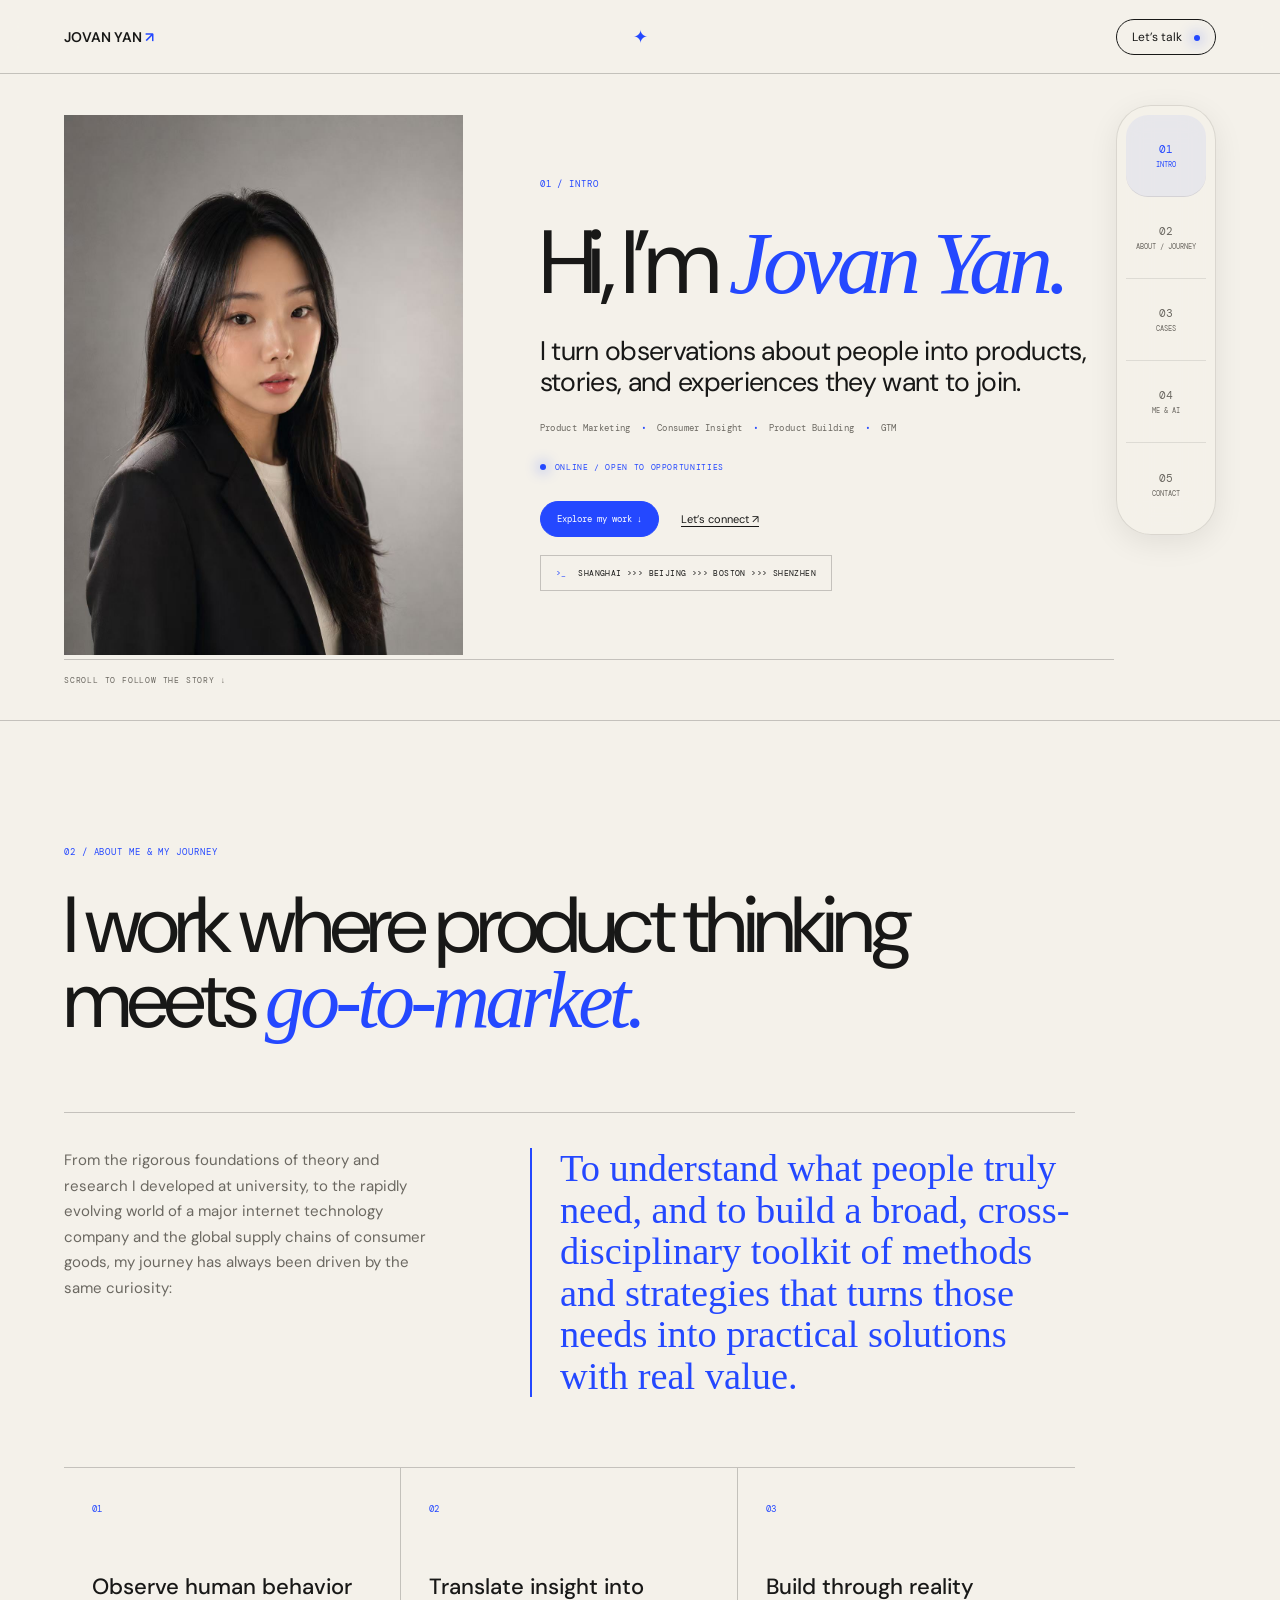
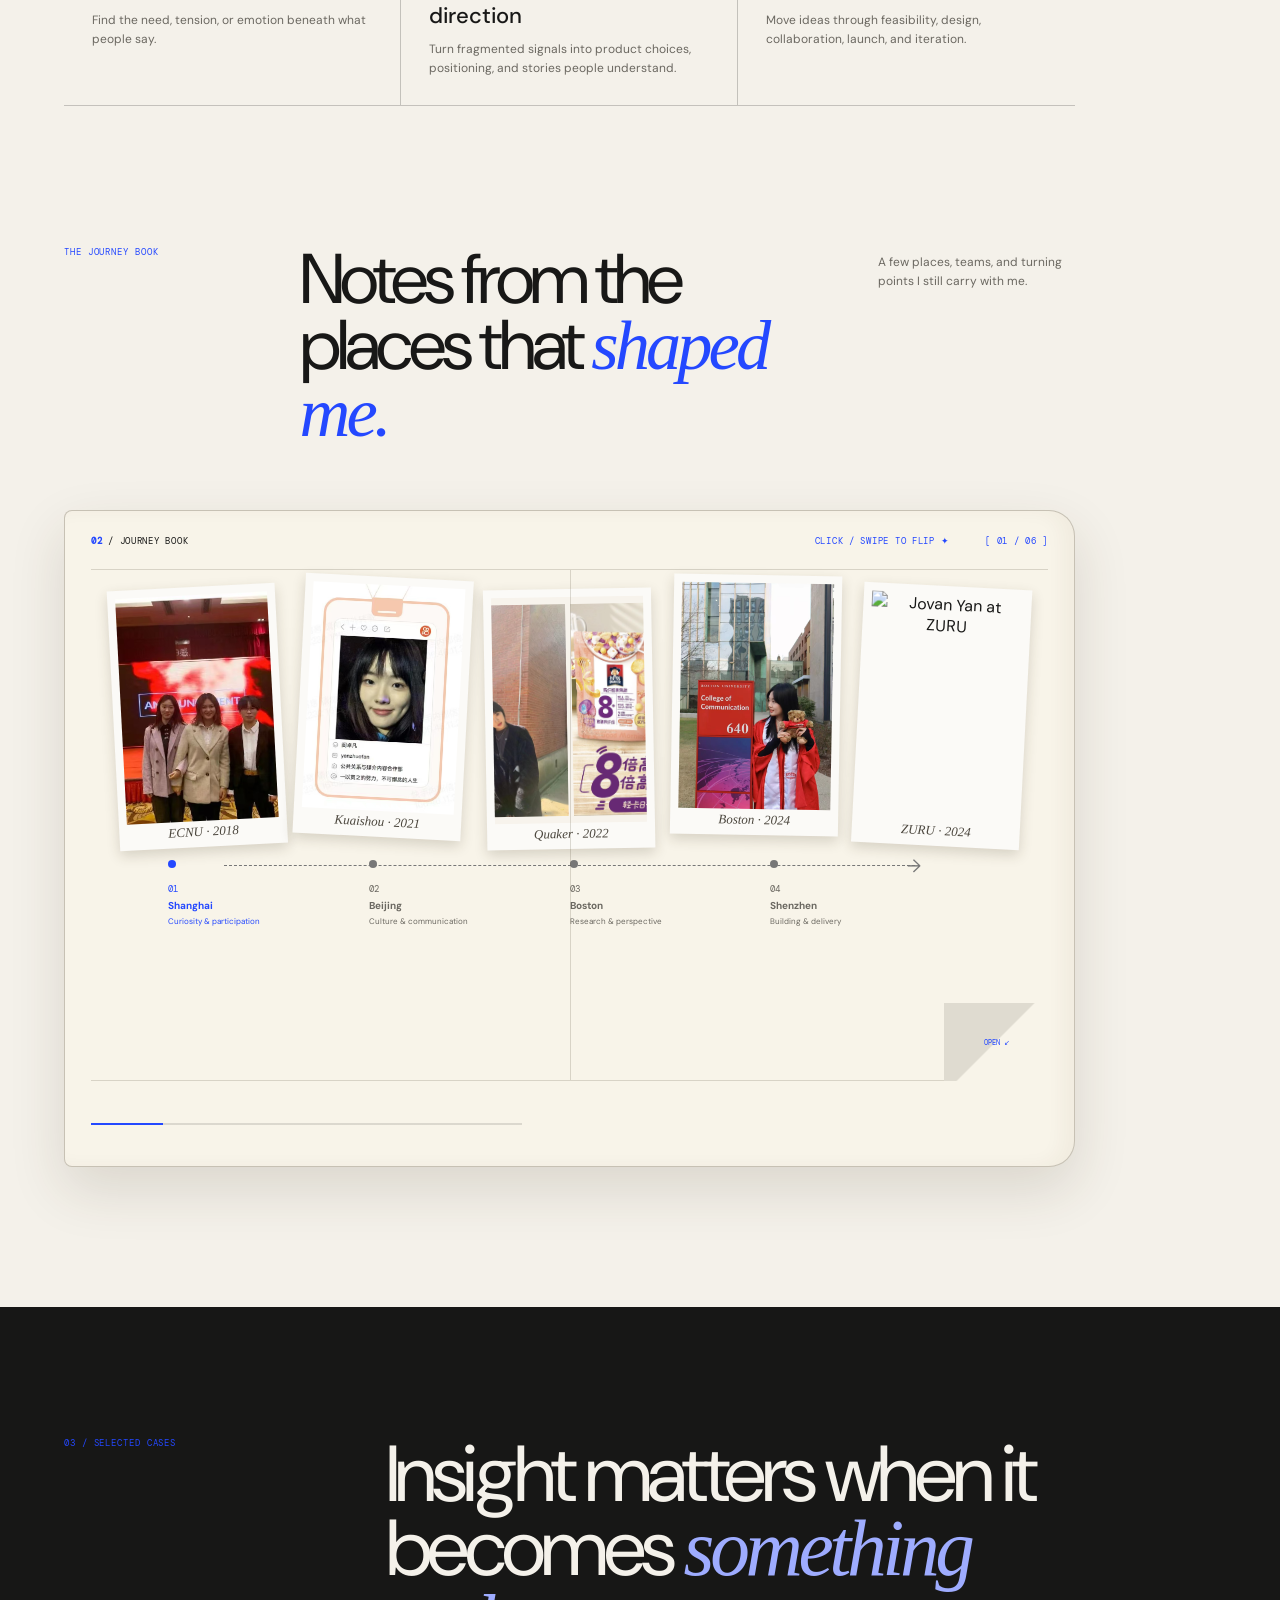
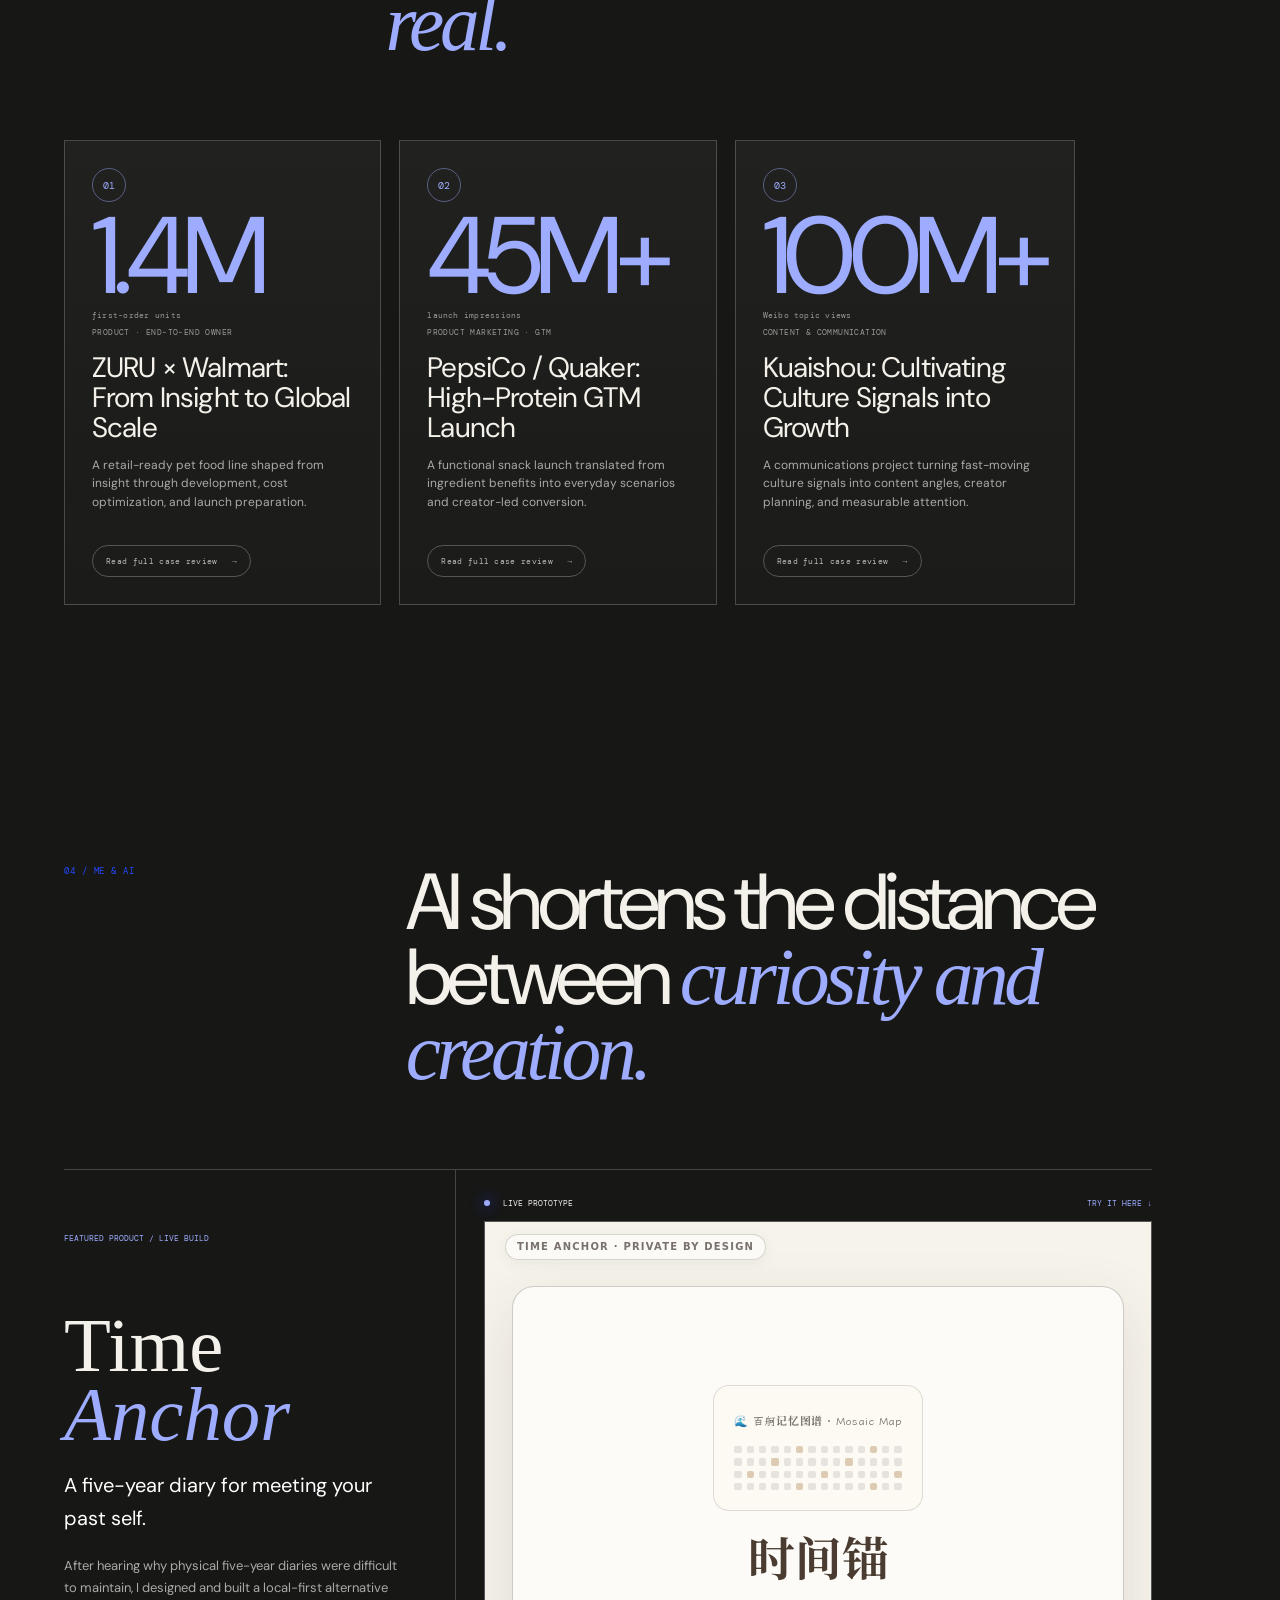
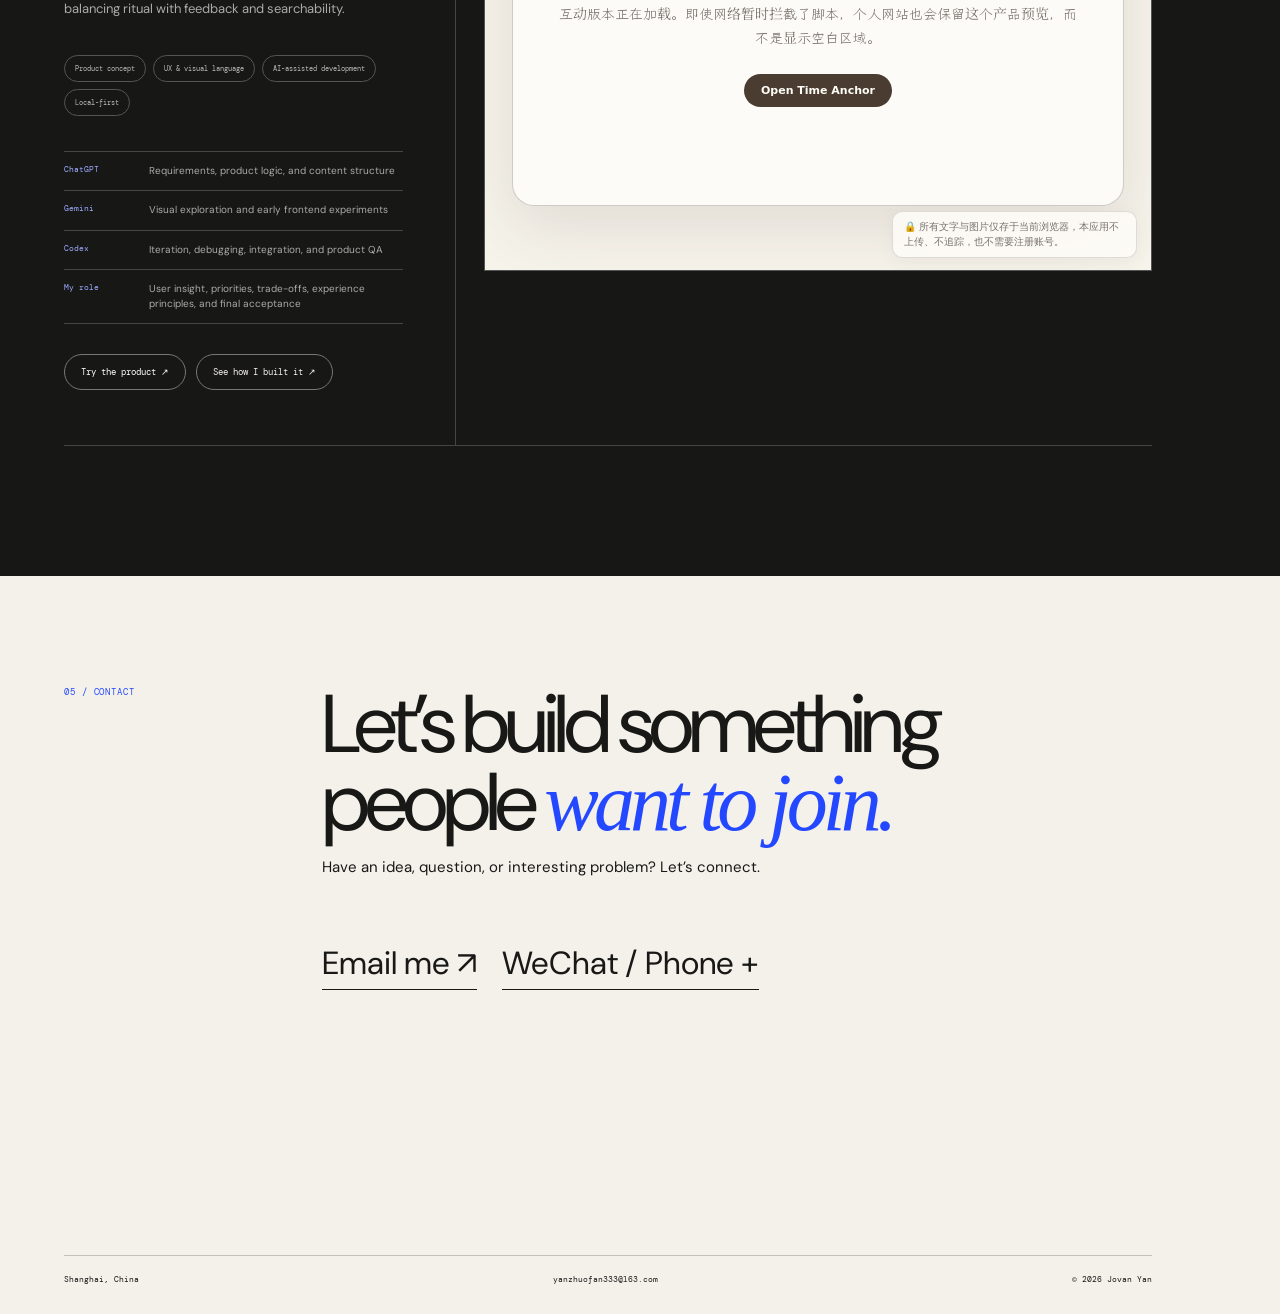
==== commit cec4ca4c: "Update contact and Time Anchor case drawer" ====
--- a/index.html
+++ b/index.html
@@ -8,7 +8,7 @@
   <link rel="preconnect" href="https://fonts.googleapis.com">
   <link rel="preconnect" href="https://fonts.gstatic.com" crossorigin>
   <link href="https://fonts.googleapis.com/css2?family=DM+Mono:wght@300;400;500&family=DM+Sans:opsz,wght@9..40,300;9..40,400;9..40,500;9..40,600&family=Instrument+Serif:ital@0;1&display=swap" rel="stylesheet">
-  <link rel="stylesheet" href="styles.css?v=32">
+  <link rel="stylesheet" href="styles.css?v=33">
 </head>
 <body>
   <div class="cursor-label" aria-hidden="true">VIEW</div>
@@ -169,11 +169,11 @@
             <div><dt>Codex</dt><dd>Iteration, debugging, integration, and product QA</dd></div>
             <div><dt>My role</dt><dd>User insight, priorities, trade-offs, experience principles, and final acceptance</dd></div>
           </dl>
-          <div class="anchor-actions"><a class="outline-button" href="apps/time-anchor/" target="_blank" rel="noopener">Try the product ↗</a><a class="outline-button" href="previews/time-anchor-case/" target="_blank" rel="noopener">See how I built it ↗</a></div>
+          <div class="anchor-actions"><a class="outline-button" href="apps/time-anchor/" target="_blank" rel="noopener">Try the product ↗</a><button class="outline-button anchor-case-open" type="button">See how I built it ↗</button></div>
         </div>
         <div class="try-panel">
           <div><span><i></i> LIVE PROTOTYPE</span><b>TRY IT HERE ↓</b></div>
-          <iframe src="apps/time-anchor/" title="Interactive Time Anchor five-year diary"></iframe>
+          <iframe src="./apps/time-anchor/index.html?v=3" title="Interactive Time Anchor five-year diary" loading="eager"></iframe>
         </div>
       </article>
     </section>
@@ -183,7 +183,7 @@
       <div>
         <h2>Let’s build something people <em>want to join.</em></h2>
         <p>Have an idea, question, or interesting problem? Let’s connect.</p>
-        <div class="contact-actions"><a href="mailto:yanzhuofan333@163.com">Email me ↗</a><button class="wechat-open" type="button">WeChat / Phone +</button></div>
+        <div class="contact-actions"><button class="email-open" type="button">Email me ↗</button><button class="wechat-open" type="button">WeChat / Phone +</button></div>
       </div>
       <footer><span>Shanghai, China</span><span>yanzhuofan333@163.com</span><span>© 2026 Jovan Yan</span></footer>
     </section>
@@ -205,11 +205,71 @@
     </aside>
   </div>
 
+  <div class="anchor-case-layer" hidden>
+    <button class="anchor-case-scrim" type="button" aria-label="Close Time Anchor case"></button>
+    <aside class="anchor-case-drawer" role="dialog" aria-modal="true" aria-labelledby="anchor-case-title">
+      <button class="anchor-case-close anchor-case-close-top" type="button" aria-label="Close Time Anchor case">×</button>
+      <div class="anchor-case-scroll">
+        <span class="anchor-case-kicker">TIME ANCHOR · PRODUCT CASE</span>
+        <h2 id="anchor-case-title">A diary people wanted to keep, without the friction that made them stop.</h2>
+        <p class="anchor-case-summary">I turned a conversation at an offline journaling event into a working local-first product by defining the experience, designing its metaphors, and using AI to close the distance between an observation and something people can try.</p>
+
+        <section class="anchor-case-origin">
+          <div>
+            <span>01 · OBSERVE</span>
+            <h3>The real problem was continuity.</h3>
+            <p>At an offline journaling event, I heard the same tension several times: physical five-year diaries felt meaningful, but they were difficult to carry, offered little feedback, and made progress hard to see.</p>
+          </div>
+          <blockquote>I reframed the challenge from “make journaling more emotional” to reducing friction while preserving the seriousness of writing something down.</blockquote>
+        </section>
+
+        <section class="anchor-case-decisions">
+          <span>02 · PRODUCT RESPONSE</span>
+          <h3>Three decisions shaped the experience.</h3>
+          <ol>
+            <li><b>01</b><div><strong>Make time visible.</strong><p>A same-day five-year timeline supports reflection; an annual memory map makes accumulated effort visible.</p></div></li>
+            <li><b>02</b><div><strong>Make memory searchable.</strong><p>Keyword search helps users rediscover themes and changes that are difficult to notice one entry at a time.</p></div></li>
+            <li><b>03</b><div><strong>Protect the original moment.</strong><p>Primary entries are locked. Later understanding appears as a follow-up note, preserving both versions of the self.</p></div></li>
+          </ol>
+        </section>
+
+        <section class="anchor-case-build">
+          <div>
+            <span>03 · HOW I BUILT IT</span>
+            <p><b>Observe</b> → Define → Design → Build → Audit</p>
+          </div>
+          <small>ChatGPT clarified requirements and product logic. Gemini supported visual exploration and implementation. Codex helped with iteration, debugging, integration, and product QA. I owned the priorities, trade-offs, experience principles, and final decisions.</small>
+        </section>
+
+        <blockquote class="anchor-case-reflection">
+          <span>04 · WHAT I LEARNED</span>
+          Vibe coding made the interface tangible quickly. The real product work was deciding what deserved to exist and what should wait.
+        </blockquote>
+        <button class="anchor-case-close anchor-case-close-bottom" type="button"><span>⌞</span> Close case</button>
+      </div>
+    </aside>
+  </div>
+
   <dialog class="wechat-dialog" id="wechat-dialog" aria-labelledby="wechat-title">
     <button class="dialog-close" type="button" aria-label="Close contact dialog">Close ×</button>
     <span class="eyebrow">LET’S CONNECT</span><h2 id="wechat-title">WeChat / Phone</h2>
     <img src="assets/portfolio/jovan-yan-wechat-qr.jpg" alt="Jovan Yan WeChat QR code"><strong>139 0399 2996</strong><p>Scan the QR code or add me by phone number.</p>
   </dialog>
-  <script src="script.js?v=32"></script>
+
+  <div class="email-dialog-layer" hidden>
+    <button class="email-dialog-scrim" type="button" aria-label="Close email dialog"></button>
+    <div class="email-dialog" id="email-dialog" role="dialog" aria-modal="true" aria-labelledby="email-title">
+      <button class="dialog-close" type="button" aria-label="Close email dialog">Close ×</button>
+      <span class="eyebrow">LET’S CONNECT</span>
+      <h2 id="email-title">Email</h2>
+      <strong class="email-address">yanzhuofan333@163.com</strong>
+      <div class="email-actions">
+        <button class="email-copy" type="button" data-email="yanzhuofan333@163.com">Copy email</button>
+        <a href="mailto:yanzhuofan333@163.com">Open mail app</a>
+      </div>
+      <p class="copy-status" role="status" aria-live="polite"></p>
+    </div>
+  </div>
+  <script src="script.js?v=33"></script>
 </body>
 </html>
--- a/styles.css
+++ b/styles.css
@@ -228,6 +228,7 @@
 .anchor-actions { display: flex; flex-wrap: wrap; gap: 10px; margin-top: 30px; }
 .outline-button { background: transparent; border-color: #777; }
 .outline-button:hover { background: var(--accent); border-color: var(--accent); color: var(--dark); }
+.anchor-case-open { color: inherit; }
 .try-panel { padding: 28px 0 28px 28px; }
 .try-panel > div { display: flex; justify-content: space-between; margin-bottom: 13px; font-family: var(--mono); font-size: 8px; }
 .try-panel i { margin: 0 8px 0 0; background: var(--accent); }
@@ -256,20 +257,67 @@
 .skill-index span { padding: 12px 15px; font-size: 8px; }
 .ai-closing { margin: 100px 0 0 auto; max-width: 820px; font-size: clamp(35px,5vw,72px); line-height: .96; letter-spacing: -.04em; }
 
-.contact { min-height: 82vh; padding: 110px 10vw 30px 5vw; background: var(--blue); color: white; display: grid; grid-template-columns: .35fr 1.5fr; grid-template-rows: 1fr auto; gap: 5vw; }
-.contact .eyebrow { color: white; }
+.contact { min-height: 82vh; padding: 110px 10vw 30px 5vw; background: var(--paper); color: var(--ink); display: grid; grid-template-columns: .35fr 1.5fr; grid-template-rows: 1fr auto; gap: 5vw; }
+.contact .eyebrow { color: var(--blue); }
 .contact h2 { max-width: 1000px; margin: 0; font-size: clamp(50px,6.4vw,96px); line-height: .95; letter-spacing: -.06em; font-weight: 400; }
-.contact h2 em { color: var(--ink); }
+.contact h2 em { color: var(--blue); }
 .contact p { font-size: 15px; }
 .contact-actions { display: flex; align-items: center; gap: 25px; margin-top: 65px; }
-.contact-actions a, .contact-actions button { padding: 0 0 5px; border: 0; border-bottom: 1px solid white; background: none; color: white; font-size: clamp(18px,2.5vw,34px); }
-.contact footer { grid-column: 1 / 3; display: flex; justify-content: space-between; padding-top: 18px; border-top: 1px solid rgba(255,255,255,.55); font-family: var(--mono); font-size: 8px; }
-
-.wechat-dialog { width: min(430px,calc(100vw - 28px)); max-height: calc(100vh - 28px); padding: 70px 40px 40px; border: 0; background: var(--paper); color: var(--ink); text-align: center; box-shadow: 0 20px 70px rgba(0,0,0,.3); }
+.contact-actions a, .contact-actions button { padding: 0 0 5px; border: 0; border-bottom: 1px solid var(--ink); background: none; color: var(--ink); font-size: clamp(18px,2.5vw,34px); }
+.contact footer { grid-column: 1 / 3; display: flex; justify-content: space-between; padding-top: 18px; border-top: 1px solid var(--line); font-family: var(--mono); font-size: 8px; }
+
+.anchor-case-layer { position: fixed; inset: 0; z-index: 130; display: grid; justify-items: end; padding: clamp(12px,3vw,36px); }
+.anchor-case-layer[hidden] { display: none; }
+.anchor-case-scrim { position: absolute; inset: 0; border: 0; background: rgba(13,13,12,.68); backdrop-filter: blur(12px) saturate(115%); -webkit-backdrop-filter: blur(12px) saturate(115%); }
+.anchor-case-layer.is-open .anchor-case-scrim { animation: scrimIn .28s ease both; }
+.anchor-case-drawer {
+  position: relative; width: min(960px,100%); max-height: calc(100vh - clamp(24px,6vw,72px)); overflow: hidden;
+  border: 1px solid var(--line); background: var(--paper); color: var(--ink); box-shadow: -26px 0 95px rgba(0,0,0,.44);
+}
+.anchor-case-layer.is-open .anchor-case-drawer { animation: anchorDrawerIn .42s cubic-bezier(.2,.7,.2,1) both; }
+.anchor-case-scroll { max-height: calc(100vh - clamp(24px,6vw,72px)); overflow-y: auto; padding: clamp(30px,5vw,66px); background: repeating-linear-gradient(0deg,transparent 0 31px,rgba(72,62,43,.045) 31px 32px); }
+.anchor-case-close { border: 0; cursor: pointer; }
+.anchor-case-close-top { position: absolute; top: 18px; right: 18px; z-index: 2; width: 40px; height: 40px; border: 1px solid var(--line); border-radius: 50%; background: rgba(244,241,234,.86); color: var(--ink); font-size: 24px; line-height: 1; }
+.anchor-case-kicker, .anchor-case-origin span, .anchor-case-decisions > span, .anchor-case-build span, .anchor-case-reflection span {
+  display: block; color: var(--blue); font-family: var(--mono); font-size: 9px; letter-spacing: .08em; text-transform: uppercase;
+}
+.anchor-case-drawer h2 { max-width: 780px; margin: 44px 0 18px; font-size: clamp(42px,5.8vw,78px); font-weight: 400; line-height: .92; letter-spacing: -.06em; }
+.anchor-case-summary { max-width: 680px; margin: 0 0 42px; color: #4e493f; font-family: var(--serif); font-size: clamp(22px,2.6vw,32px); font-style: italic; line-height: 1.18; }
+.anchor-case-origin { display: grid; grid-template-columns: .95fr 1.05fr; gap: 34px; padding: 32px 0; border-block: 1px solid var(--line); }
+.anchor-case-origin h3, .anchor-case-decisions h3 { margin: 26px 0 12px; font-family: var(--serif); font-size: clamp(30px,3vw,46px); line-height: 1; font-weight: 400; }
+.anchor-case-origin p { margin: 0; color: var(--muted); font-size: 14px; line-height: 1.7; }
+.anchor-case-origin blockquote, .anchor-case-reflection { margin: 0; padding: 22px 25px; border-left: 2px solid var(--blue); background: rgba(36,72,255,.055); font-family: var(--serif); font-size: clamp(22px,2.4vw,31px); line-height: 1.18; }
+.anchor-case-decisions { padding: 34px 0 22px; border-bottom: 1px solid var(--line); }
+.anchor-case-decisions ol { margin: 24px 0 0; padding: 0; display: grid; gap: 0; list-style: none; border-top: 1px solid var(--line); }
+.anchor-case-decisions li { min-height: 120px; padding: 22px 0; display: grid; grid-template-columns: 54px 1fr; border-bottom: 1px solid var(--line); }
+.anchor-case-decisions li > b { color: var(--blue); font-family: var(--mono); font-size: 10px; font-weight: 400; }
+.anchor-case-decisions strong { font-family: var(--serif); font-size: 24px; font-weight: 400; }
+.anchor-case-decisions p { margin: 8px 0 0; color: var(--muted); font-size: 13px; line-height: 1.6; }
+.anchor-case-build { display: grid; grid-template-columns: .9fr 1.1fr; gap: 34px; padding: 34px 0; border-bottom: 1px solid var(--line); }
+.anchor-case-build p { margin: 18px 0 0; color: var(--blue); font-family: var(--serif); font-size: clamp(25px,3vw,40px); }
+.anchor-case-build p b { color: var(--ink); font-weight: 400; }
+.anchor-case-build small { color: var(--muted); font-size: 13px; line-height: 1.7; }
+.anchor-case-reflection { margin-top: 34px; border: 1px solid rgba(36,72,255,.36); box-shadow: 8px 9px 0 rgba(36,72,255,.12); }
+.anchor-case-reflection span { margin-bottom: 14px; }
+.anchor-case-close-bottom { display: flex; align-items: center; gap: 12px; margin: 38px 0 0 auto; padding: 13px 18px; border: 1px solid var(--ink); border-radius: 999px; background: var(--ink); color: var(--paper); font-family: var(--mono); font-size: 10px; letter-spacing: .04em; }
+.anchor-case-close-bottom span { color: var(--accent); font-size: 14px; }
+@keyframes anchorDrawerIn { from { opacity: 0; transform: translateX(38px) scale(.975); } to { opacity: 1; transform: none; } }
+
+.wechat-dialog, .email-dialog { width: min(430px,calc(100vw - 28px)); max-height: calc(100vh - 28px); padding: 70px 40px 40px; border: 0; background: var(--paper); color: var(--ink); text-align: center; box-shadow: 0 20px 70px rgba(0,0,0,.3); }
 .wechat-dialog::backdrop { background: rgba(13,13,12,.75); backdrop-filter: blur(5px); }
+.email-dialog-layer { position: fixed; inset: 0; z-index: 140; display: grid; place-items: center; padding: 14px; }
+.email-dialog-layer[hidden] { display: none; }
+.email-dialog-scrim { position: absolute; inset: 0; border: 0; background: rgba(13,13,12,.75); backdrop-filter: blur(5px); }
+.email-dialog { position: relative; }
 .dialog-close { position: sticky; top: 16px; z-index: 2; float: right; margin: 16px; padding: 9px 13px; border: 1px solid var(--ink); border-radius: 99px; background: var(--paper); font-family: var(--mono); font-size: 9px; }
 .wechat-dialog img { width: 220px; margin: 25px auto; }
-.wechat-dialog strong { display: block; font-size: 23px; }
+.wechat-dialog strong, .email-dialog strong { display: block; font-size: 23px; }
+.email-address { margin: 30px 0; color: var(--blue); overflow-wrap: anywhere; }
+.email-actions { display: flex; justify-content: center; gap: 10px; margin: 24px 0 16px; }
+.email-actions button, .email-actions a { padding: 11px 14px; border: 1px solid var(--ink); border-radius: 99px; background: var(--ink); color: var(--paper); font-family: var(--mono); font-size: 9px; }
+.email-actions a { background: transparent; color: var(--ink); }
+.email-actions button:hover, .email-actions a:hover { border-color: var(--blue); background: var(--blue); color: white; }
+.copy-status { min-height: 20px; margin: 0; color: var(--blue); font-family: var(--mono); font-size: 9px; }
 
 .motion-ready .section-motion .motion-item { opacity: 0; filter: blur(5px); transform: translateY(24px); transition: opacity .75s ease var(--motion-delay), transform .75s cubic-bezier(.2,.7,.2,1) var(--motion-delay), filter .75s ease var(--motion-delay); }
 .motion-ready .section-motion.is-visible .motion-item { opacity: 1; filter: none; transform: none; }
@@ -286,6 +334,7 @@
   .anchor-copy { border-right: 0; }
   .try-panel { padding-left: 0; }
   .workflow-detail { grid-template-columns: 1fr 1fr; }
+  .anchor-case-origin, .anchor-case-build { grid-template-columns: 1fr; }
 }
 
 @media (max-width: 760px) {
@@ -343,6 +392,13 @@
   .case-drawer-summary { font-size: 22px; }
   .case-drawer-content { grid-template-columns: 1fr; }
   .case-review-block:last-child { grid-column: auto; }
+  .anchor-case-layer { padding: 0; }
+  .anchor-case-drawer { width: 100%; max-height: 100vh; }
+  .anchor-case-scroll { max-height: 100vh; padding: 76px 22px 34px; }
+  .anchor-case-drawer h2 { font-size: 46px; }
+  .anchor-case-summary { font-size: 23px; }
+  .anchor-case-decisions li { grid-template-columns: 42px 1fr; }
+  .anchor-case-reflection { box-shadow: none; }
   .impact-grid { grid-template-columns: 1fr 1fr; }
   .impact-grid a { min-height: 185px; }
   .ai-intro { margin: 0 0 60px; }
@@ -361,6 +417,8 @@
   .contact h2 { font-size: 53px; }
   .contact-actions { align-items: flex-start; flex-direction: column; }
   .contact footer { margin-top: 140px; flex-direction: column; gap: 10px; }
+  .email-dialog { padding: 58px 25px 30px; }
+  .email-actions { flex-direction: column; }
 }
 
 @media (pointer: fine) { .cursor-label.visible { display: grid; } }
